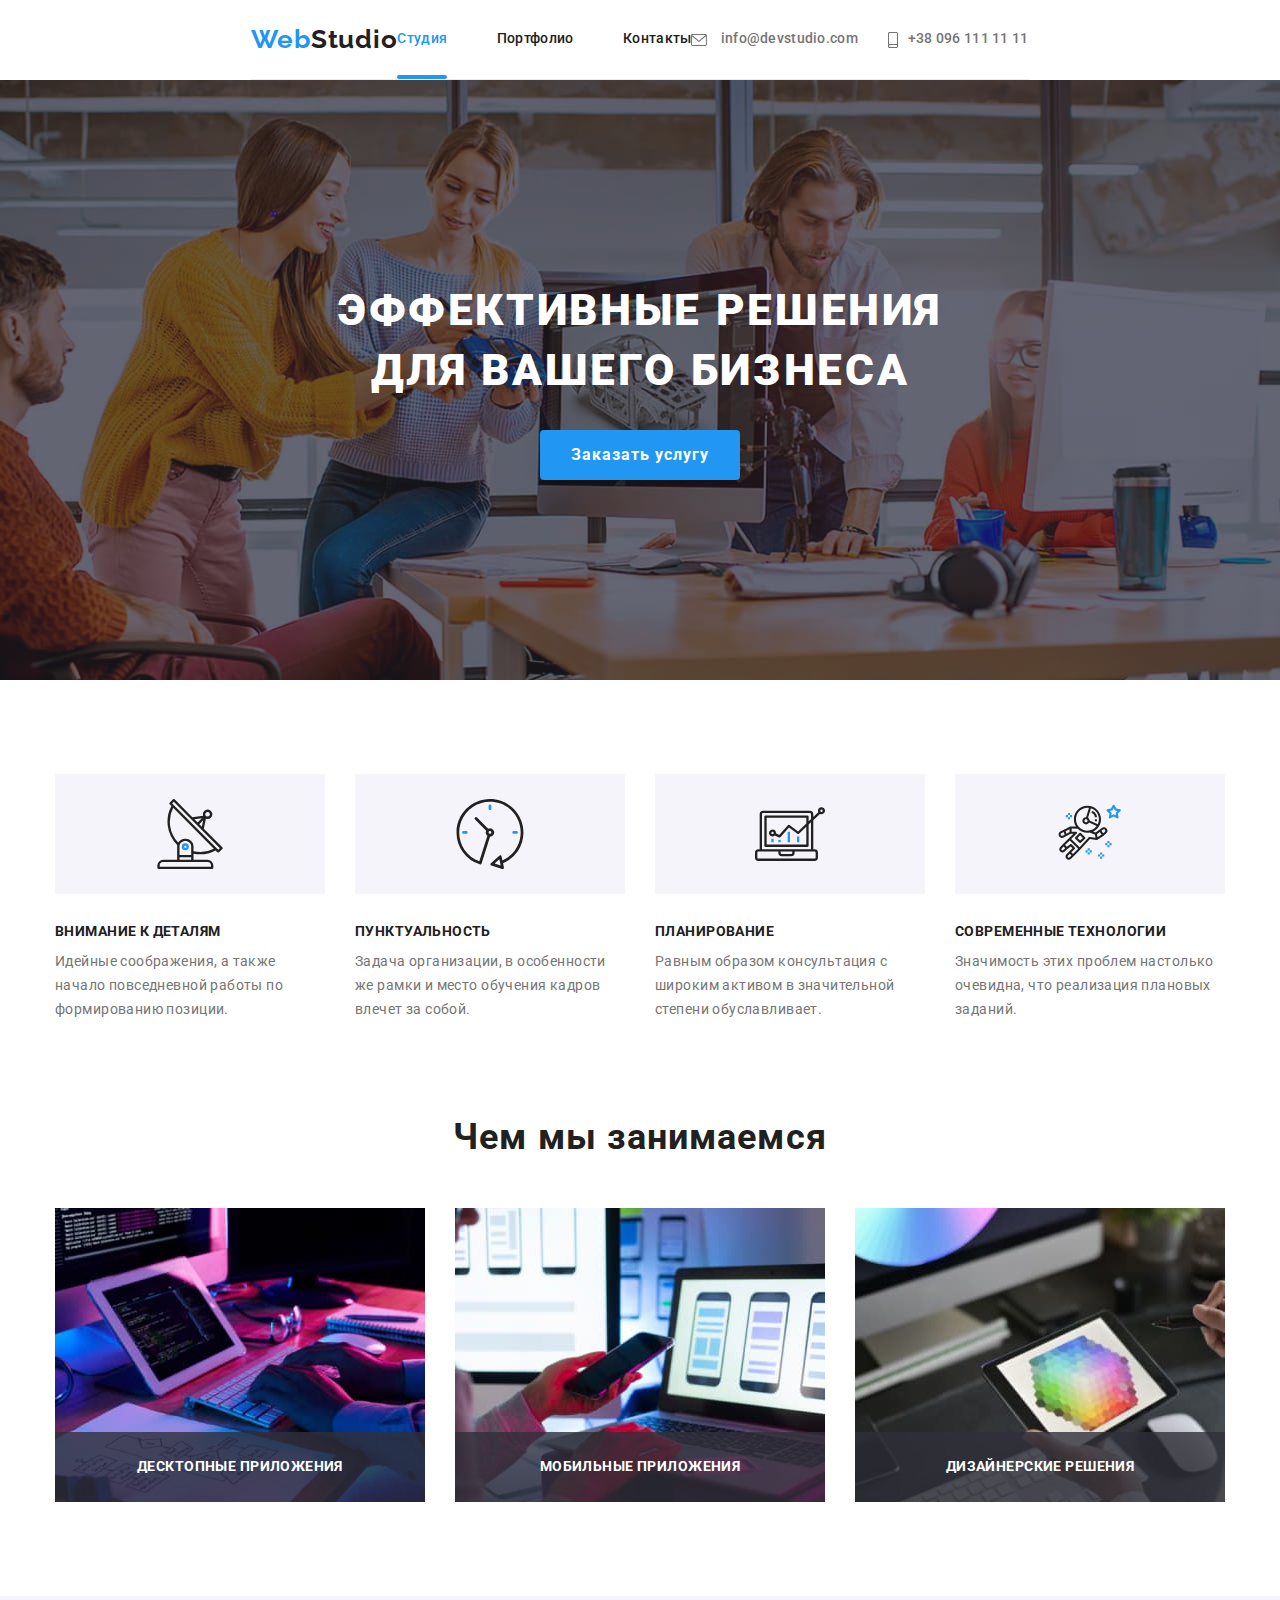
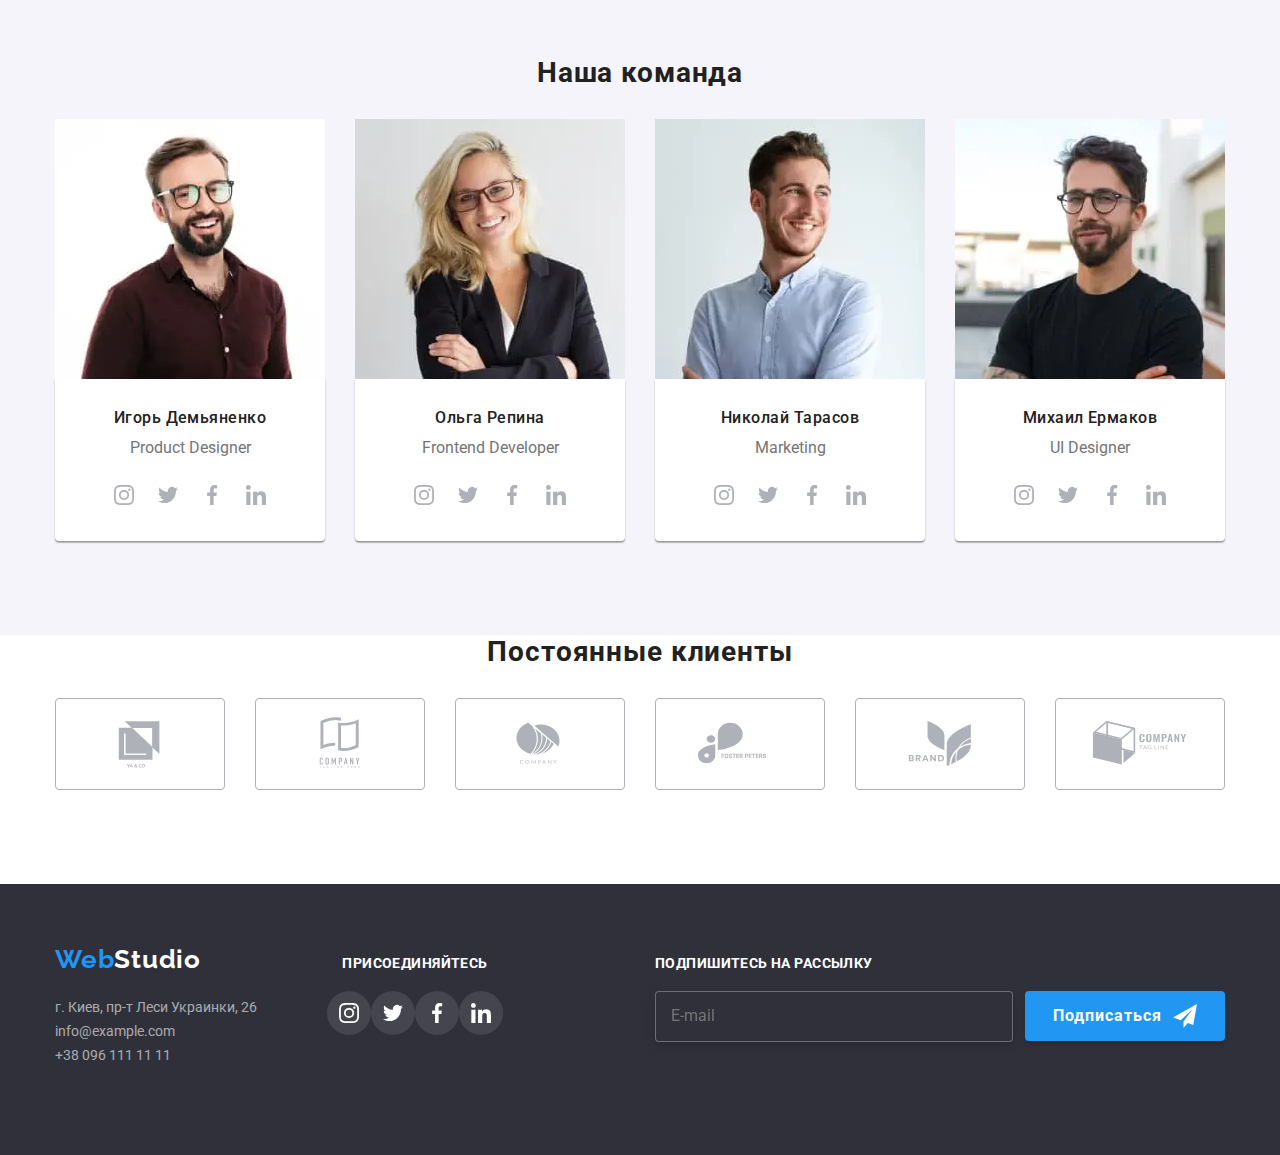
==== index.html @ b73ec2ac "99.9" ====
<!DOCTYPE html>
<html lang = "en">
    <head>
        <meta charset="UTF-8">
        <!-- <link rel="stylesheet" href="./css/reset.css"> -->
        
        <meta name="viewport" content="width=device-width" initial-scale="1.0">
        
        
        <link rel="stylesheet" href="https://cdn.jsdelivr.net/npm/modern-normalize@1.1.0/modern-normalize.min.css">
        <link rel="stylesheet" href="./css/main.min.css">
        <!-- <link rel="stylesheet" href="./css/styles.css"> -->


        <link rel="preconnect" href="https://fonts.googleapis.com">
        <link rel="preconnect" href="https://fonts.gstatic.com" crossorigin>
        <link href="https://fonts.googleapis.com/css2?family=Raleway:wght@700&family=Roboto:wght@400;500;700;900&display=swap"
            rel="stylesheet">

        <title>home-work-8</title>
    </head>
    <body>
        
        <header class="container"> 
            <div class=" header__box">
                <div class="logo logo__main">
                    <a href="#" class="logo__web">Web<span 
                        class="logo__web logo__studio">Studio</span> 
                    </a>
                </div>
                <nav class="navigation__main">
                    <ul class="navigation">
                        <li class="navigation__list">
                                <a class="navigation__link navigation__list_current" href="./index.html">Студия</a>
                        </li>
                        <li class="navigation__list">
                            <a class="navigation__link" href="./portfolio.html">Портфолио</a>
                        </li>
                        <li class="navigation__list">
                            <a class="navigation__link" href="">Кoнтакты</a>
                        </li>
                    </ul>
                </nav>

                <!--menu-icon-mobile -->
                <button class="mobile-menu-btn" type="button" data-menu-open>
                    <svg class="mobile-menu-btn__icon" width="40" height="40">
                        <use href="./images/sprite.svg#burger-icon"></use>
                    </svg>
                </button>
                
                    <!-- mail       is-open-->

                <div class="header-contacts">
                    <a class="email" href="mailto:info@devstudio.com">
                        <svg class="envelope">
                            <use href="./images/sprite.svg#envelope"></use>
                        </svg>
                        info@devstudio.com</a>
                    
                    <!-- phone number-->
                    
                    <a class="tel" href="tel:+380961111111">
                        <svg class="smartphone">
                            <use href="./images/sprite.svg#smartphone"></use>
                        </svg>+38 096 111 11 11
                    </a>
                </div>

            </div>

            <div class="mobile-menu " data-menu>
                <div class="container mobile-menu__container">
                    <button type="button" class="mobile-menu__close-btn" data-menu-close>
                        <svg class="mobile-menu__close-icon" width="40" height="40">
                            <use href="./images/sprite.svg#close"></use>
                        </svg>
                    </button>
                   
                    <nav class="mobile-menu__nav-main">
                        <ul class="mobile-menu__nav">
                            <li class="mobile-menu__nav-title">
                                <a class="mobile-menu__nav-list mobile-menu__nav-list-current" href="./index.html" data-menu-close>Студия</a>
                            </li>
                            <li class="mobile-menu__nav-title">
                                <a href="./portfolio.html" class="mobile-menu__nav-list">Портфолио</a>
                            </li>
                            <li class="mobile-menu__nav-title">
                                <a class="mobile-menu__nav-list">Контакты</a>
                            </li>
                        </ul>
                    </nav>
                        
                    <div class="mobile-menu__phone-mail">
                        <a class="mobile-menu__phone" href="tel:+380961111111">
                            +38 096 111 11 11</a>
                    
                        <a class="mobile-menu__email" href="mailto:info@devstudio.com">
                            info@devstudio.com</a>
                    </div>
                    
                    <ul class="mobile-menu__social-networks">
                        <li class="mobile-menu__social-network">
                            <a href="" class="mobile-menu__network">Instagram</a> </li>
                        <li class="mobile-menu__social-network">
                            <a href="" class="mobile-menu__network">Twitter</a></li>
                        <li class="mobile-menu__social-network">
                            <a href="" class="mobile-menu__network">Facebook</a> </li>
                        <li class="mobile-menu__social-network">
                            <a href="" class="mobile-menu__network">LinkedIn</a> </li>
                    </ul>
                    
                </div>
                
            </div>
        </header>
     
        <main>
             <!-- container  -->
            <section class="with-img">
                <div class="hero">
                    <h1 class="hero__title">Эффективные решения <br> для вашего бизнеса</h1>
                    <button data-modal-open class="button" type="button" >Заказать услугу</button>
                </div>
            </section>

            <section class="destination ">
                <ul class="container destination__item " >
                    <li class="destination__box icon-antenna">
                        <div class="destination__befor">
                            <svg class="destination__img">
                                <use href="./images/sprite.svg#antenna"></use>
                            </svg>
                        </div>
                        <h3 class="destination__title-item" >Внимание к деталям</h3>
                        <p class="destination__link">
                            Идейные соображения, а также  
                            начало повседневной работы по  
                            формированию позиции.
                        </p>
                    </li>
                    <li class="destination__box icon-clock">
                        <div class="destination__befor">
                            <svg class="destination__img">
                                <use href="./images/sprite.svg#clock"  class="destination__url"></use>
                            </svg>
                        </div>
                        <h3 class="destination__title-item">Пунктуальность</h3>
                        <p class="destination__link">
                            Задача организации, в особенности 
                            же рамки и место обучения кадров 
                            влечет за собой.
                        </p>
                    </li>
                    <li class="destination__box icon-diagram">
                        <div class="destination__befor">
                            <svg class="destination__img">
                                <use href="./images/sprite.svg#diagram" class="destination__icon"></use>
                            </svg>
                        </div>
                        <h3 class="destination__title-item">Планирование</h3>
                        <p class="destination__link">
                            Равным образом консультация с 
                            широким активом в значительной 
                            степени обуславливает.
                        </p>
                    </li>
                    <li class="destination__box icon-astronaut">
                        <div class="destination__befor">
                            <svg class="destination__img">
                                <use href="./images/sprite.svg#astronaut"></use>
                            </svg>
                        </div>
                        <h3 class="destination__title-item">Современные технологии</h3>
                        <p class="destination__link">
                            Значимость этих проблем настолько 
                            очевидна, что реализация плановых 
                            заданий.
                        </p>
                    </li>
                </ul>
            </section>
                    <!--  -->
            <section  class="business">
                <div class="container ">
                    <h2 class="section-title">Чем мы занимаемся</h2>
                    <ul class="business__photo-item">
                        <li class="business__photo-img">
                            
                                <img 
                                    srcset="./images/desktop/business/1img-370@2x.jpg 2x"
                                    src="./images/desktop/business/1img-370.jpg" 
                                    alt="фото">
                            
                            <div class="business__title">
                                <p class="business__info">Десктопные приложения</p>
                            </div>
                        </li>
                        <li class="business__photo-img">
                            <img 
                                srcset="./images/desktop/business/2img-370@2x.jpg 2x" 
                                src="./images/desktop/business/2img-370.jpg" 
                                alt="фото">
                            <div class="business__title">
                                <p class="business__info">Мобильные приложения</p>
                            </div>
                        </li>
                        <li class="business__photo-img">
                            <img  
                                srcset="./images/desktop/business/3img-370@2x.jpg 2x"
                                src="./images/desktop/business/3img-370.jpg" 
                                alt="фото" alt="фото" >
                            <div class="business__title">
                                <p class="business__info">Дизайнерские решения</p>
                            </div>
                        </li>
                    </ul>
                </div>
            </section>

            <section class="team">
                <div class="container" >
                    <h2 class="team__title">Наша команда</h2>
                        <ul class="team__list-cards">
                            <li class="team__own-data">
                                <picture class="container ">
                                    <source 
                                        srcset="./images/desktop/team/igor-270/igor-270.webp 1x,
                                                ./images/desktop/team/igor-270/igor-270@2x.webp 2x"
                                        media="(min-width: 1200px)"
                                        type="image/webp">

                                    <source 
                                        srcset="./images/desktop/team/igor-270/igor-270.jpg 1x,
                                                ./images/desktop/team/igor-270/igor-270@2x.jpg 2x" 
                                        media="(min-width: 1200px)">
                                    
                                    <source
                                        srcset="./images/tablet/team/igor-354/igor-354.webp 1x,
                                                ./images/tablet/team/igor-354/igor-354@2x.webp 2x"
                                        media="(min-width: 767px)"
                                        type="image/webp">

                                    <source 
                                        srcset="./images/tablet/team/igor-354/igor-354.jpg 1x,
                                                ./images/tablet/team/igor-354/igor-354@2x.jpg 2x"
                                        media="(min-width: 767px)">

                                    <source 
                                        srcset="./images/mobile/team/igor-450/igor-450.webp 1x, 
                                                ./images/mobile/team/igor-450/igor-450@2x.webp 2x"
                                        media="(max-width: 767px)"
                                        type="image/webp" />

                                    <source 
                                        srcset="./images/mobile/team/igor-450/igor-450.jpg 1x, 
                                                ./images/mobile/team/igor-450/igor-450@2x.jpg 2x"
                                        media="(max-width: 767px)" />
                                    

                                    <img src="./images/mobile/team/igor-450/igor-450.jpg"
                                        class="team__photo" alt="фото">

                                </picture>
                                <div class=" team__name-job">
                                    <h3 class="team__name" >Игорь Демьяненко</h3>
                                    <p class="job-name">Product Designer</p> 
                                    <ul class="team__icons">
                                        <li class="team__icon-list">

                                            <a href="#" alt="social network" class="team__a-icons">
                                                <svg class="team__list">
                                                    <use href="./images/sprite.svg#instagram" class="team-icon">
                                                    </use>
                                                </svg>
                                            </a>
                                            
                                        </li>
                                        <li class="team__icon-list">
                                            <a href="#" alt="social network" class="team__a-icons">
                                                <svg class="team__list">
                                                    <use href="./images/sprite.svg#twitter" class="team-icon">
                                                    </use>
                                                </svg>
                                            </a>
                                        </li>
                                        <li class="team__icon-list">
                                            <a href="#" alt="social network" class="team__a-icons">
                                                <svg class="team__list">
                                                    <use href="./images/sprite.svg#facebook" class="team-icon">
                                                    </use>
                                                </svg>
                                            </a>
                                        </li>
                                        <li class="team__icon-list">
                                            <a href="#" alt="social network" class="team__a-icons">
                                                <svg class="team__list">
                                                    <use href="./images/sprite.svg#linkedin" class="team-icon">
                                                    </use>
                                                </svg>
                                            </a>
                                        </li>
                                    </ul>
                                </div>
                            </li>
                            <li class="team__own-data">
                                <picture>
                                    <source srcset="./images/desktop/team/olga-270/olga-270.webp 1x,
                                                    ./images/desktop/team/olga-270/olga-270@2x.webp 2x"
                                        media="(min-width: 1200px)" type="image/webp">
                                
                                    <source srcset="./images/desktop/team/olga-270/olga-270.jpg 1x,
                                                    ./images/desktop/team/olga-270/olga-270@2x.jpg 2x"
                                        media="(min-width: 1200px)">
                                
                                    <source srcset="./images/tablet/team/olga-354/olga-354.webp 1x,
                                                    ./images/tablet/team/olga-354/olga-354@2x.webp 2x"
                                        media="(min-width: 767px)" type="image/webp">
                                
                                    <source srcset="./images/tablet/team/olga-354/olga-354.jpg 1x,
                                                    ./images/tablet/team/olga-354/olga-354@2x.jpg 2x"
                                        media="(min-width: 767px)">
                                
                                    <source srcset="./images/mobile/team/olga-450/olga-450.webp 1x, 
                                                    ./images/mobile/team/olga-450/olga-450@2x.webp 2x"
                                        media="(max-width: 767px)" type="image/webp" />
                                
                                    <source srcset="./images/mobile/team/olga-450/olga-450.jpg 1x, 
                                                    ./images/mobile/team/olga-450/olga-450@2x.jpg 2x"
                                        media="(max-width: 767px)" />
                                
                                
                                    <img src="./images/mobile/team/olga-450/olga-450.jpg" class="team__photo" alt="фото">
                                
                                </picture>
                                <div class="team__name-job">
                                    <h3 class="team__name">Ольга Репина</h3>
                                    <p class="job-name">Frontend Developer</p>
                                    <ul class="team__icons">
                                        <li class="team__icon-list">
                                            <a href="#" alt="social network" class="team__a-icons">
                                                <svg class="team__list">
                                                    <use href="./images/sprite.svg#instagram" class="team-icon">
                                                    </use>
                                                </svg>
                                            </a>
                                        </li>
                                        <li class="team__icon-list">
                                            <a href="#" alt="social network" class="team__a-icons">
                                                <svg class="team__list">
                                                    <use href="./images/sprite.svg#twitter" class="team-icon">
                                                    </use>
                                                </svg>
                                            </a>
                                        </li>
                                        <li class="team__icon-list">
                                            <a href="#" alt="social network" class="team__a-icons">
                                                <svg class="team__list">
                                                    <use href="./images/sprite.svg#facebook" class="team-icon">
                                                    </use>
                                                </svg>
                                            </a>
                                        </li>
                                        <li class="team__icon-list">
                                            <a href="#" alt="social network" class="team__a-icons">
                                                <svg class="team__list">
                                                    <use href="./images/sprite.svg#linkedin" class="team-icon">
                                                    </use>
                                                </svg>
                                            </a>
                                        </li>
                                    </ul>
                                </div>
                            </li>
                            <li class="team__own-data">
                                <picture>
                                    <source srcset="./images/desktop/team/nikolay-270/nikolay-270.webp 1x,
                                                                                ./images/desktop/team/nikolay-270/nikolay-270@2x.webp 2x"
                                        media="(min-width: 1200px)" type="image/webp">
                                
                                    <source srcset="./images/desktop/team/nikolay-270/nikolay-270.jpg 1x,
                                            ./images/desktop/team/nikolay-270/nikolay-270@2x.jpg 2x"
                                        media="(min-width: 1200px)">
                                
                                    <source srcset="./images/tablet/team/nikolay-354/nikolay-354.webp 1x,
                                            ./images/tablet/team/nikolay-354/nikolay-354@2x.webp 2x"
                                        media="(min-width: 767px)" type="image/webp">
                                
                                    <source srcset="./images/tablet/team/nikolay-354/nikolay-354.jpg 1x,
                                            ./images/tablet/team/nikolay-354/nikolay-354@2x.jpg 2x"
                                        media="(min-width: 767px)">
                                
                                    <source srcset="./images/mobile/team/nikolay-450/nikolay-450.webp 1x, 
                                            ./images/mobile/team/nikolay-450/nikolay-450@2x.webp 2x"
                                        media="(max-width: 767px)" type="image/webp" />
                                
                                    <source srcset="./images/mobile/team/nikolay-450/nikolay-450.jpg 1x, 
                                            ./images/mobile/team/nikolay-450/nikolay-450@2x.jpg 2x"
                                        media="(max-width: 767px)" />
                                
                                
                                    <img src="./images/mobile/team/nikolay-450/nikolay-450.jpg" class="team__photo" alt="фото">
                                
                                </picture>

                                <div class="team__name-job">
                                    <h3 class="team__name">Николай Тарасов</h3>
                                    <p class="job-name">Marketing</p>
                                    <ul class="team__icons">
                                        <li class="team__icon-list">
                                            <a href="#" alt="social network" class="team__a-icons">
                                                <svg class="team__list">
                                                    <use href="./images/sprite.svg#instagram" class="team-icon">
                                                    </use>
                                                </svg>
                                            </a>
                                        </li>
                                        <li class="team__icon-list">
                                            <a href="#" alt="social network" class="team__a-icons">
                                                <svg class="team__list">
                                                    <use href="./images/sprite.svg#twitter" class="team-icon">
                                                    </use>
                                                </svg>
                                            </a>
                                        </li>
                                        <li class="team__icon-list">
                                            <a href="#" alt="social network" class="team__a-icons">
                                                <svg class="team__list">
                                                    <use href="./images/sprite.svg#facebook" class="team-icon">
                                                    </use>
                                                </svg>
                                            </a>
                                        </li>
                                        <li class="team__icon-list">
                                            <a href="#" alt="social network" class="team__a-icons">
                                                <svg class="team__list">
                                                    <use href="./images/sprite.svg#linkedin" class="team-icon">
                                                    </use>
                                                </svg>
                                            </a>
                                        </li>
                                    </ul>
                                </div>
                            </li>
                            <li class="team__own-data">
                                <picture>
                                    <source srcset="./images/desktop/team/mykhail-270/mykhail-270.webp 1x,
                                            ./images/desktop/team/mykhail-270/mykhail-270@2x.webp 2x"
                                        media="(min-width: 1200px)" type="image/webp">
                                
                                    <source srcset="./images/desktop/team/mykhail-270/mykhail-270.jpg 1x,
                                            ./images/desktop/team/mykhail-270/mykhail-270@2x.jpg 2x"
                                        media="(min-width: 1200px)">
                                
                                    <source srcset="./images/tablet/team/mykhail-354/mykhail-354.webp 1x,
                                            ./images/tablet/team/mykhail-354/mykhail-354@2x.webp 2x"
                                        media="(min-width: 767px)" type="image/webp">
                                
                                    <source srcset="./images/tablet/team/mykhail-354/mykhail-354.jpg 1x,
                                            ./images/tablet/team/mykhail-354/mykhail-354@2x.jpg 2x"
                                        media="(min-width: 767px)">
                                
                                    <source srcset="./images/mobile/team/mykhail-450/mykhail-450.webp 1x, 
                                            ./images/mobile/team/mykhail-450/mykhail-450@2x.webp 2x"
                                        media="(max-width: 767px)" type="image/webp" />
                                
                                    <source srcset="./images/mobile/team/mykhail-450/mykhail-450.jpg 1x, 
                                            ./images/mobile/team/mykhail-450/mykhail-450@2x.jpg 2x"
                                        media="(max-width: 767px)" />
                                
                                
                                    <img src="./images/mobile/team/mykhail-450/mykhail-450.jpg" class="team__photo" alt="фото">
                                
                                </picture>
                                <div class="team__name-job">
                                    <h3 class="team__name">Михаил Ермаков</h3>
                                    <p class="job-name">UI Designer</p>
                                    <ul class="team__icons">
                                        <li class="team__icon-list">
                                            <a href="#" alt="social network" class="team__a-icons">
                                                <svg class="team__list">
                                                    <use href="./images/sprite.svg#instagram" class="team-icon">
                                                    </use>
                                                </svg>
                                            </a>
                                        </li>
                                        <li class="team__icon-list">
                                            <a href="#" alt="social network" class="team__a-icons">
                                                <svg class="team__list">
                                                    <use href="./images/sprite.svg#twitter" class="team-icon">
                                                    </use>
                                                </svg>
                                            </a>
                                        </li>
                                        <li class="team__icon-list">
                                            <a href="#" alt="social network" class="team__a-icons">
                                                <svg class="team__list">
                                                    <use href="./images/sprite.svg#facebook" class="team-icon">
                                                    </use>
                                                </svg>
                                            </a>
                                        </li>
                                        <li class="team__icon-list">
                                            <a href="#" alt="social network" class="team__a-icons">
                                                <svg class="team__list">
                                                    <use href="./images/sprite.svg#linkedin" class="team-icon">
                                                    </use>
                                                </svg>
                                            </a>
                                        </li>
                                    </ul>
                                </div>
                            </li>
                        </ul>
                </div>
            </section>

            <section class="clients">
                <div class="container">
                    <h2 class="clients__title">Постоянные клиенты</h2>
                    <ul class="clients__icons">
                        <li class="clients__icon-list ">
                                <a href="#" alt="link" class="clients__link">
                                    <svg  class="clients__list">
                                        <use href="./images/sprite.svg#client-1" class="clients__icon">
                                        </use>
                                    </svg>
                                </a>
                        </li>
                        <li class="clients__icon-list">
                            <a href="#" alt="link" class="clients__link">
                                <svg class="clients__list">
                                    <use href="./images/sprite.svg#client-2" class="clients__icon">
                                    </use>
                                </svg>
                            </a>
                        </li>
                        <li class="clients__icon-list">
                            <a href="#" alt="link" class="clients__link">
                                <svg class="clients__list">
                                    <use href="./images/sprite.svg#client-3" class="clients__icon">
                                    </use>
                                </svg>
                            </a>
                        </li>
                        <li class="clients__icon-list">
                            <a href="#" alt="link" class="clients__link">
                                <svg class="clients__list">
                                    <use href="./images/sprite.svg#client-4" class="clients__icon">
                                    </use>
                                </svg>
                            </a>
                        </li>
                        <li class="clients__icon-list">
                            <a href="#" alt="link" class="clients__link">
                                <svg class="clients__list">
                                    <use href="./images/sprite.svg#client-5" class="clients__icon">
                                    </use>
                                </svg>
                            </a>
                        </li>
                        <li class="clients__icon-list">
                            <a href="#" alt="link" class="clients__link">
                                <svg class="clients__list">
                                    <use href="./images/sprite.svg#client-6" class="clients__icon">
                                    </use>
                                </svg>
                            </a>
                        </li>
                    </ul>
                </div>

            </section>

       
        </main>
       
        <footer class="footer">
            <div class="container footer__blocks" >
                <div class="footer__logo-social">
                    <div class="footer__logo-adress">
                        <div class="logo footer__logo">
                            <a href="" class="logo__web">Web<span class="logo__web footer__logo-studio">Studio</span>
                            </a>
                        </div>
                        <address class="footer__address">
                            <p class="address-link footer__address-city">г. Киев, пр-т Леси Украинки, 26</p>
                    
                            <a href="mailto:info@example.com" class="address-link email-footer">info@example.com</a>
                    
                            <a href="tel:+380961111111" class="address-link footer__tel">+38 096 111 11 11</a>
                        </address>
                    </div>
                    <div class="footer__social">
                        <p class="footer__title">Присоединяйтесь</p>
                        <ul class="footer-icons">
                            <li class="team__icon-list">
                                <a href="https://www.instagram.com" alt="instagram" class="team__a-icons  footer-a-icons">
                                    <svg class="team__list">
                                        <use href="./images/sprite.svg#instagram" class="footer-icon">
                                        </use>
                                    </svg>
                                </a>
                            </li>
                            <li class="team__icon-list">
                                <a href="#" alt="social network" class="team__a-icons  footer-a-icons">
                                    <svg class="team__list">
                                        <use href="./images/sprite.svg#twitter" class="footer-icon">
                                        </use>
                                    </svg>
                                </a>
                            </li>
                            <li class="team__icon-list">
                                <a href="#" alt="social network" class="team__a-icons  footer-a-icons">
                                    <svg class="team__list">
                                        <use href="./images/sprite.svg#facebook" class="footer-icon">
                                        </use>
                                    </svg>
                                </a>
                            </li>
                            <li class="team__icon-list">
                                <a href="#" alt="social network" class="team__a-icons  footer-a-icons">
                                    <svg class="team__list">
                                        <use href="./images/sprite.svg#linkedin" class="footer-icon">
                                        </use>
                                    </svg>
                                </a>
                            </li>
                        </ul>
                    </div>
                </div>
                <form class="footer__form">
                    <h3 class="footer__form-title">Подпишитесь на рассылку</h3>
                    <div class="footer__form-mail-btn">
                        <input type="email" placeholder="E-mail" class="footer__input">
                        <button type="submit" class="button footer__form-btn">Подписаться
                            <svg class="footer-send-svg">
                                <use href="./images/sprite.svg#send" class="f-s"></use>
                            </svg>
                        </button>
                    </div>
                </form>
            </div>
       </footer>

        <div data-modal class=" backdrop is-hidden">
            <div class="container modal">
                <form class="modal__form">
                    <h3 class="modal__form-title">
                        Оставьте свои данные, мы вам перезвоним
                    </h3>
                    <div class="modal__form-input">

                        <label class="modal__form-list-name">Имя
                            <div class="modal__f-svg">
                                <input type="text" 
                                    name="user-name" 
                                    autofocus  
                                    class="modal__form-input-field" 
                                    placeholder="Микола Франкиш"/>
                                <svg class="modal__form-svg">
                                    <use href="./images/sprite.svg#person" ></use>
                                </svg>
                            </div>
                        </label>
                        <label class="modal__form-list-name">Телефон
                            <div class="modal__f-svg">
                                <input type="tel" 
                                    name="user-tel" 
                                    class="modal__form-input-field" 
                                    placeholder="+380 96-111-1111"/>
                                <svg class="modal__form-svg">
                                    <use href="./images/sprite.svg#phone" ></use>
                                </svg>
                            </div>
                        </label>    
                        <label class="modal__form-list-name">Почта
                            <div class="modal__f-svg">
                                <input type="email" 
                                name="user-email" 
                                class="modal__form-input-field form-input-field-mail"/>
                                <svg class="modal__form-svg">
                                    <use href="./images/sprite.svg#email" ></use>
                                </svg>
                                
                            </div>
                        </label>

                        <label class="modal__form-list-name">Комментарий
                            <div class="modal__f-svg">
                                <textarea name="user-comment" 
                                        rows="6" 
                                        class="modal__form-comment modal__form-input-field" 
                                        placeholder="Введите текст"></textarea>
                                </textarea>                                
                            </div>
                        </label>
                    </div>

                    <label class="modal__label-checkbox">                            
                        <input type="checkbox" 
                            name="modal__form-checkbox"
                            class="modal__form-checkbox visuality-hidden">

                        <svg class="checkbox-check">
                            <use href="./images/sprite.svg#not-check"></use>
                        </svg>
                        <svg class="checkbox-check checkbox-not-check">
                            <use href="./images/sprite.svg#check"></use>
                        </svg>

                        Соглашаюсь с рассылкой и принимаю 
                        <a href="#" class="contract">Условия договора
                        </a> 
                    </label>

                    <button type="submit" class="button form-button">Отправить
                    </button>
                    
                </form>
                <button class="mdl-button" type="button" data-modal-close>
                    <a href="./index.html" class="cls-btn">
                        <svg class="cls-mdl-button-svg">
                            <use  href="./images/sprite.svg#close"></use>
                        </svg>
                    </a>
                </button>
            </div>
        </div>

    <script src="./js/modal.js"> </script> 
    <script src="./js/modal-menu.js"> </script>
    </body>
</html>
---- css/main.min.css ----
:root{--accent-color: #2196F3;--main-color-light-theme: #212121;--second-color-light-theme: #757575;--main-color-dark-theme: #FFFFFF;--form-btn-color: #188CE8;--color-light-theme: #FFFFFF;--header-border-bttm: #ECECEC;--svg-fill-main-color: #757575;--placeholder-color: #757575;--linear-gradient-color-from: rgba(47, 48, 58, 0.4);--linear-gradient-color-to: rgba(47, 48, 58, 0.4);--hero-btn-hover-color: #2196F3;--dest-background-color: #F5F4FA;--dest-hover-border-color: #000000;--busness-background-color: rgba(47, 48, 58, 0.8);--personal-background-color: #F5F4FA;--button-box-shadow: 0px 4px 4px rgba(0, 0, 0, 0.15);--team-shadow-card: 0px 1px 3px rgba(0, 0, 0, 0.12), 0px 1px 1px rgba(0, 0, 0, 0.14), 0px 2px 1px rgba(0, 0, 0, 0.2);--clients-card-main-color: #AFB1B8;--modal-background-color-backdrop: rgba(0, 0, 0, 0.1);--modal-background-color: #FFFFFF;--footer-background-color: #2F303A;--footer-address-color: rgba(255, 255, 255, 0.6);--footer-icons-background-color: rgba(255, 255, 255, 0.1);--footer-send-icon: #FFFFFF;--transition-dur-fun: 250ms cubic-bezier(0.4, 0, 0.2, 1);--portfolio-button-background-color: #F5F4FA;--portfolio-project-background: #FFFFFF;--portfolio-drop-shadow: drop-shadow(0px 4px 4px rgba(0, 0, 0, 0.25));--portfolio-link-color: #757575;--portfolio-title-link: #EEEEEE}.visuality-hidden{position:absolute;width:1px;height:1px;padding:0;margin:-1px;border:0;clip:rect(0 0 0 0);overflow:hidden}h1,h2,h3,h4,p{margin:0;padding:0}img{display:block;padding-left:0}body{margin-left:auto;margin-right:auto}html,body,header,footer,.port-main{font-family:"Roboto";font-style:normal;box-sizing:border-box;text-decoration:none}link,a{text-decoration:none}button{cursor:pointer;padding:0}ul,nl{list-style-type:none;font-size:0;padding:0}@media screen{section{padding-bottom:60px}}@media(min-width: 1200px){section{padding-bottom:94px}}.container{width:100%;padding-left:15px;padding-right:15px}@media screen and (min-width: 480px){.container{width:480px;margin-left:auto;margin-right:auto}}@media screen and (min-width: 768px){.container{width:768px}}@media screen and (min-width: 1200px){.container{width:1200px}}.mobile-menu{position:fixed;top:0;left:0;width:100%;height:100%;background-color:#fff;z-index:100;opacity:0;visibility:hidden;pointer-events:none}.mobile-menu.is-open{opacity:1;visibility:visible;pointer-events:auto;cursor:pointer}.mobile-menu__container{position:relative;padding-left:40px;display:flex;flex-direction:column}.mobile-menu__close-btn{position:absolute;top:10px;right:15px;background-color:rgba(0,0,0,0);border:none;padding:0;line-height:0}.mobile-menu__close-btn:focus{fill:var(--accent-color)}.mobile-menu__nav{margin-top:48px;margin-bottom:calc(100vmax - 205px - 234px - 48px)}.mobile-menu__nav-title:not(:last-child){margin-bottom:32px}.mobile-menu__nav-list{font-weight:500;font-size:40px;line-height:1.175;letter-spacing:.02em;text-decoration:none;color:var(--main-color-light-theme)}.mobile-menu__nav-list-current{color:var(--accent-color);text-decoration:none}.mobile-menu__phone-mail{display:flex;flex-direction:column}.mobile-menu__phone{font-weight:500;font-size:34px;line-height:1.18;letter-spacing:.02em;margin-bottom:32px;color:var(--accent-color)}.mobile-menu__email{font-weight:500;font-size:24px;line-height:28px;letter-spacing:.02em;margin-bottom:64px;color:#757575}.mobile-menu__social-networks{display:flex;justify-content:space-between}.mobile-menu__social-network{position:relative;font-weight:500;font-size:18px;line-height:1.222;letter-spacing:.02em;color:var(--accent-color)}.mobile-menu__social-network:not(:last-child){margin-right:20px}.mobile-menu__social-network:not(:last-child)::after{position:absolute;content:"";top:0;right:0px;width:1px;height:22px;background-color:#212121}.mobile-menu__social-network .mobile-menu__network{color:var(--accent-color);margin-right:20px}.button{display:block;width:200px;height:50px;margin-right:auto;margin-left:auto;align-items:center;text-align:center;background:var(--accent-color);border:0px;box-shadow:var(--button-box-shadow);border-radius:4px;font-weight:700;font-size:16px;line-height:1.75;letter-spacing:.06em;color:var(--main-color-dark-theme);transition:var(--transition-dur-fun)}.button:hover,.button:focus{background-color:var(--hero-btn-hover-color);border-color:var(--main-color-dark-theme)}.section-title{text-align:center;font-style:normal;font-weight:700;font-size:36px;line-height:1.17;letter-spacing:.03em;margin-bottom:50px;color:var(--main-color-light-theme)}.backdrop{position:fixed;top:0;left:0;width:100%;height:100%;background-color:var(--modal-background-color-backdrop);opacity:1;transition:opacity}.backdrop.is-hidden{opacity:0;pointer-events:none;transform:translate(-50%, -50%) scale(1.1)}@media screen{.modal{position:absolute;top:50%;left:50%;max-width:450px;min-height:581px;padding:40px;transform:translate(-50%, -50%) scale(1);opacity:1;background:var(--modal-background-color);box-shadow:0px 1px 3px rgba(0,0,0,.12),0px 1px 1px rgba(0,0,0,.14),0px 2px 1px rgba(0,0,0,.2);border-radius:4px;transition:transform var(--transition-dur-fun),opacity var(--transition-dur-fun)}.backdrop.is-hidden .modal{opacity:0}.mdl-button{position:absolute;top:8px;right:8px;width:30px;height:30px;border:0;margin:0;background-color:var(--main-color-dark-theme)}.cls-mdl-button-svg{height:30px;width:30px;fill:var(--dest-hover-border-color);border-radius:50%;border:1px solid rgba(0,0,0,.1);transition:fill var(--transition-dur-fun)}.cls-mdl-button-svg:hover,.cls-mdl-button-svg:focus{fill:var(--accent-color)}}@media(min-width: 1200px){.modal{max-width:528px;width:528px}}@media screen{.modal__form-title{font-weight:700;font-size:20px;line-height:1.15;text-align:center;letter-spacing:.03em;margin-bottom:12px;color:var(--main-color-light-theme)}.modal__form-input{display:flex;flex-direction:column;margin-bottom:10px}.modal__form-list-name{display:flex;flex-direction:column;margin-bottom:4px;font-weight:400;font-size:12px;line-height:1.12;letter-spacing:.01em;color:var(--second-color-light-theme)}.modal__f-svg{position:relative;margin-bottom:10px}.modal__form-input-field{width:100%;padding:11px 12px;padding-left:42px;border:none;border-radius:4px;font-size:14px;outline:none;cursor:pointer;border:1px solid rgba(33,33,33,.2);transition:border var(--transition-dur-fun)}.modal__form-input-field:hover,.modal__form-input-field:focus{border:1px solid var(--accent-color)}.modal__form-input-field input::placeholder{color:var(--placeholder-color)}.modal__form-svg{position:absolute;content:"";display:inline-block;top:50%;left:12px;transform:translateY(-50%);background-repeat:no-repeat;background-size:contain;width:18px;height:18px;fill:var(--main-color-light-theme);transition:fill var(--transition-dur-fun)}.modal__form-input-field:hover+.modal__form-svg,.modal__form-input-field:focus+.modal__form-svg{fill:var(--accent-color)}.modal__form-button{padding:10px 55px;background:var(--form-btn-color);border-color:var(--form-btn-color);transition:border-color var(--transition-dur-fun),box-shadow var(--transition-dur-fun)}.modal__form-button:hover,.modal__form-button:focus{box-shadow:0px 4px 4px rgba(0,0,0,.15)}.modal__form-comment{resize:none;font-weight:400;font-size:14px;line-height:1.12;letter-spacing:.01em;padding:12px 16px}.modal__label-checkbox{position:relative;display:inline-block;display:block;align-items:center;padding-left:22px;margin-bottom:30px;width:100%;font-weight:400;font-size:12px;line-height:1.1666666667;letter-spacing:.03em;color:var(--svg-fill-main-color)}.modal__label-checkbox .contract{color:var(--accent-color)}.checkbox-check{position:absolute;left:0px;top:50%;transform:translateY(-50%);width:16px;height:15px}.modal__form-checkbox:checked+.checkbox-check{visibility:hidden}.checkbox-not-check{visibility:hidden}.modal__form-checkbox:checked~.checkbox-not-check{visibility:visible}}@media(min-width: 1200px){.modal__label-checkbox{padding-left:35px;font-size:14px;line-height:1.7142857143;letter-spacing:.03em}.checkbox-check{left:12px}}@media screen{.navigation__main{display:none}.header-contacts{display:none}.header__box{padding-top:10px;padding-bottom:10px;display:flex;align-items:center;justify-content:space-between;border-bottom:1px solid var(--header-border-bttm)}.mobile-menu-btn{background-color:rgba(0,0,0,0);border:none;text-decoration:none;margin:0;line-height:0}.mobile-menu-btn:hover,.mobile-menu-btn:focus{fill:var(--accent-color)}.mobile-menu-btn__icon:hover,.mobile-menu-btn__icon:focus{fill:var(--accent-color)}.logo{font-family:"Raleway",sans-serif;font-weight:700;font-size:24px;line-height:1.08;letter-spacing:.03em;text-decoration:none}.logo__web{text-decoration:var(--color-light-theme);color:var(--accent-color);transition:text-decoration var(--transition-dur-fun)}.logo__web:hover,.logo__web:focus{text-decoration:2px solid var(--accent-color) underline}.logo__studio{color:var(--main-color-light-theme)}}@media screen and (min-width: 768px){.mobile-menu-btn{display:none}.mobile-menu{display:none}.is-close{display:none}.header__box{padding-top:21px;padding-bottom:21px;justify-self:flex-start}.logo{font-size:26px;line-height:1.19}.navigation__main{display:inline}.navigation{display:flex;width:294px;padding-right:auto;padding-left:auto;justify-content:space-between}.navigation__link{font-weight:500;font-size:14px;line-height:1.14;letter-spacing:.02em;text-decoration:none;color:var(--main-color-light-theme);transition:color var(--transition-dur-fun)}.navigation__link:hover,.navigation__link:focus{color:var(--accent-color)}.navigation__list{position:relative}.navigation__list_current{color:var(--accent-color)}.navigation__list_current::after{content:"";position:absolute;left:0;top:calc(50% + 40px - 4px);width:100%;height:4px;background-color:var(--accent-color);border-radius:2px}.header-contacts{display:flex;flex-direction:column}.email,.tel{font-weight:500;font-size:14px;line-height:1.14;letter-spacing:.02em;text-decoration:none;color:var(--second-color-light-theme);transition:color var(--transition-dur-fun)}.email{margin-bottom:10px}.email:hover,.email:focus{color:var(--accent-color)}.tel:hover,.tel:focus{color:var(--accent-color)}.envelope{width:16px;height:12px;margin-top:auto;margin-bottom:auto}.smartphone{width:10px;height:16px;margin-top:auto;margin-bottom:auto}.envelope,.smartphone{vertical-align:middle;margin-right:10px;padding:0;background-size:contain;fill:var(--svg-fill-main-color);transition:fill var(--transition-dur-fun)}.email:hover .envelope,.email:focus .envelope,.tel:hover .envelope,.tel:focus .envelope,.email:hover .smartphone,.email:focus .smartphone,.tel:hover .smartphone,.tel:focus .smartphone{fill:var(--accent-color)}}@media screen and (min-width: 1200px){.main-header{border-bottom:1px solid var(--header-border-bttm)}.header__box{padding-top:24px;padding-bottom:24px;margin-left:auto;margin-right:auto}.header-contacts{flex-direction:row;align-items:center}.email{margin-right:30px;margin-left:auto;margin-bottom:0}.email:hover,.email:focus{color:var(--accent-color)}}@media screen{.hero{margin:0 auto;padding-top:118px;padding-bottom:118px;align-items:center;max-width:480px;background-position:center;background-size:cover;background-repeat:no-repeat;background-image:linear-gradient(to top, var(--linear-gradient-color-from), var(--linear-gradient-color-to)),url(../images/mobile/hero-480/hero-480.jpg),linear-gradient(to top, var(--linear-gradient-color-from), var(--linear-gradient-color-to))}}@media screen and (min-device-pixel-ratio: 2),screen and (min-resolution: 192dpi),screen and (min-resolution: 2dppx){.hero{background-image:linear-gradient(to top, var(--linear-gradient-color-from), var(--linear-gradient-color-to)),url(../images/mobile/hero-480/hero-480@2x.jpg),linear-gradient(to top, var(--linear-gradient-color-from), var(--linear-gradient-color-to))}}@media screen{.hero__title{padding-bottom:30px;font-weight:900;font-size:26px;line-height:1.615;text-align:center;letter-spacing:.06em;text-transform:uppercase;color:#fff}}@media screen and (min-width: 768px){.hero{max-width:768px;background-image:linear-gradient(to top, var(--linear-gradient-color-from), var(--linear-gradient-color-to)),url(../images/tablet/hero-768/hero-768.jpg),linear-gradient(to top, var(--linear-gradient-color-from), var(--linear-gradient-color-to))}}@media screen and (min-width: 768px)and (min-device-pixel-ratio: 2),screen and (min-width: 768px)and (min-resolution: 192dpi),screen and (min-width: 768px)and (min-resolution: 2dppx){.hero{background-image:linear-gradient(to top, var(--linear-gradient-color-from), var(--linear-gradient-color-to)),url(../images/tablet/hero-768/hero-768@2x.jpg),linear-gradient(to top, var(--linear-gradient-color-from), var(--linear-gradient-color-to))}}@media screen and (min-width: 1200px){.hero{padding-top:200px;padding-bottom:200px;max-width:1600px;background-image:linear-gradient(to top, var(--linear-gradient-color-from), var(--linear-gradient-color-to)),url(../images/desktop/hero/hero-1600.jpg),linear-gradient(to top, var(--linear-gradient-color-from), var(--linear-gradient-color-to))}}@media screen and (min-width: 1200px)and (min-device-pixel-ratio: 2),screen and (min-width: 1200px)and (min-resolution: 192dpi),screen and (min-width: 1200px)and (min-resolution: 2dppx){.hero{background-image:linear-gradient(to top, var(--linear-gradient-color-from), var(--linear-gradient-color-to)),url(../images/desktop/hero/hero-1600@2x.jpg),linear-gradient(to top, var(--linear-gradient-color-from), var(--linear-gradient-color-to))}}@media screen and (min-width: 1200px){.hero__title{font-size:44px;line-height:1.364}}@media screen{.destination__box:not(:last-child){margin-bottom:30px}.destination__befor{padding:25px 0;display:flex;justify-content:center;align-items:center;background-color:var(--dest-background-color);border:none;transition-property:filter,border;transition:filter var(--transition-dur-fun),border var(--transition-dur-fun)}.destination__befor:hover{filter:drop-shadow(0px 4px 4px rgba(0, 0, 0, 0.25));border:1px solid var(--dest-hover-border-color)}.destination__img{width:70px;height:70px}.destination__title-item{padding-top:30px;margin-bottom:10px;font-weight:700;font-size:14px;line-height:1.14;text-align:center;letter-spacing:.03em;text-transform:uppercase;color:var(--main-color-light-theme)}.destination__link{font-weight:400;font-size:14px;line-height:1.71;letter-spacing:.03em;color:var(--second-color-light-theme)}}@media(min-width: 768px){.destination__item{display:flex;flex-wrap:wrap;gap:30px}.destination__box{width:calc((100% - 30px)/2);margin-bottom:0}.destination__title-item{text-align:left}}@media(min-width: 1200px){.destination__box{width:calc((100% - 90px)/4);font-size:1rem}.destination__box:not(:last-child){margin-bottom:0px}}@media(max-width: 1199px){.business{display:none}}@media(min-width: 1200px){.business{display:inline}.business__photo-item{display:flex;justify-content:space-between;margin-bottom:94px}.business__photo-img{position:relative;width:calc((100% - 60px)/3)}.business__title{position:absolute;bottom:0px;display:flex;justify-content:center;width:100%;height:70px;align-items:center;background-color:var(--busness-background-color)}.business__info{font-weight:700;font-size:14px;line-height:1.12;letter-spacing:.03em;text-transform:uppercase;color:var(--main-color-dark-theme)}}@media screen{.team{background-color:var(--personal-background-color);padding-top:60px}.team__title{margin-bottom:30px;font-weight:700;font-size:28px;line-height:1.179;text-align:center;letter-spacing:.03em;color:#212121}.team__own-data{background:var(--main-color-dark-theme)}.team__own-data:not(:last-child){margin-bottom:30px}.team__photo{width:calc(100vw - 30px)}.team__name-job{display:block;justify-content:center;padding:0 0 24px 0;box-shadow:var(--team-shadow-card);text-align:center;border-radius:0px 0px 4px 4px}.team__name{padding-top:30px;margin-bottom:10px;font-weight:500;font-size:16px;line-height:1.17;letter-spacing:.03em;color:var(--main-color-light-theme)}.job-name{margin-bottom:16px;font-weight:400;font-size:16px;line-height:1.19;color:var(--second-color-light-theme)}.team__icons{display:flex;justify-content:center;fill:var(--second-color-light-theme)}.team__icon-list{width:44px;height:44px}.team__a-icons{width:100%;height:44px;margin-right:10px;border-radius:50%;display:flex;justify-content:center;align-items:center;background-color:var(--main-color-dark-theme);border-color:var(--main-color-dark-theme);fill:var(--clients-card-main-color);transition-property:fill;transition:fill var(--transition-dur-fun),background-color var(--transition-dur-fun)}.team__a-icons:hover,.team__a-icons:focus{border-radius:50%;fill:var(--main-color-dark-theme);background-color:var(--accent-color);border:var(--accent-color);outline:none}.team__a-icons:not(:last-child){margin-right:10px}.team__list{content:"";width:20px;height:20px;background-size:contain;background-repeat:no-repeat}}@media(min-width: 480px){.team__photo{width:100%}}@media(min-width: 768px){.team__list-cards{display:flex;flex-wrap:wrap;gap:30px}.team__own-data{width:calc((100% - 30px)/2)}.team__own-data:not(:last-child){margin-bottom:0px}}@media(min-width: 1200px){.team__own-data{width:calc((100% - 90px)/4)}}@media screen{.clients__title{margin-bottom:30px;font-weight:700;font-size:28px;line-height:1.179;text-align:center;letter-spacing:.03em;color:#212121}.clients__icons{display:flex;flex-wrap:wrap;gap:30px}.clients__icon-list{width:calc((100% - 30px)/2);height:92px}.clients__link{width:100%;height:100%;display:flex;justify-content:center;align-items:center;background-color:var(--main-color-dark-theme);border:1px solid var(--clients-card-main-color);border-radius:4px;fill:var(--clients-card-main-color);transition-property:fill;transition:fill var(--transition-dur-fun),border var(--transition-dur-fun)}.clients__link:focus,.clients__link:hover{outline:none;border:1px solid var(--accent-color);fill:var(--accent-color)}.clients__list{width:106px;height:60px;border:none}}@media(min-width: 768px){.clients__icon-list{width:calc((100% - 60px)/3)}}@media(min-width: 1200px){.clients__icon-list{width:calc((100% - 150px)/6)}}@media screen{.port-portfolio{color:var(--accent-color)}.port-filters{padding-top:60px;margin-bottom:40px;display:flex;flex-wrap:wrap;row-gap:16px;column-gap:8px;justify-content:left}.port-filters .port-button{padding:6px 22px;background-color:var(--portfolio-button-background-color);font-weight:500;font-size:16px;line-height:1.625;letter-spacing:.03em;border-radius:4px;border:var(--portfolio-button-background-color);color:var(--main-color-light-theme);transition-property:filter;transition:filter var(--transition-dur-fun),background-color var(--transition-dur-fun),color var(--transition-dur-fun)}.port-filters .port-button:hover,.port-filters .port-button:focus{background-color:var(--accent-color);color:var(--main-color-dark-theme);filter:drop-shadow(0px 4px 4px rgba(0, 0, 0, 0.25));outline:none}.port-project{position:relative;overflow:hidden;background:#fff;transition:filter var(--transition-dur-fun)}.port-project:hover{filter:var(--portfolio-drop-shadow)}.port-project:not(:last-child){margin-bottom:30px}.port-title-link{padding:20px 24px}.port-title-link .port-title{margin-bottom:10px;font-weight:700;font-size:18px;line-height:2;letter-spacing:.06em;color:var(--main-color-light-theme)}.port-title-link .port-link{font-weight:400;font-size:16px;line-height:1.88;letter-spacing:.03em;color:var(--portfolio-link-color)}.port-overlay-overflow{display:inline-block;content:"";position:absolute;top:0;left:0;width:100%;height:294px;overflow:hidden}.port-overlay-overflow .port-overlay{display:inline-block;content:"";position:absolute;top:0;left:0;width:100%;height:100%;padding:63px 24px;padding:49px 24px;background-color:var(--accent-color);opacity:.9;outline:var(--accent-color);transform:translateY(101%);transition:transform var(--transition-dur-fun)}.port-project:hover .port-overlay-overflow .port-overlay{transform:translateY(0%)}.port-overlay-overflow .port-overlay .port-overlay-text{font-weight:400;font-size:18px;line-height:1.56;letter-spacing:.03em;color:var(--main-color-dark-theme)}}@media(min-width: 768px){.port-filters{justify-content:center}.port-projects{display:flex;flex-wrap:wrap;gap:30px}.port-project{width:calc((100% - 30px)/2);background:#fff;border:1px solid #eee}.port-overlay-overflow{height:230px}}@media(min-width: 1200px){.port-project{width:calc((100% - 60px)/3)}.port-overlay-overflow{height:240px}}@media screen{.footer{background-color:var(--footer-background-color);padding:60px 0px;text-align:center}.footer__logo{margin-bottom:20px}.footer__logo-studio{color:var(--main-color-dark-theme)}.footer__address{color:var(--footer-address-color);display:flex;flex-direction:column;font-style:normal}.address-link{font-weight:400;font-size:14px;line-height:1.74;color:var(--footer-address-color);text-decoration:none}.address-city{color:var(--main-color-dark-theme)}.footer__logo-adress{margin-bottom:60px}.footer__title{margin-bottom:20px;font-weight:700;font-size:14px;line-height:1.12;letter-spacing:.03em;text-transform:uppercase;margin-bottom:20px;color:var(--main-color-dark-theme)}.footer-icons{display:flex;justify-content:center;margin-bottom:60px}.footer-a-icons{border:0;border-radius:50%;background:var(--footer-icons-background-color);fill:var(--main-color-dark-theme);outline:none;transition-property:background-color;transition:background-color var(--transition-dur-fun)}.footer__form-title{margin-bottom:20px;font-weight:700;font-size:14px;line-height:1.12;letter-spacing:.03em;text-transform:uppercase;color:var(--main-color-dark-theme)}.footer__input{width:100%;margin-bottom:20px;padding:15px;font-size:16px;color:var(--main-color-dark-theme);background-color:var(--footer-background-color);border:1px solid rgba(255,255,255,.3);filter:drop-shadow(0px 4px 4px rgba(0, 0, 0, 0.15));border-radius:4px}.footer__form-btn{position:relative;text-align:start;padding:0 28px;border-color:var(--accent-color);outline:none;cursor:pointer}.footer-send-svg{position:absolute;top:50%;right:28px;transform:translateY(-50%);content:"";width:24px;height:24px;padding:0;background-repeat:no-repeat;background-size:contain;fill:var(--footer-send-icon)}}@media(min-width: 768px){.footer__logo-social{display:flex;padding:0}.footer__logo-adress{padding-left:76px}.footer__social{padding-top:5px;padding-right:89px;margin-left:auto}.footer__form{padding-left:166px;padding-right:152px}}@media(min-width: 1200px){.footer__logo-adress{text-align:left;padding:0;margin-right:70px;margin-bottom:0}.footer__social{padding-top:12px;padding-right:0;margin-left:0}.footer__blocks{display:flex}.footer__form{width:570px;margin-left:auto;padding:12px 0 0 0;text-align:left}.footer__form-mail-btn{display:flex;justify-content:space-between}.footer__input{width:358px;margin-right:12px}.footer-form-mail-btn{display:flex}}/*# sourceMappingURL=main.min.css.map */
---- css/styles.css ----
/* :root {
    --accent-color: #2196F3;
    --main-color-light-theme: #212121;
    --second-color-light-theme: #757575;
    --main-color-dark-theme: #FFFFFF;
    --form-btn-color: #188CE8;
    --color-light-theme: #FFFFFF;
    --header-border-bttm: #ECECEC;
    --svg-fill-main-color: #757575;
    --placeholder-color: #757575;
    --linear-gradient-color-from: rgba(47, 48, 58, 0.4);
    --linear-gradient-color-to: rgba(47, 48, 58, 0.4);
    --hero-btn-hover-color: #2196F3;
    --dest-background-color: #F5F4FA;
    --dest-hover-border-color: #000000;
    --busness-background-color: rgba(47, 48, 58, 0.8);
    --personal-background-color: #F5F4FA;
    --button-box-shadow: 0px 4px 4px rgba(0, 0, 0, 0.15);
    --team-shadow-card: 0px 1px 3px rgba(0, 0, 0, 0.12),
        0px 1px 1px rgba(0, 0, 0, 0.14),
        0px 2px 1px rgba(0, 0, 0, 0.2);
    --clients-card-main-color: #AFB1B8;

    --modal-background-color-backdrop: rgba(0, 0, 0, 0.1);
    --modal-background-color: #FFFFFF;

    --footer-background-color: #2F303A;
    --footer-address-color: rgba(255, 255, 255, 0.6);
    --footer-icons-background-color: rgba(255, 255, 255, 0.1);
    --footer-send-icon: #FFFFFF;

    --transition-dur-fun: 250ms cubic-bezier(0.4, 0, 0.2, 1);


    --portfolio-button-background-color: #F5F4FA;
    --portfolio-project-background: #FFFFFF;
    --portfolio-drop-shadow: drop-shadow(0px 4px 4px rgba(0, 0, 0, 0.25));
    --portfolio-link-color: #757575;
    --portfolio-title-link: #EEEEEE;
} */

/* h1,
h2,
h3,
h4,
p {
    margin: 0;
    padding: 0;
}

img {
    display: block;
    padding-left: 0;
}

body {
    margin-left: auto;
    margin-right: auto;
}

html,
body, 
header,
footer,
.port-main {
    font-family: 'Roboto';
    font-style: normal;
    box-sizing: border-box;
    text-decoration: none;
}

link {
    text-decoration: none;
}

button {
    cursor: pointer;
    padding: 0;
}

ul, 
nl {
    list-style-type: NONE;
    font-size: 0;
    padding: 0;
} */

/* section {
    margin-bottom: 94px;
} */

/* .container {
    width: 1200px;
    margin-left: auto;
    margin-right: auto;
    padding-left: 15px;
    padding-right: 15px;
    box-sizing: border-box;
} */

/* .visuality-hidden {
    position: absolute;
    width: 1px;
    height: 1px;
    padding: 0;
    margin: -1px;
    border: 0;
    clip: rect(0 0 0 0);
    overflow: hidden;
} */

/* ========== COMPONENTS ========== */

/* .button {
    display: block;
    width: 200px;
    height: 50px;
    margin-right: auto;
    margin-left: auto;
    align-items: center;
    text-align: center;
    background: var(--accent-color);
    border: 0px;
    box-shadow: var(--button-box-shadow);
    border-radius: 4px;

    font-weight: 700;
    font-size: 16px;
    line-height: 1.75;
    letter-spacing: 0.06em;
    color: var(--main-color-dark-theme);

    transition: var(--transition-dur-fun);
}

.button:hover,
.button:focus {
    background-color: var(--hero-btn-hover-color);
    border-color: var(--main-color-dark-theme);
} */

/* .section-title {
    text-align: center;
    font-style: normal;
    font-weight: 700;
    font-size: 36px;
    line-height: 1.17;
    letter-spacing: 0.03em;
    margin-bottom: 50px;

    color: var(--main-color-light-theme);
} */













/*==================== HEADER ====================*/
/* .main-header {
    border-bottom: 1px solid var(--header-border-bttm);
}

.box { 
    padding-top: 24px;
    padding-bottom: 25px;   
    display: flex;
    align-items: center;
}

.main-logo {
    margin-right: 93px;
}

.logo {
    font-family: 'Raleway', sans-serif;
    font-weight: 700;
    font-size: 26px;
    line-height: 1.19;
    letter-spacing: 0.03em;
    text-decoration: none;
}

.logo-web {
    text-decoration: var(--color-light-theme) ;
    color: var(--accent-color);
    transition: text-decoration var(--transition-dur-fun);
}

.logo-studio {
    color: var(--main-color-light-theme);
}

.logo-web:hover,
.logo-web:focus {
    text-decoration: 2px solid var(--accent-color) underline;
}

.navigation {
    top: 32px;
    width: 294px;
    display: flex;
    justify-content: space-between;
}

.nav-link {
    font-weight: 500;
    font-size: 14px;
    line-height: 1.14;
    letter-spacing: 0.02em;
    text-decoration: none;
    color: var(--main-color-light-theme);
    transition-property: color;
    transition: color var();
}

.nav-list {
    position: relative;
}
.nav-link-list::after,
.port-nav-link-list::after {
    content: "";
    position: absolute;
    left: 0;
    top:calc(50% + 40px - 4px);
    width: 100%;
    height: 4px;
    background-color: var(--accent-color);
    border-radius: 2px;
}

.nav-link:hover,
.nav-link:focus {
    color: var(--accent-color);
}

     ==== email, tel =======

.header-contacts {
    display: flex;
    align-items: center;
    font-weight: 500;
    font-size: 14px;
    line-height: 1.14;
    letter-spacing: 0.02em;
    text-decoration: none;

    color: var(--second-color-light-theme);
    transition: color var(--transition-dur-fun);
}

.email {
    margin-right: 30px;
    margin-left: auto;
}

.envelope,
.smartphone {
    margin-right: 10px;
    padding: 0;
    background-size: contain;
    fill: var(--svg-fill-main-color);

    transition: fill var(--transition-dur-fun);
}

.envelope {
    width: 16px;
    height: 12px;
}

.smartphone {
    width: 10px;
    height: 16px;
}

.email:hover,
.email:focus,
.tel:hover,
.tel:focus  {
    color: var(--accent-color);
}

.email:hover .envelope,
.email:focus .envelope,
.tel:hover .smartphone,
.tel:focus .smartphone {
    fill: var(--accent-color);
} */

/*==================== /HEADER ====================*/








/*==================== MAIN ====================*/


/* =================== MODAL ====================*/

/* .backdrop {
    position: fixed;
    top: 0;
    left: 0;
    width: 100%;
    height: 100%;
    background-color: var(--modal-background-color-backdrop);
    opacity: 1;
    transition: opacity ;
}

.backdrop.is-hidden {
    opacity: 0;
    pointer-events: none;
    transform: translate(-50%, -50%) scale(1.1);
}

.backdrop.is-hidden .modal {
    opacity: 0;
} */

/* .modal {
    position: absolute;
    top: 50%;
    left: 50%;
    width: 528px;
    min-height: 581px;
    padding: 40px;
    transform: translate(-50%, -50%) scale(1);
    opacity: 1;

    background: var(--modal-background-color);
    box-shadow: 0px 1px 3px rgba(0, 0, 0, 0.12), 
                0px 1px 1px rgba(0, 0, 0, 0.14), 
                0px 2px 1px rgba(0, 0, 0, 0.2);
    border-radius: 4px;
    
    transition: transform var(--transition-dur-fun),
                  opacity var(--transition-dur-fun);
}

.mdl-button {
    position: absolute;
    top: 8px;
    right: 8px;
    width: 30px;
    height: 30px;
    border: 0;
    margin: 0;
    background-color: var(--main-color-dark-theme);
}

.cls-mdl-button-svg {
    height: 30px;
    width: 30px;
    fill: var(--dest-hover-border-color);
    border-radius: 50%;
    border: 1px solid rgba(0, 0, 0, 0.1);
    transition: fill var(--transition-dur-fun);
}

.cls-mdl-button-svg:hover,
.cls-mdl-button-svg:focus {
    fill: var(--accent-color);
} */

/* .form-title {
    font-weight: 700;
    font-size: 20px;
    line-height: 1.15;
    text-align: center;
    letter-spacing: 0.03em;
    margin-bottom: 12px;

    color: var(--main-color-light-theme);
}

.form-input {
    display: flex;
    flex-direction: column;
    margin-bottom: 10px;
}

.form-list-name {
    display: flex;
    flex-direction: column;
    margin-bottom: 4px;
    font-weight: 400;
    font-size: 12px;
    line-height: 1.12;
    letter-spacing: 0.01em;

    color: var(--second-color-light-theme);
}

.form-input-field {
    width: 100%;
    padding: 11px 12px;
    padding-left: 42px;
    border: none;
    border-radius: 4px;
    font-size: 14px;
    outline: none;
    cursor: pointer;
    border: 1px solid rgba(33, 33, 33, 0.2);

    transition: border var(--transition-dur-fun);
}

.f-svg {
    position: relative;
    margin-bottom: 10px;
}

.form-svg {
    position: absolute;
    content: "";
    display: inline-block;
    top: 50%;
    left: 12px;
    transform: translateY(-50%);
    background-repeat: no-repeat;
    background-size: contain;
    width: 18px;
    height: 18px;
    fill: var(--main-color-light-theme);
    transition: fill var(--transition-dur-fun);
} 

.form-input-field:hover,
.form-input-field:focus {
    border: 1px solid var(--accent-color);
}

.form-input-field:hover + .form-svg,
.form-input-field:focus + .form-svg {
    fill: var(--accent-color);
}

.form-solusion {
    font-weight: 400;
    font-size: 14px;
    line-height: 1.71;
    letter-spacing: 0.03em;
    margin-bottom: 30px;

    color: var(--second-color-light-theme);
}

.form-button {
    padding: 10px 55px;
    background: var(--form-btn-color);
    border-color: var(--form-btn-color);
    transition: border-color var(--transition-dur-fun),
                box-shadow var(--transition-dur-fun);
}

.form-button:hover,
.form-button:focus {
    box-shadow: 0px 4px 4px rgba(0, 0, 0, 0.15);
}

.form-input-field input::placeholder {
    color: var(--placeholder-color);
}

.label-checkbox {
    position: relative;
    display: inline-block;
    align-items: center;
    text-align: right;
    padding-right: 12px;
    margin-bottom: 30px;
    width: 100%;
    font-weight: 400;
    font-size: 14px;
    line-height: 1.71;
    letter-spacing: 0.03em;
    color: var(--svg-fill-main-color);
}

.checkbox-check {
    position: absolute;
    left: 12px;
    top: 50%;
    transform: translateY(-50%);
    width: 16px;
    height: 15px;
}

.checkbox-not-check {
    visibility: hidden;
}

.form-checkbox:checked + .checkbox-check{
    visibility: hidden;
}

.form-checkbox:checked ~ .checkbox-not-check {
    visibility: visible;
}

.contract {
    font-weight: 400;
    font-size: 14px;
    line-height: 1.71;
    letter-spacing: 0.03em;
    color: var(--accent-color);
}

.form-comment {
    resize: none;
    font-weight: 400;
    font-size: 14px;
    line-height: 1.12;
    letter-spacing: 0.01em;
    padding: 12px 16px;
} */

/* =================== /MODAL ====================*/




/* =================== HERO ======================*/
/* .hero {    
    width: 1600px;
    margin-left: auto;
    margin-right: auto;
    padding-top: 200px;
    padding-bottom: 200px;
    align-items: center;
}

.with-img {
    background-image:
        linear-gradient(to top,
        var(--linear-gradient-color-from),
        var(--linear-gradient-color-to)),
        url("../images/main/bckgrnd-img.jpg"),
        linear-gradient(to top,
                var(--linear-gradient-color-from),
                var(--linear-gradient-color-to));
        content: "";
        background-repeat: no-repeat;
}

.hero-title {
    font-weight: 900;
    font-size: 44px;
    line-height: 1.36;
    text-align: center;
    letter-spacing: 0.06em;
    text-transform: uppercase;
    color: var(--main-color-dark-theme);
    margin-bottom: 30px;
} */

/* =================== /HERO ====================*/








/* =================== destination ====================*/

/* .destination-item {
    display: flex;
    justify-content: space-between;
}

.destination-box {
    width:calc((100% - 30px*3)/4) ;
    font-size: 1rem;
}

.dest-befor {
    height: 120px;
    display: flex;
    justify-content: center;
    align-items: center;
    background-color: var(--dest-background-color);
    border: none;
    transition-property: filter, border;
    transition: filter var(--transition-dur-fun),
                border var(--transition-dur-fun);
}

.dest-befor:hover {
    filter: drop-shadow(0px 4px 4px rgba(0, 0, 0, 0.25));
    border: 1px solid var(--dest-hover-border-color);
}

.dest-img {
    width: 70px;
    height: 70px;
}

.destination-title-item {
    font-weight: 700;
    font-size: 14px;
    line-height: 1.14;
    letter-spacing: 0.03em;
    text-transform: uppercase;
    padding-top: 30px;
    margin-bottom: 10px;
    color: var(--main-color-light-theme);
}

.destination-link {
    font-weight: 400;
    font-size: 14px;
    line-height: 1.71;
    letter-spacing: 0.03em;
    color: var(--second-color-light-theme);
}

/* =================== /destination ====================*/





/* =================== business-photo ====================*/
/* 
.business-photo{
    padding-top: 0;
}

.business-photo-title {
    
}

.business-photo-item {
    display: flex;
    flex-direction: row;
    justify-content: space-between;
}

.business-photo-img {
    position: relative;
    width: calc((100% - 30px*2)/3);
}

.business-block {
    position: absolute;
    width: 100%;
    height: 70px;
    align-items: center;
    bottom: 0;
    display: flex;
    justify-content:  center;

    background-color: var(--busness-background-color);
}

.bsn-info {
    font-weight: 700;
    font-size: 14px;
    line-height: 1.12;
    letter-spacing: 0.03em;
    text-transform: uppercase;

    color: var(--main-color-dark-theme);
}  */
/* =================== /business-photo ====================*/









/* =================== personal ====================*/

/* .personal {
    background-color: var(--personal-background-color);
}

.team {
    display: flex;
    justify-content: space-between;
}

.own-data {
    background: var(--main-color-dark-theme); 
    text-align: center;
}

.name-job {
    box-shadow: 
        var(--team-shadow-card);
    border-radius: 0px 0px 4px 4px; 
}

.name {
    padding-top: 30px;
    padding-bottom: 10px;
    font-weight: 500;
    font-size: 16px;
    line-height: 1.17;
    letter-spacing: 0.03em;

    color: var(--main-color-light-theme);
}

.job-name {
    font-weight: 400;
    font-size: 16px;
    line-height: 1.19;

    color: var(--second-color-light-theme);
}

.team-icons {
    display: flex;
    padding: 16px 32px 30px 32px;
    justify-content: space-between;
    fill: var(--second-color-light-theme);
}

.team-icon-list {
    width:calc((100% - 3 * 10px)/4);
}

.team-a-icons {
    width: 100%;
    height: 44px;
    border-radius: 50%;
    display: flex;
    justify-content: center;
    align-items: center;
    background-color: var(--main-color-dark-theme);
    border-color: var(--main-color-dark-theme);
    fill: var(--clients-card-main-color);
    transition-property: fill;
    transition: fill var(--transition-dur-fun),
                background-color var(--transition-dur-fun)
}

.team-a-icons:hover,
.team-a-icons:focus {
    border-radius: 50%;
    fill: var(--main-color-dark-theme);
    background-color: var(--accent-color);
    border: var(--accent-color);
    outline: none;
}

.team-list {
    content: "";
    background-repeat: no-repeat;
    width: 20px;
    height: 20px;
    background-size: contain;
} */
/* =================== /personal ====================*/





/* =================== clients ====================*/


/* .clients-icons {
    display: flex;
    justify-content: space-between;
}

.clients-icon-list {
    width:calc((100% - 5*30px)/6);
    height: 92px;
}

.clients-link {
    width: 100%;
    height: 100%;
    display: flex;
    justify-content: center;
    align-items: center;
    background-color: var(--main-color-dark-theme);
    border: 1px solid var(--clients-card-main-color);
    border-radius: 4px;
    fill: var(--clients-card-main-color);
    transition-property: fill;
    transition: fill var(--transition-dur-fun),
                border var(--transition-dur-fun);
}

.clients-link:focus,
.clients-link:hover {
    outline: none;
    border: 1px solid var(--accent-color);
    fill: var(--accent-color);
}

.clients-list {
    width: 106px;
    height: 60px;
    border: none;
} */
/* =================== /clients ====================*/

/*==================== /MAIN ====================*/




/*==================== FOOTER ====================*/
/* .footer {
    background-color: var(--footer-background-color);
    padding: 60px 0px;
    display: flex;
    flex-direction: column;
}

.footer-blocks {
    display: flex;
}

.logo-footer {
    margin-bottom: 20px;
}

.logo-studio-footer {
    color: var(--main-color-dark-theme);
}

.address {
    color: var(--footer-address-color);
    display: flex;
    flex-direction: column;
    font-style: normal;
}

.address-link {
    font-weight: 400;
    font-size: 14px;
    line-height: 1.74;
    color: var(--footer-address-color);
    text-decoration: none;
}

.email-footer {
    margin: 10px 0 8px 0;
}

.address-city {
    color: var(--main-color-dark-theme);
}

.footer-social {
    padding-left: 70px;
    padding-top: 12px;
}

.footer-list {
    font-weight: 700;
    font-size: 14px;
    line-height: 1.12;
    letter-spacing: 0.03em;
    text-transform: uppercase;
    margin-bottom: 20px;

    color: var(--main-color-dark-theme);
}

.footer-icons {
    display: flex;
    justify-content: space-between;
    width: 204px;
}

.footer-a-icons {
    border: 0;
    border-radius: 50%;
    background: var(--footer-icons-background-color);
    fill: var(--main-color-dark-theme);
    outline: none;
    transition-property: background-color;
    transition: background-color var(--transition-dur-fun);
}

.footer-a-icons:hover,
.footer-a-icon:focus {
    background-color: var(--accent-color);
    outline: none;
}

.footer-form {
    padding-top: 12px;
    margin: 0;
    margin-left: auto;
}

.footer-form-title {
    margin-bottom: 20px;
    font-weight: 700;
    font-size: 14px;
    line-height: 1.12;
    letter-spacing: 0.03em;
    text-transform: uppercase;

    color: var(--main-color-dark-theme);
}

.footer-form-mail-btn {
    display: flex;
}

.footer-input {
    width: 358px;
    padding: 14px 16px;
    margin-right: 12px;
    margin-left: auto;
    font-size: 16px;
    color: var(--main-color-dark-theme);
    background-color: var(--footer-background-color);
    border: 1px solid rgba(255, 255, 255, 0.3);
    filter: drop-shadow(0px 4px 4px rgba(0, 0, 0, 0.15));
    border-radius: 4px;
}

.footer-form-btn {
    position: relative;
    margin-right: 0;
    text-align: start;
    padding: 0 28px;   
    border-color: var(--accent-color);
    outline: none;
    cursor: pointer;
}

.footer-send-svg {
    position: absolute;
    top: 50%;
    right: 28px;
    transform: translateY(-50%);
    content: "";
    width: 24px;
    height: 24px;
    padding: 0;
    background-repeat: no-repeat;
    background-size: contain;
    
    fill: var(--footer-send-icon);
} */

/*==================== /FOOTER ====================*/









/*==================== PORTFOLIO-MAIN ====================*/

/* .port-portfolio {
    color: var(--accent-color);
}
.port-main {
    padding-top: 94px;
}

.port-box {
    display: flex;
    flex-direction: row;
    align-items: center;
}

.port-filters {
    margin-bottom: 50px;
    justify-content: center;
    display: flex;
    flex-direction: row;
    text-align: center;
}
 
.port-button {
    padding: 6px 22px;
    background-color: var(--portfolio-button-background-color);
    font-weight: 500;
    font-size: 16px;
    line-height: 1.625;
    letter-spacing: 0.03em;
    margin-right: 8px;
    border-radius: 4px;
    border: var(--portfolio-button-background-color);
    
    color: var(--main-color-light-theme);
    transition-property: filter;
    transition: filter var(--transition-dur-fun),
        background-color var(--transition-dur-fun),
        color var(--transition-dur-fun);
}

.port-button:hover,
.port-button:focus {
    background-color: var(--accent-color);
    color: var(--main-color-dark-theme);
    filter: drop-shadow(0px 4px 4px rgba(0, 0, 0, 0.25));
    outline: none;
}

.port-projects {
    display: flex;
    flex-wrap: wrap;
    gap: 30px;
}

.port-project {
    position: relative;
    width:calc((100% - 2*30px)/3);
    background: var(--portfolio-project-background);
    overflow: hidden;
    transition-property: filter;
    transition: filter var(--transition-dur-fun);
}

.port-overlay-overflow {
    display: inline-block;
    content: "";
    position: absolute;
    top: 0;
    left: 0;
    width: 100%;
    height: 294px;
    overflow: hidden;
}

.port-overlay {
    display: inline-block;
    content: "";
    position: absolute;
    top: 0;
    left: 0;
    width: 100%;
    height: 100%;
    padding: 63px 24px;
    background-color: var(--accent-color);
    opacity: 0.9;
    outline: var(--accent-color);
    transform: translateY(100%);
    transition-property: transform;
    transition: transform var(--transition-dur-fun);
}

.port-overlay-text {
    font-weight: 400;
    font-size: 18px;
    line-height: 1.56;
    letter-spacing: 0.03em;

    color: var(--main-color-dark-theme);
}

.port-project:hover .port-overlay {
    transform: translateY(0%);
}

.port-project:hover {
    filter: var(--portfolio-drop-shadow);   
}

.port-title-link {
    padding: 20px 24px 20px 24px;
    border: 1px solid var(--portfolio-project-background);
}

.port-title {
    margin-bottom: 10px;
    font-weight: 700;
    font-size: 18px;
    line-height: 2;
    letter-spacing: 0.06em;

    color: var(--main-color-light-theme);
}

.port-link {
    font-weight: 400;
    font-size: 16px;
    line-height: 1.88;
    letter-spacing: 0.03em;

    color: var(--portfolio-link-color);
} */

/*==================== /PORT-MAIN ====================*/
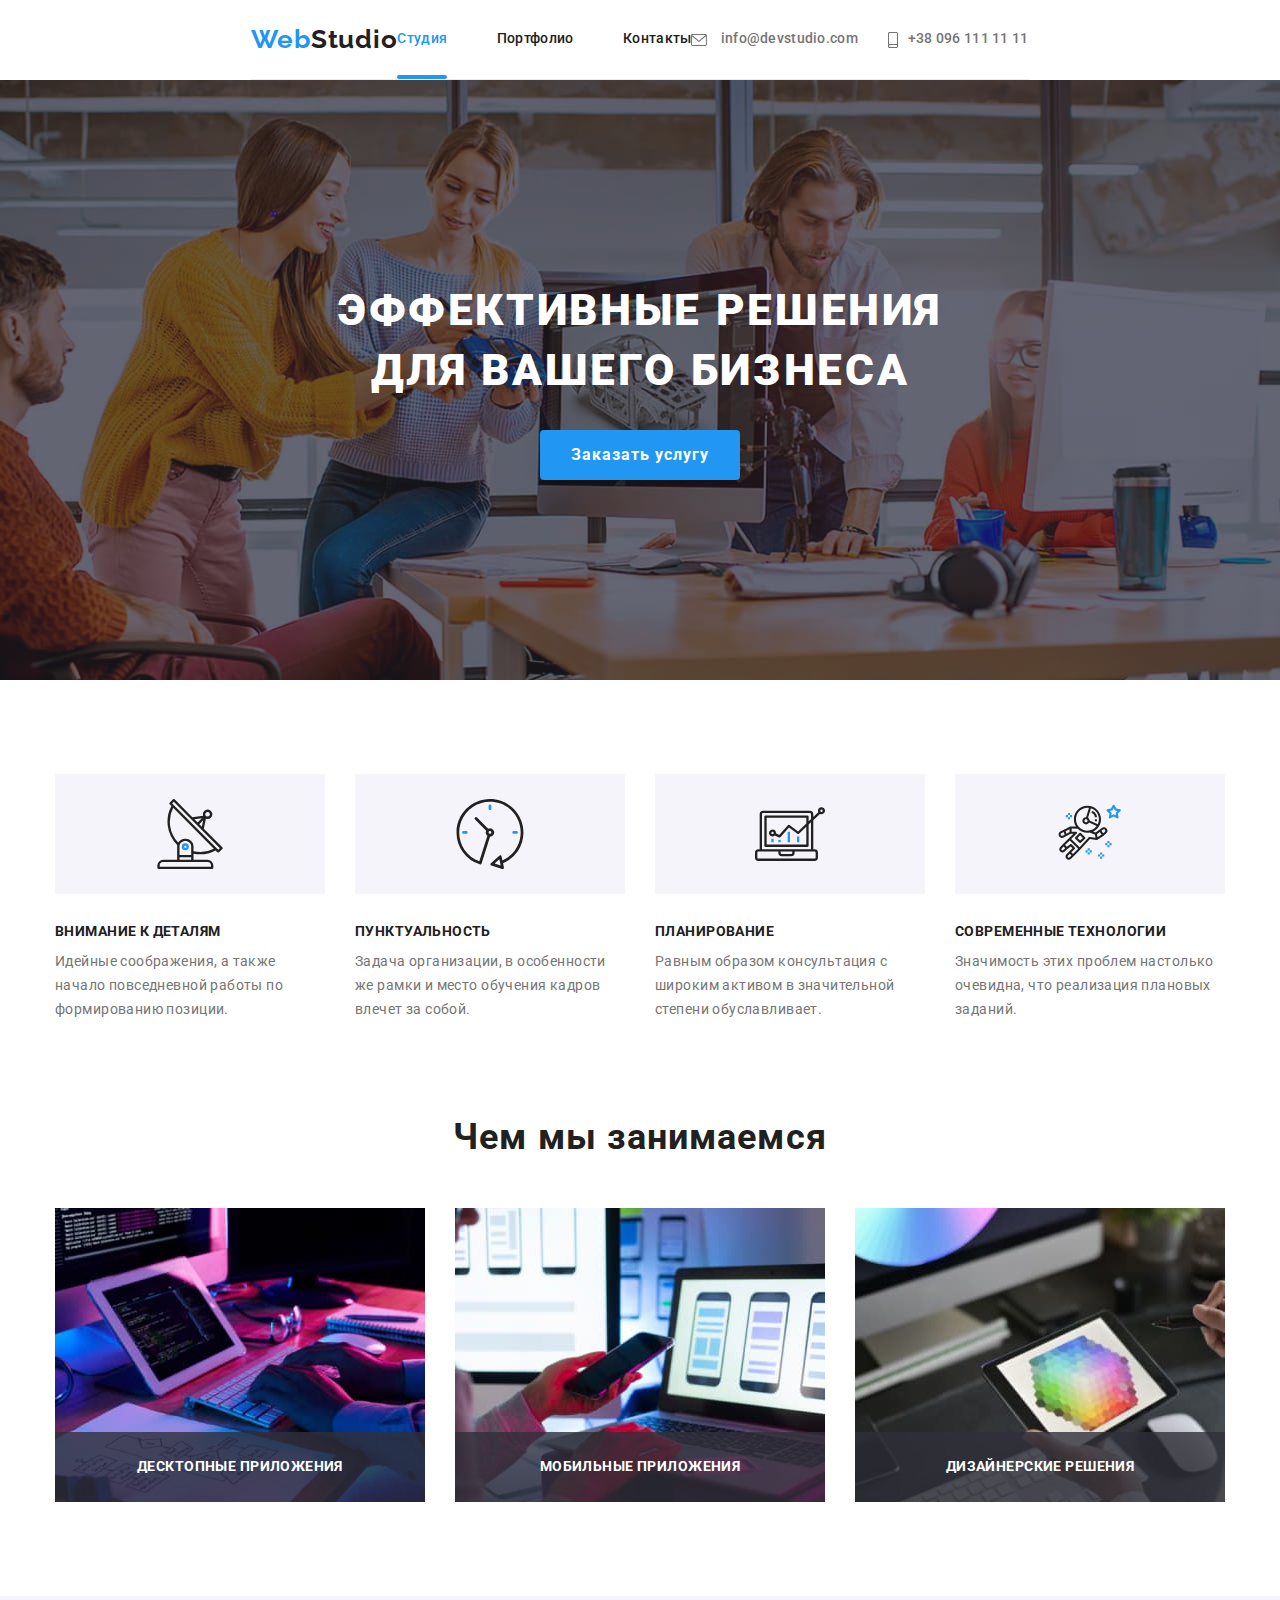
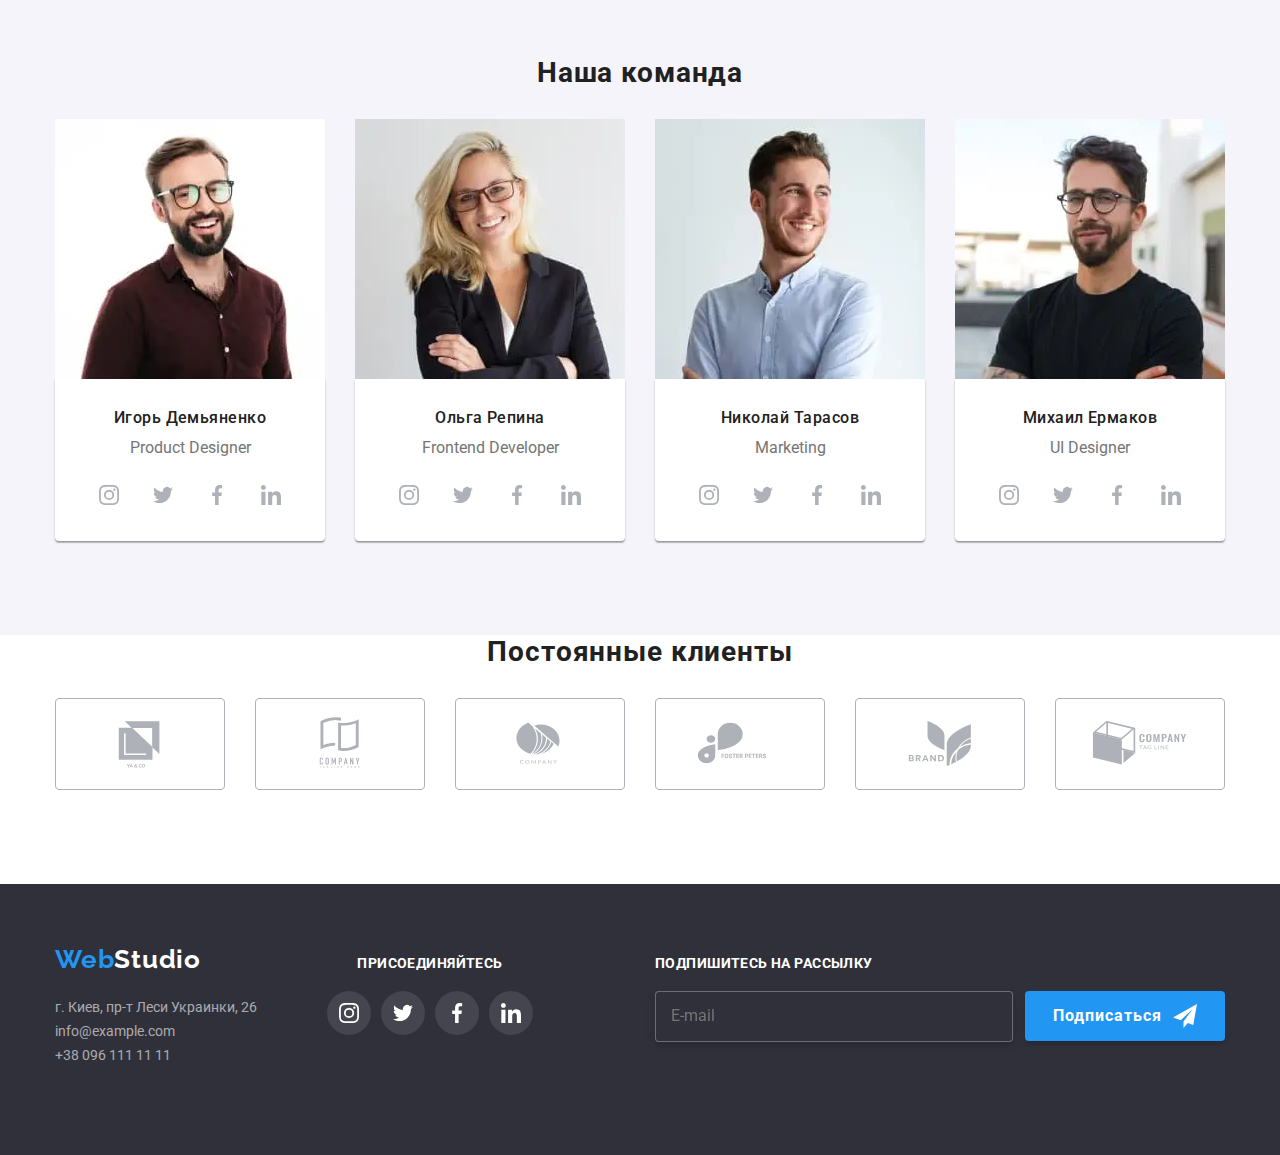
==== commit 95163c6b: "100" ====
--- a/index.html
+++ b/index.html
@@ -116,7 +116,7 @@
         </header>
      
         <main>
-             <!-- container  -->
+         
             <section class="with-img">
                 <div class="hero">
                     <h1 class="hero__title">Эффективные решения <br> для вашего бизнеса</h1>
@@ -180,7 +180,7 @@
                     </li>
                 </ul>
             </section>
-                    <!--  -->
+                
             <section  class="business">
                 <div class="container ">
                     <h2 class="section-title">Чем мы занимаемся</h2>
--- a/css/main.min.css
+++ b/css/main.min.css
@@ -1 +1 @@
-:root{--accent-color: #2196F3;--main-color-light-theme: #212121;--second-color-light-theme: #757575;--main-color-dark-theme: #FFFFFF;--form-btn-color: #188CE8;--color-light-theme: #FFFFFF;--header-border-bttm: #ECECEC;--svg-fill-main-color: #757575;--placeholder-color: #757575;--linear-gradient-color-from: rgba(47, 48, 58, 0.4);--linear-gradient-color-to: rgba(47, 48, 58, 0.4);--hero-btn-hover-color: #2196F3;--dest-background-color: #F5F4FA;--dest-hover-border-color: #000000;--busness-background-color: rgba(47, 48, 58, 0.8);--personal-background-color: #F5F4FA;--button-box-shadow: 0px 4px 4px rgba(0, 0, 0, 0.15);--team-shadow-card: 0px 1px 3px rgba(0, 0, 0, 0.12), 0px 1px 1px rgba(0, 0, 0, 0.14), 0px 2px 1px rgba(0, 0, 0, 0.2);--clients-card-main-color: #AFB1B8;--modal-background-color-backdrop: rgba(0, 0, 0, 0.1);--modal-background-color: #FFFFFF;--footer-background-color: #2F303A;--footer-address-color: rgba(255, 255, 255, 0.6);--footer-icons-background-color: rgba(255, 255, 255, 0.1);--footer-send-icon: #FFFFFF;--transition-dur-fun: 250ms cubic-bezier(0.4, 0, 0.2, 1);--portfolio-button-background-color: #F5F4FA;--portfolio-project-background: #FFFFFF;--portfolio-drop-shadow: drop-shadow(0px 4px 4px rgba(0, 0, 0, 0.25));--portfolio-link-color: #757575;--portfolio-title-link: #EEEEEE}.visuality-hidden{position:absolute;width:1px;height:1px;padding:0;margin:-1px;border:0;clip:rect(0 0 0 0);overflow:hidden}h1,h2,h3,h4,p{margin:0;padding:0}img{display:block;padding-left:0}body{margin-left:auto;margin-right:auto}html,body,header,footer,.port-main{font-family:"Roboto";font-style:normal;box-sizing:border-box;text-decoration:none}link,a{text-decoration:none}button{cursor:pointer;padding:0}ul,nl{list-style-type:none;font-size:0;padding:0}@media screen{section{padding-bottom:60px}}@media(min-width: 1200px){section{padding-bottom:94px}}.container{width:100%;padding-left:15px;padding-right:15px}@media screen and (min-width: 480px){.container{width:480px;margin-left:auto;margin-right:auto}}@media screen and (min-width: 768px){.container{width:768px}}@media screen and (min-width: 1200px){.container{width:1200px}}.mobile-menu{position:fixed;top:0;left:0;width:100%;height:100%;background-color:#fff;z-index:100;opacity:0;visibility:hidden;pointer-events:none}.mobile-menu.is-open{opacity:1;visibility:visible;pointer-events:auto;cursor:pointer}.mobile-menu__container{position:relative;padding-left:40px;display:flex;flex-direction:column}.mobile-menu__close-btn{position:absolute;top:10px;right:15px;background-color:rgba(0,0,0,0);border:none;padding:0;line-height:0}.mobile-menu__close-btn:focus{fill:var(--accent-color)}.mobile-menu__nav{margin-top:48px;margin-bottom:calc(100vmax - 205px - 234px - 48px)}.mobile-menu__nav-title:not(:last-child){margin-bottom:32px}.mobile-menu__nav-list{font-weight:500;font-size:40px;line-height:1.175;letter-spacing:.02em;text-decoration:none;color:var(--main-color-light-theme)}.mobile-menu__nav-list-current{color:var(--accent-color);text-decoration:none}.mobile-menu__phone-mail{display:flex;flex-direction:column}.mobile-menu__phone{font-weight:500;font-size:34px;line-height:1.18;letter-spacing:.02em;margin-bottom:32px;color:var(--accent-color)}.mobile-menu__email{font-weight:500;font-size:24px;line-height:28px;letter-spacing:.02em;margin-bottom:64px;color:#757575}.mobile-menu__social-networks{display:flex;justify-content:space-between}.mobile-menu__social-network{position:relative;font-weight:500;font-size:18px;line-height:1.222;letter-spacing:.02em;color:var(--accent-color)}.mobile-menu__social-network:not(:last-child){margin-right:20px}.mobile-menu__social-network:not(:last-child)::after{position:absolute;content:"";top:0;right:0px;width:1px;height:22px;background-color:#212121}.mobile-menu__social-network .mobile-menu__network{color:var(--accent-color);margin-right:20px}.button{display:block;width:200px;height:50px;margin-right:auto;margin-left:auto;align-items:center;text-align:center;background:var(--accent-color);border:0px;box-shadow:var(--button-box-shadow);border-radius:4px;font-weight:700;font-size:16px;line-height:1.75;letter-spacing:.06em;color:var(--main-color-dark-theme);transition:var(--transition-dur-fun)}.button:hover,.button:focus{background-color:var(--hero-btn-hover-color);border-color:var(--main-color-dark-theme)}.section-title{text-align:center;font-style:normal;font-weight:700;font-size:36px;line-height:1.17;letter-spacing:.03em;margin-bottom:50px;color:var(--main-color-light-theme)}.backdrop{position:fixed;top:0;left:0;width:100%;height:100%;background-color:var(--modal-background-color-backdrop);opacity:1;transition:opacity}.backdrop.is-hidden{opacity:0;pointer-events:none;transform:translate(-50%, -50%) scale(1.1)}@media screen{.modal{position:absolute;top:50%;left:50%;max-width:450px;min-height:581px;padding:40px;transform:translate(-50%, -50%) scale(1);opacity:1;background:var(--modal-background-color);box-shadow:0px 1px 3px rgba(0,0,0,.12),0px 1px 1px rgba(0,0,0,.14),0px 2px 1px rgba(0,0,0,.2);border-radius:4px;transition:transform var(--transition-dur-fun),opacity var(--transition-dur-fun)}.backdrop.is-hidden .modal{opacity:0}.mdl-button{position:absolute;top:8px;right:8px;width:30px;height:30px;border:0;margin:0;background-color:var(--main-color-dark-theme)}.cls-mdl-button-svg{height:30px;width:30px;fill:var(--dest-hover-border-color);border-radius:50%;border:1px solid rgba(0,0,0,.1);transition:fill var(--transition-dur-fun)}.cls-mdl-button-svg:hover,.cls-mdl-button-svg:focus{fill:var(--accent-color)}}@media(min-width: 1200px){.modal{max-width:528px;width:528px}}@media screen{.modal__form-title{font-weight:700;font-size:20px;line-height:1.15;text-align:center;letter-spacing:.03em;margin-bottom:12px;color:var(--main-color-light-theme)}.modal__form-input{display:flex;flex-direction:column;margin-bottom:10px}.modal__form-list-name{display:flex;flex-direction:column;margin-bottom:4px;font-weight:400;font-size:12px;line-height:1.12;letter-spacing:.01em;color:var(--second-color-light-theme)}.modal__f-svg{position:relative;margin-bottom:10px}.modal__form-input-field{width:100%;padding:11px 12px;padding-left:42px;border:none;border-radius:4px;font-size:14px;outline:none;cursor:pointer;border:1px solid rgba(33,33,33,.2);transition:border var(--transition-dur-fun)}.modal__form-input-field:hover,.modal__form-input-field:focus{border:1px solid var(--accent-color)}.modal__form-input-field input::placeholder{color:var(--placeholder-color)}.modal__form-svg{position:absolute;content:"";display:inline-block;top:50%;left:12px;transform:translateY(-50%);background-repeat:no-repeat;background-size:contain;width:18px;height:18px;fill:var(--main-color-light-theme);transition:fill var(--transition-dur-fun)}.modal__form-input-field:hover+.modal__form-svg,.modal__form-input-field:focus+.modal__form-svg{fill:var(--accent-color)}.modal__form-button{padding:10px 55px;background:var(--form-btn-color);border-color:var(--form-btn-color);transition:border-color var(--transition-dur-fun),box-shadow var(--transition-dur-fun)}.modal__form-button:hover,.modal__form-button:focus{box-shadow:0px 4px 4px rgba(0,0,0,.15)}.modal__form-comment{resize:none;font-weight:400;font-size:14px;line-height:1.12;letter-spacing:.01em;padding:12px 16px}.modal__label-checkbox{position:relative;display:inline-block;display:block;align-items:center;padding-left:22px;margin-bottom:30px;width:100%;font-weight:400;font-size:12px;line-height:1.1666666667;letter-spacing:.03em;color:var(--svg-fill-main-color)}.modal__label-checkbox .contract{color:var(--accent-color)}.checkbox-check{position:absolute;left:0px;top:50%;transform:translateY(-50%);width:16px;height:15px}.modal__form-checkbox:checked+.checkbox-check{visibility:hidden}.checkbox-not-check{visibility:hidden}.modal__form-checkbox:checked~.checkbox-not-check{visibility:visible}}@media(min-width: 1200px){.modal__label-checkbox{padding-left:35px;font-size:14px;line-height:1.7142857143;letter-spacing:.03em}.checkbox-check{left:12px}}@media screen{.navigation__main{display:none}.header-contacts{display:none}.header__box{padding-top:10px;padding-bottom:10px;display:flex;align-items:center;justify-content:space-between;border-bottom:1px solid var(--header-border-bttm)}.mobile-menu-btn{background-color:rgba(0,0,0,0);border:none;text-decoration:none;margin:0;line-height:0}.mobile-menu-btn:hover,.mobile-menu-btn:focus{fill:var(--accent-color)}.mobile-menu-btn__icon:hover,.mobile-menu-btn__icon:focus{fill:var(--accent-color)}.logo{font-family:"Raleway",sans-serif;font-weight:700;font-size:24px;line-height:1.08;letter-spacing:.03em;text-decoration:none}.logo__web{text-decoration:var(--color-light-theme);color:var(--accent-color);transition:text-decoration var(--transition-dur-fun)}.logo__web:hover,.logo__web:focus{text-decoration:2px solid var(--accent-color) underline}.logo__studio{color:var(--main-color-light-theme)}}@media screen and (min-width: 768px){.mobile-menu-btn{display:none}.mobile-menu{display:none}.is-close{display:none}.header__box{padding-top:21px;padding-bottom:21px;justify-self:flex-start}.logo{font-size:26px;line-height:1.19}.navigation__main{display:inline}.navigation{display:flex;width:294px;padding-right:auto;padding-left:auto;justify-content:space-between}.navigation__link{font-weight:500;font-size:14px;line-height:1.14;letter-spacing:.02em;text-decoration:none;color:var(--main-color-light-theme);transition:color var(--transition-dur-fun)}.navigation__link:hover,.navigation__link:focus{color:var(--accent-color)}.navigation__list{position:relative}.navigation__list_current{color:var(--accent-color)}.navigation__list_current::after{content:"";position:absolute;left:0;top:calc(50% + 40px - 4px);width:100%;height:4px;background-color:var(--accent-color);border-radius:2px}.header-contacts{display:flex;flex-direction:column}.email,.tel{font-weight:500;font-size:14px;line-height:1.14;letter-spacing:.02em;text-decoration:none;color:var(--second-color-light-theme);transition:color var(--transition-dur-fun)}.email{margin-bottom:10px}.email:hover,.email:focus{color:var(--accent-color)}.tel:hover,.tel:focus{color:var(--accent-color)}.envelope{width:16px;height:12px;margin-top:auto;margin-bottom:auto}.smartphone{width:10px;height:16px;margin-top:auto;margin-bottom:auto}.envelope,.smartphone{vertical-align:middle;margin-right:10px;padding:0;background-size:contain;fill:var(--svg-fill-main-color);transition:fill var(--transition-dur-fun)}.email:hover .envelope,.email:focus .envelope,.tel:hover .envelope,.tel:focus .envelope,.email:hover .smartphone,.email:focus .smartphone,.tel:hover .smartphone,.tel:focus .smartphone{fill:var(--accent-color)}}@media screen and (min-width: 1200px){.main-header{border-bottom:1px solid var(--header-border-bttm)}.header__box{padding-top:24px;padding-bottom:24px;margin-left:auto;margin-right:auto}.header-contacts{flex-direction:row;align-items:center}.email{margin-right:30px;margin-left:auto;margin-bottom:0}.email:hover,.email:focus{color:var(--accent-color)}}@media screen{.hero{margin:0 auto;padding-top:118px;padding-bottom:118px;align-items:center;max-width:480px;background-position:center;background-size:cover;background-repeat:no-repeat;background-image:linear-gradient(to top, var(--linear-gradient-color-from), var(--linear-gradient-color-to)),url(../images/mobile/hero-480/hero-480.jpg),linear-gradient(to top, var(--linear-gradient-color-from), var(--linear-gradient-color-to))}}@media screen and (min-device-pixel-ratio: 2),screen and (min-resolution: 192dpi),screen and (min-resolution: 2dppx){.hero{background-image:linear-gradient(to top, var(--linear-gradient-color-from), var(--linear-gradient-color-to)),url(../images/mobile/hero-480/hero-480@2x.jpg),linear-gradient(to top, var(--linear-gradient-color-from), var(--linear-gradient-color-to))}}@media screen{.hero__title{padding-bottom:30px;font-weight:900;font-size:26px;line-height:1.615;text-align:center;letter-spacing:.06em;text-transform:uppercase;color:#fff}}@media screen and (min-width: 768px){.hero{max-width:768px;background-image:linear-gradient(to top, var(--linear-gradient-color-from), var(--linear-gradient-color-to)),url(../images/tablet/hero-768/hero-768.jpg),linear-gradient(to top, var(--linear-gradient-color-from), var(--linear-gradient-color-to))}}@media screen and (min-width: 768px)and (min-device-pixel-ratio: 2),screen and (min-width: 768px)and (min-resolution: 192dpi),screen and (min-width: 768px)and (min-resolution: 2dppx){.hero{background-image:linear-gradient(to top, var(--linear-gradient-color-from), var(--linear-gradient-color-to)),url(../images/tablet/hero-768/hero-768@2x.jpg),linear-gradient(to top, var(--linear-gradient-color-from), var(--linear-gradient-color-to))}}@media screen and (min-width: 1200px){.hero{padding-top:200px;padding-bottom:200px;max-width:1600px;background-image:linear-gradient(to top, var(--linear-gradient-color-from), var(--linear-gradient-color-to)),url(../images/desktop/hero/hero-1600.jpg),linear-gradient(to top, var(--linear-gradient-color-from), var(--linear-gradient-color-to))}}@media screen and (min-width: 1200px)and (min-device-pixel-ratio: 2),screen and (min-width: 1200px)and (min-resolution: 192dpi),screen and (min-width: 1200px)and (min-resolution: 2dppx){.hero{background-image:linear-gradient(to top, var(--linear-gradient-color-from), var(--linear-gradient-color-to)),url(../images/desktop/hero/hero-1600@2x.jpg),linear-gradient(to top, var(--linear-gradient-color-from), var(--linear-gradient-color-to))}}@media screen and (min-width: 1200px){.hero__title{font-size:44px;line-height:1.364}}@media screen{.destination__box:not(:last-child){margin-bottom:30px}.destination__befor{padding:25px 0;display:flex;justify-content:center;align-items:center;background-color:var(--dest-background-color);border:none;transition-property:filter,border;transition:filter var(--transition-dur-fun),border var(--transition-dur-fun)}.destination__befor:hover{filter:drop-shadow(0px 4px 4px rgba(0, 0, 0, 0.25));border:1px solid var(--dest-hover-border-color)}.destination__img{width:70px;height:70px}.destination__title-item{padding-top:30px;margin-bottom:10px;font-weight:700;font-size:14px;line-height:1.14;text-align:center;letter-spacing:.03em;text-transform:uppercase;color:var(--main-color-light-theme)}.destination__link{font-weight:400;font-size:14px;line-height:1.71;letter-spacing:.03em;color:var(--second-color-light-theme)}}@media(min-width: 768px){.destination__item{display:flex;flex-wrap:wrap;gap:30px}.destination__box{width:calc((100% - 30px)/2);margin-bottom:0}.destination__title-item{text-align:left}}@media(min-width: 1200px){.destination__box{width:calc((100% - 90px)/4);font-size:1rem}.destination__box:not(:last-child){margin-bottom:0px}}@media(max-width: 1199px){.business{display:none}}@media(min-width: 1200px){.business{display:inline}.business__photo-item{display:flex;justify-content:space-between;margin-bottom:94px}.business__photo-img{position:relative;width:calc((100% - 60px)/3)}.business__title{position:absolute;bottom:0px;display:flex;justify-content:center;width:100%;height:70px;align-items:center;background-color:var(--busness-background-color)}.business__info{font-weight:700;font-size:14px;line-height:1.12;letter-spacing:.03em;text-transform:uppercase;color:var(--main-color-dark-theme)}}@media screen{.team{background-color:var(--personal-background-color);padding-top:60px}.team__title{margin-bottom:30px;font-weight:700;font-size:28px;line-height:1.179;text-align:center;letter-spacing:.03em;color:#212121}.team__own-data{background:var(--main-color-dark-theme)}.team__own-data:not(:last-child){margin-bottom:30px}.team__photo{width:calc(100vw - 30px)}.team__name-job{display:block;justify-content:center;padding:0 0 24px 0;box-shadow:var(--team-shadow-card);text-align:center;border-radius:0px 0px 4px 4px}.team__name{padding-top:30px;margin-bottom:10px;font-weight:500;font-size:16px;line-height:1.17;letter-spacing:.03em;color:var(--main-color-light-theme)}.job-name{margin-bottom:16px;font-weight:400;font-size:16px;line-height:1.19;color:var(--second-color-light-theme)}.team__icons{display:flex;justify-content:center;fill:var(--second-color-light-theme)}.team__icon-list{width:44px;height:44px}.team__a-icons{width:100%;height:44px;margin-right:10px;border-radius:50%;display:flex;justify-content:center;align-items:center;background-color:var(--main-color-dark-theme);border-color:var(--main-color-dark-theme);fill:var(--clients-card-main-color);transition-property:fill;transition:fill var(--transition-dur-fun),background-color var(--transition-dur-fun)}.team__a-icons:hover,.team__a-icons:focus{border-radius:50%;fill:var(--main-color-dark-theme);background-color:var(--accent-color);border:var(--accent-color);outline:none}.team__a-icons:not(:last-child){margin-right:10px}.team__list{content:"";width:20px;height:20px;background-size:contain;background-repeat:no-repeat}}@media(min-width: 480px){.team__photo{width:100%}}@media(min-width: 768px){.team__list-cards{display:flex;flex-wrap:wrap;gap:30px}.team__own-data{width:calc((100% - 30px)/2)}.team__own-data:not(:last-child){margin-bottom:0px}}@media(min-width: 1200px){.team__own-data{width:calc((100% - 90px)/4)}}@media screen{.clients__title{margin-bottom:30px;font-weight:700;font-size:28px;line-height:1.179;text-align:center;letter-spacing:.03em;color:#212121}.clients__icons{display:flex;flex-wrap:wrap;gap:30px}.clients__icon-list{width:calc((100% - 30px)/2);height:92px}.clients__link{width:100%;height:100%;display:flex;justify-content:center;align-items:center;background-color:var(--main-color-dark-theme);border:1px solid var(--clients-card-main-color);border-radius:4px;fill:var(--clients-card-main-color);transition-property:fill;transition:fill var(--transition-dur-fun),border var(--transition-dur-fun)}.clients__link:focus,.clients__link:hover{outline:none;border:1px solid var(--accent-color);fill:var(--accent-color)}.clients__list{width:106px;height:60px;border:none}}@media(min-width: 768px){.clients__icon-list{width:calc((100% - 60px)/3)}}@media(min-width: 1200px){.clients__icon-list{width:calc((100% - 150px)/6)}}@media screen{.port-portfolio{color:var(--accent-color)}.port-filters{padding-top:60px;margin-bottom:40px;display:flex;flex-wrap:wrap;row-gap:16px;column-gap:8px;justify-content:left}.port-filters .port-button{padding:6px 22px;background-color:var(--portfolio-button-background-color);font-weight:500;font-size:16px;line-height:1.625;letter-spacing:.03em;border-radius:4px;border:var(--portfolio-button-background-color);color:var(--main-color-light-theme);transition-property:filter;transition:filter var(--transition-dur-fun),background-color var(--transition-dur-fun),color var(--transition-dur-fun)}.port-filters .port-button:hover,.port-filters .port-button:focus{background-color:var(--accent-color);color:var(--main-color-dark-theme);filter:drop-shadow(0px 4px 4px rgba(0, 0, 0, 0.25));outline:none}.port-project{position:relative;overflow:hidden;background:#fff;transition:filter var(--transition-dur-fun)}.port-project:hover{filter:var(--portfolio-drop-shadow)}.port-project:not(:last-child){margin-bottom:30px}.port-title-link{padding:20px 24px}.port-title-link .port-title{margin-bottom:10px;font-weight:700;font-size:18px;line-height:2;letter-spacing:.06em;color:var(--main-color-light-theme)}.port-title-link .port-link{font-weight:400;font-size:16px;line-height:1.88;letter-spacing:.03em;color:var(--portfolio-link-color)}.port-overlay-overflow{display:inline-block;content:"";position:absolute;top:0;left:0;width:100%;height:294px;overflow:hidden}.port-overlay-overflow .port-overlay{display:inline-block;content:"";position:absolute;top:0;left:0;width:100%;height:100%;padding:63px 24px;padding:49px 24px;background-color:var(--accent-color);opacity:.9;outline:var(--accent-color);transform:translateY(101%);transition:transform var(--transition-dur-fun)}.port-project:hover .port-overlay-overflow .port-overlay{transform:translateY(0%)}.port-overlay-overflow .port-overlay .port-overlay-text{font-weight:400;font-size:18px;line-height:1.56;letter-spacing:.03em;color:var(--main-color-dark-theme)}}@media(min-width: 768px){.port-filters{justify-content:center}.port-projects{display:flex;flex-wrap:wrap;gap:30px}.port-project{width:calc((100% - 30px)/2);background:#fff;border:1px solid #eee}.port-overlay-overflow{height:230px}}@media(min-width: 1200px){.port-project{width:calc((100% - 60px)/3)}.port-overlay-overflow{height:240px}}@media screen{.footer{background-color:var(--footer-background-color);padding:60px 0px;text-align:center}.footer__logo{margin-bottom:20px}.footer__logo-studio{color:var(--main-color-dark-theme)}.footer__address{color:var(--footer-address-color);display:flex;flex-direction:column;font-style:normal}.address-link{font-weight:400;font-size:14px;line-height:1.74;color:var(--footer-address-color);text-decoration:none}.address-city{color:var(--main-color-dark-theme)}.footer__logo-adress{margin-bottom:60px}.footer__title{margin-bottom:20px;font-weight:700;font-size:14px;line-height:1.12;letter-spacing:.03em;text-transform:uppercase;margin-bottom:20px;color:var(--main-color-dark-theme)}.footer-icons{display:flex;justify-content:center;margin-bottom:60px}.footer-a-icons{border:0;border-radius:50%;background:var(--footer-icons-background-color);fill:var(--main-color-dark-theme);outline:none;transition-property:background-color;transition:background-color var(--transition-dur-fun)}.footer__form-title{margin-bottom:20px;font-weight:700;font-size:14px;line-height:1.12;letter-spacing:.03em;text-transform:uppercase;color:var(--main-color-dark-theme)}.footer__input{width:100%;margin-bottom:20px;padding:15px;font-size:16px;color:var(--main-color-dark-theme);background-color:var(--footer-background-color);border:1px solid rgba(255,255,255,.3);filter:drop-shadow(0px 4px 4px rgba(0, 0, 0, 0.15));border-radius:4px}.footer__form-btn{position:relative;text-align:start;padding:0 28px;border-color:var(--accent-color);outline:none;cursor:pointer}.footer-send-svg{position:absolute;top:50%;right:28px;transform:translateY(-50%);content:"";width:24px;height:24px;padding:0;background-repeat:no-repeat;background-size:contain;fill:var(--footer-send-icon)}}@media(min-width: 768px){.footer__logo-social{display:flex;padding:0}.footer__logo-adress{padding-left:76px}.footer__social{padding-top:5px;padding-right:89px;margin-left:auto}.footer__form{padding-left:166px;padding-right:152px}}@media(min-width: 1200px){.footer__logo-adress{text-align:left;padding:0;margin-right:70px;margin-bottom:0}.footer__social{padding-top:12px;padding-right:0;margin-left:0}.footer__blocks{display:flex}.footer__form{width:570px;margin-left:auto;padding:12px 0 0 0;text-align:left}.footer__form-mail-btn{display:flex;justify-content:space-between}.footer__input{width:358px;margin-right:12px}.footer-form-mail-btn{display:flex}}/*# sourceMappingURL=main.min.css.map */+:root{--accent-color: #2196F3;--main-color-light-theme: #212121;--second-color-light-theme: #757575;--main-color-dark-theme: #FFFFFF;--form-btn-color: #188CE8;--color-light-theme: #FFFFFF;--header-border-bttm: #ECECEC;--svg-fill-main-color: #757575;--placeholder-color: #757575;--linear-gradient-color-from: rgba(47, 48, 58, 0.4);--linear-gradient-color-to: rgba(47, 48, 58, 0.4);--hero-btn-hover-color: #2196F3;--dest-background-color: #F5F4FA;--dest-hover-border-color: #000000;--busness-background-color: rgba(47, 48, 58, 0.8);--personal-background-color: #F5F4FA;--button-box-shadow: 0px 4px 4px rgba(0, 0, 0, 0.15);--team-shadow-card: 0px 1px 3px rgba(0, 0, 0, 0.12), 0px 1px 1px rgba(0, 0, 0, 0.14), 0px 2px 1px rgba(0, 0, 0, 0.2);--clients-card-main-color: #AFB1B8;--modal-background-color-backdrop: rgba(0, 0, 0, 0.1);--modal-background-color: #FFFFFF;--footer-background-color: #2F303A;--footer-address-color: rgba(255, 255, 255, 0.6);--footer-icons-background-color: rgba(255, 255, 255, 0.1);--footer-send-icon: #FFFFFF;--transition-dur-fun: 250ms cubic-bezier(0.4, 0, 0.2, 1);--portfolio-button-background-color: #F5F4FA;--portfolio-project-background: #FFFFFF;--portfolio-drop-shadow: drop-shadow(0px 4px 4px rgba(0, 0, 0, 0.25));--portfolio-link-color: #757575;--portfolio-title-link: #EEEEEE}.visuality-hidden{position:absolute;width:1px;height:1px;padding:0;margin:-1px;border:0;clip:rect(0 0 0 0);overflow:hidden}h1,h2,h3,h4,p{margin:0;padding:0}img{display:block;padding-left:0}body{margin-left:auto;margin-right:auto}html,body,header,footer,.port-main{font-family:"Roboto";font-style:normal;box-sizing:border-box;text-decoration:none}link,a{text-decoration:none}button{cursor:pointer;padding:0}ul,nl{list-style-type:none;font-size:0;padding:0}@media screen{section{padding-bottom:60px}}@media(min-width: 1200px){section{padding-bottom:94px}}.container{width:100%;padding-left:15px;padding-right:15px}@media screen and (min-width: 480px){.container{width:480px;margin-left:auto;margin-right:auto}}@media screen and (min-width: 768px){.container{width:768px}}@media screen and (min-width: 1200px){.container{width:1200px}}.mobile-menu{position:fixed;top:0;left:0;width:100%;height:100%;background-color:#fff;z-index:100;opacity:0;visibility:hidden;pointer-events:none}.mobile-menu.is-open{opacity:1;visibility:visible;pointer-events:auto;cursor:pointer}.mobile-menu__container{position:relative;padding-left:40px;display:flex;flex-direction:column}.mobile-menu__close-btn{position:absolute;top:10px;right:15px;background-color:rgba(0,0,0,0);border:none;padding:0;line-height:0}.mobile-menu__close-btn:focus{fill:var(--accent-color)}.mobile-menu__nav{margin-top:48px;margin-bottom:calc(100vmax - 205px - 234px - 48px)}.mobile-menu__nav-title:not(:last-child){margin-bottom:32px}.mobile-menu__nav-list{font-weight:500;font-size:40px;line-height:1.175;letter-spacing:.02em;text-decoration:none;color:var(--main-color-light-theme)}.mobile-menu__nav-list-current{color:var(--accent-color);text-decoration:none}.mobile-menu__phone-mail{display:flex;flex-direction:column}.mobile-menu__phone{font-weight:500;font-size:34px;line-height:1.18;letter-spacing:.02em;margin-bottom:32px;color:var(--accent-color)}.mobile-menu__email{font-weight:500;font-size:24px;line-height:28px;letter-spacing:.02em;margin-bottom:64px;color:#757575}.mobile-menu__social-networks{display:flex;justify-content:space-between}.mobile-menu__social-network{position:relative;font-weight:500;font-size:18px;line-height:1.222;letter-spacing:.02em;color:var(--accent-color)}.mobile-menu__social-network:not(:last-child){margin-right:20px}.mobile-menu__social-network:not(:last-child)::after{position:absolute;content:"";top:0;right:0px;width:1px;height:22px;background-color:#212121}.mobile-menu__social-network .mobile-menu__network{color:var(--accent-color);margin-right:20px}.button{display:block;width:200px;height:50px;margin-right:auto;margin-left:auto;align-items:center;text-align:center;background:var(--accent-color);border:0px;box-shadow:var(--button-box-shadow);border-radius:4px;font-weight:700;font-size:16px;line-height:1.75;letter-spacing:.06em;color:var(--main-color-dark-theme);transition:var(--transition-dur-fun)}.button:hover,.button:focus{background-color:var(--hero-btn-hover-color);border-color:var(--main-color-dark-theme)}.section-title{text-align:center;font-style:normal;font-weight:700;font-size:36px;line-height:1.17;letter-spacing:.03em;margin-bottom:50px;color:var(--main-color-light-theme)}.backdrop{position:fixed;top:0;left:0;width:100%;height:100%;background-color:var(--modal-background-color-backdrop);opacity:1;transition:opacity}.backdrop.is-hidden{opacity:0;pointer-events:none;transform:translate(-50%, -50%) scale(1.1)}@media screen{.modal{position:absolute;top:50%;left:50%;max-width:450px;min-height:581px;padding:40px;transform:translate(-50%, -50%) scale(1);opacity:1;background:var(--modal-background-color);box-shadow:0px 1px 3px rgba(0,0,0,.12),0px 1px 1px rgba(0,0,0,.14),0px 2px 1px rgba(0,0,0,.2);border-radius:4px;transition:transform var(--transition-dur-fun),opacity var(--transition-dur-fun)}.backdrop.is-hidden .modal{opacity:0}.mdl-button{position:absolute;top:8px;right:8px;width:30px;height:30px;border:0;margin:0;background-color:var(--main-color-dark-theme)}.cls-mdl-button-svg{height:30px;width:30px;fill:var(--dest-hover-border-color);border-radius:50%;border:1px solid rgba(0,0,0,.1);transition:fill var(--transition-dur-fun)}.cls-mdl-button-svg:hover,.cls-mdl-button-svg:focus{fill:var(--accent-color)}}@media(min-width: 1200px){.modal{max-width:528px;width:528px}}@media screen{.modal__form-title{font-weight:700;font-size:20px;line-height:1.15;text-align:center;letter-spacing:.03em;margin-bottom:12px;color:var(--main-color-light-theme)}.modal__form-input{display:flex;flex-direction:column;margin-bottom:10px}.modal__form-list-name{display:flex;flex-direction:column;margin-bottom:4px;font-weight:400;font-size:12px;line-height:1.12;letter-spacing:.01em;color:var(--second-color-light-theme)}.modal__f-svg{position:relative;margin-bottom:10px}.modal__form-input-field{width:100%;padding:11px 12px;padding-left:42px;border:none;border-radius:4px;font-size:14px;outline:none;cursor:pointer;border:1px solid rgba(33,33,33,.2);transition:border var(--transition-dur-fun)}.modal__form-input-field:hover,.modal__form-input-field:focus{border:1px solid var(--accent-color)}.modal__form-input-field input::placeholder{color:var(--placeholder-color)}.modal__form-svg{position:absolute;content:"";display:inline-block;top:50%;left:12px;transform:translateY(-50%);background-repeat:no-repeat;background-size:contain;width:18px;height:18px;fill:var(--main-color-light-theme);transition:fill var(--transition-dur-fun)}.modal__form-input-field:hover+.modal__form-svg,.modal__form-input-field:focus+.modal__form-svg{fill:var(--accent-color)}.modal__form-button{padding:10px 55px;background:var(--form-btn-color);border-color:var(--form-btn-color);transition:border-color var(--transition-dur-fun),box-shadow var(--transition-dur-fun)}.modal__form-button:hover,.modal__form-button:focus{box-shadow:0px 4px 4px rgba(0,0,0,.15)}.modal__form-comment{resize:none;font-weight:400;font-size:14px;line-height:1.12;letter-spacing:.01em;padding:12px 16px}.modal__label-checkbox{position:relative;display:inline-block;display:block;align-items:center;padding-left:22px;margin-bottom:30px;width:100%;font-weight:400;font-size:12px;line-height:1.1666666667;letter-spacing:.03em;color:var(--svg-fill-main-color)}.modal__label-checkbox .contract{color:var(--accent-color)}.checkbox-check{position:absolute;left:0px;top:50%;transform:translateY(-50%);width:16px;height:15px}.modal__form-checkbox:checked+.checkbox-check{visibility:hidden}.checkbox-not-check{visibility:hidden}.modal__form-checkbox:checked~.checkbox-not-check{visibility:visible}}@media(min-width: 1200px){.modal__label-checkbox{padding-left:35px;font-size:14px;line-height:1.7142857143;letter-spacing:.03em}.checkbox-check{left:12px}}@media screen{.navigation__main{display:none}.header-contacts{display:none}.header__box{padding-top:10px;padding-bottom:10px;display:flex;align-items:center;justify-content:space-between;border-bottom:1px solid var(--header-border-bttm)}.mobile-menu-btn{background-color:rgba(0,0,0,0);border:none;text-decoration:none;margin:0;line-height:0}.mobile-menu-btn:hover,.mobile-menu-btn:focus{fill:var(--accent-color)}.mobile-menu-btn__icon:hover,.mobile-menu-btn__icon:focus{fill:var(--accent-color)}.logo{font-family:"Raleway",sans-serif;font-weight:700;font-size:24px;line-height:1.08;letter-spacing:.03em;text-decoration:none}.logo__web{text-decoration:var(--color-light-theme);color:var(--accent-color);transition:text-decoration var(--transition-dur-fun)}.logo__web:hover,.logo__web:focus{text-decoration:2px solid var(--accent-color) underline}.logo__studio{color:var(--main-color-light-theme)}}@media screen and (min-width: 768px){.mobile-menu-btn{display:none}.mobile-menu{display:none}.is-close{display:none}.header__box{padding-top:21px;padding-bottom:21px;justify-self:flex-start}.logo{font-size:26px;line-height:1.19}.navigation__main{display:inline}.navigation{display:flex;width:294px;padding-right:auto;padding-left:auto;justify-content:space-between}.navigation__link{font-weight:500;font-size:14px;line-height:1.14;letter-spacing:.02em;text-decoration:none;color:var(--main-color-light-theme);transition:color var(--transition-dur-fun)}.navigation__link:hover,.navigation__link:focus{color:var(--accent-color)}.navigation__list{position:relative}.navigation__list_current{color:var(--accent-color)}.navigation__list_current::after{content:"";position:absolute;left:0;top:calc(50% + 40px - 4px);width:100%;height:4px;background-color:var(--accent-color);border-radius:2px}.header-contacts{display:flex;flex-direction:column}.email,.tel{font-weight:500;font-size:14px;line-height:1.14;letter-spacing:.02em;text-decoration:none;color:var(--second-color-light-theme);transition:color var(--transition-dur-fun)}.email{margin-bottom:10px}.email:hover,.email:focus{color:var(--accent-color)}.tel:hover,.tel:focus{color:var(--accent-color)}.envelope{width:16px;height:12px;margin-top:auto;margin-bottom:auto}.smartphone{width:10px;height:16px;margin-top:auto;margin-bottom:auto}.envelope,.smartphone{vertical-align:middle;margin-right:10px;padding:0;background-size:contain;fill:var(--svg-fill-main-color);transition:fill var(--transition-dur-fun)}.email:hover .envelope,.email:focus .envelope,.tel:hover .envelope,.tel:focus .envelope,.email:hover .smartphone,.email:focus .smartphone,.tel:hover .smartphone,.tel:focus .smartphone{fill:var(--accent-color)}}@media screen and (min-width: 1200px){.main-header{border-bottom:1px solid var(--header-border-bttm)}.header__box{padding-top:24px;padding-bottom:24px;margin-left:auto;margin-right:auto}.header-contacts{flex-direction:row;align-items:center}.email{margin-right:30px;margin-left:auto;margin-bottom:0}.email:hover,.email:focus{color:var(--accent-color)}}@media screen{.hero{margin:0 auto;padding-top:118px;padding-bottom:118px;align-items:center;max-width:480px;background-position:center;background-size:cover;background-repeat:no-repeat;background-image:linear-gradient(to top, var(--linear-gradient-color-from), var(--linear-gradient-color-to)),url(../images/mobile/hero-480/hero-480.jpg),linear-gradient(to top, var(--linear-gradient-color-from), var(--linear-gradient-color-to))}}@media screen and (min-device-pixel-ratio: 2),screen and (min-resolution: 192dpi),screen and (min-resolution: 2dppx){.hero{background-image:linear-gradient(to top, var(--linear-gradient-color-from), var(--linear-gradient-color-to)),url(../images/mobile/hero-480/hero-480@2x.jpg),linear-gradient(to top, var(--linear-gradient-color-from), var(--linear-gradient-color-to))}}@media screen{.hero__title{padding-bottom:30px;font-weight:900;font-size:26px;line-height:1.615;text-align:center;letter-spacing:.06em;text-transform:uppercase;color:#fff}}@media screen and (min-width: 768px){.hero{max-width:768px;background-image:linear-gradient(to top, var(--linear-gradient-color-from), var(--linear-gradient-color-to)),url(../images/tablet/hero-768/hero-768.jpg),linear-gradient(to top, var(--linear-gradient-color-from), var(--linear-gradient-color-to))}}@media screen and (min-width: 768px)and (min-device-pixel-ratio: 2),screen and (min-width: 768px)and (min-resolution: 192dpi),screen and (min-width: 768px)and (min-resolution: 2dppx){.hero{background-image:linear-gradient(to top, var(--linear-gradient-color-from), var(--linear-gradient-color-to)),url(../images/tablet/hero-768/hero-768@2x.jpg),linear-gradient(to top, var(--linear-gradient-color-from), var(--linear-gradient-color-to))}}@media screen and (min-width: 1200px){.hero{padding-top:200px;padding-bottom:200px;max-width:1600px;background-image:linear-gradient(to top, var(--linear-gradient-color-from), var(--linear-gradient-color-to)),url(../images/desktop/hero/hero-1600.jpg),linear-gradient(to top, var(--linear-gradient-color-from), var(--linear-gradient-color-to))}}@media screen and (min-width: 1200px)and (min-device-pixel-ratio: 2),screen and (min-width: 1200px)and (min-resolution: 192dpi),screen and (min-width: 1200px)and (min-resolution: 2dppx){.hero{background-image:linear-gradient(to top, var(--linear-gradient-color-from), var(--linear-gradient-color-to)),url(../images/desktop/hero/hero-1600@2x.jpg),linear-gradient(to top, var(--linear-gradient-color-from), var(--linear-gradient-color-to))}}@media screen and (min-width: 1200px){.hero__title{font-size:44px;line-height:1.364}}@media screen{.destination__box:not(:last-child){margin-bottom:30px}.destination__befor{padding:25px 0;display:flex;justify-content:center;align-items:center;background-color:var(--dest-background-color);border:none;transition-property:filter,border;transition:filter var(--transition-dur-fun),border var(--transition-dur-fun)}.destination__befor:hover{filter:drop-shadow(0px 4px 4px rgba(0, 0, 0, 0.25));border:1px solid var(--dest-hover-border-color)}.destination__img{width:70px;height:70px}.destination__title-item{padding-top:30px;margin-bottom:10px;font-weight:700;font-size:14px;line-height:1.14;text-align:center;letter-spacing:.03em;text-transform:uppercase;color:var(--main-color-light-theme)}.destination__link{font-weight:400;font-size:14px;line-height:1.71;letter-spacing:.03em;color:var(--second-color-light-theme)}}@media(min-width: 768px){.destination__item{display:flex;flex-wrap:wrap;gap:30px}.destination__box{width:calc((100% - 30px)/2);margin-bottom:0}.destination__title-item{text-align:left}}@media(min-width: 1200px){.destination__box{width:calc((100% - 90px)/4);font-size:1rem}.destination__box:not(:last-child){margin-bottom:0px}}@media(max-width: 1199px){.business{display:none}}@media(min-width: 1200px){.business{display:inline}.business__photo-item{display:flex;justify-content:space-between;margin-bottom:94px}.business__photo-img{position:relative;width:calc((100% - 60px)/3)}.business__title{position:absolute;bottom:0px;display:flex;justify-content:center;width:100%;height:70px;align-items:center;background-color:var(--busness-background-color)}.business__info{font-weight:700;font-size:14px;line-height:1.12;letter-spacing:.03em;text-transform:uppercase;color:var(--main-color-dark-theme)}}@media screen{.team{background-color:var(--personal-background-color);padding-top:60px}.team__title{margin-bottom:30px;font-weight:700;font-size:28px;line-height:1.179;text-align:center;letter-spacing:.03em;color:#212121}.team__own-data{background:var(--main-color-dark-theme)}.team__own-data:not(:last-child){margin-bottom:30px}.team__photo{width:calc(100vw - 30px)}.team__name-job{display:block;justify-content:center;padding:0 0 24px 0;box-shadow:var(--team-shadow-card);text-align:center;border-radius:0px 0px 4px 4px}.team__name{padding-top:30px;margin-bottom:10px;font-weight:500;font-size:16px;line-height:1.17;letter-spacing:.03em;color:var(--main-color-light-theme)}.job-name{margin-bottom:16px;font-weight:400;font-size:16px;line-height:1.19;color:var(--second-color-light-theme)}.team__icons{display:flex;justify-content:center;fill:var(--second-color-light-theme)}.team__icon-list{width:44px;height:44px}.team__a-icons{width:100%;height:44px;margin-right:10px;border-radius:50%;display:flex;justify-content:center;align-items:center;background-color:var(--main-color-dark-theme);border-color:var(--main-color-dark-theme);fill:var(--clients-card-main-color);transition-property:fill;transition:fill var(--transition-dur-fun),background-color var(--transition-dur-fun)}.team__a-icons:hover,.team__a-icons:focus{border-radius:50%;fill:var(--main-color-dark-theme);background-color:var(--accent-color);border:var(--accent-color);outline:none}.team__icon-list:not(:last-child){margin-right:10px}.team__list{content:"";width:20px;height:20px;background-size:contain;background-repeat:no-repeat}}@media(min-width: 480px){.team__photo{width:100%}}@media(min-width: 768px){.team__list-cards{display:flex;flex-wrap:wrap;gap:30px}.team__own-data{width:calc((100% - 30px)/2)}.team__own-data:not(:last-child){margin-bottom:0px}}@media(min-width: 1200px){.team__own-data{width:calc((100% - 90px)/4)}}@media screen{.clients__title{margin-bottom:30px;font-weight:700;font-size:28px;line-height:1.179;text-align:center;letter-spacing:.03em;color:#212121}.clients__icons{display:flex;flex-wrap:wrap;gap:30px}.clients__icon-list{width:calc((100% - 30px)/2);height:92px}.clients__link{width:100%;height:100%;display:flex;justify-content:center;align-items:center;background-color:var(--main-color-dark-theme);border:1px solid var(--clients-card-main-color);border-radius:4px;fill:var(--clients-card-main-color);transition-property:fill;transition:fill var(--transition-dur-fun),border var(--transition-dur-fun)}.clients__link:focus,.clients__link:hover{outline:none;border:1px solid var(--accent-color);fill:var(--accent-color)}.clients__list{width:106px;height:60px;border:none}}@media(min-width: 768px){.clients__icon-list{width:calc((100% - 60px)/3)}}@media(min-width: 1200px){.clients__icon-list{width:calc((100% - 150px)/6)}}@media screen{.port-portfolio{color:var(--accent-color)}.port-filters{padding-top:60px;margin-bottom:40px;display:flex;flex-wrap:wrap;row-gap:16px;column-gap:8px;justify-content:left}.port-filters .port-button{padding:6px 22px;background-color:var(--portfolio-button-background-color);font-weight:500;font-size:16px;line-height:1.625;letter-spacing:.03em;border-radius:4px;border:var(--portfolio-button-background-color);color:var(--main-color-light-theme);transition-property:filter;transition:filter var(--transition-dur-fun),background-color var(--transition-dur-fun),color var(--transition-dur-fun)}.port-filters .port-button:hover,.port-filters .port-button:focus{background-color:var(--accent-color);color:var(--main-color-dark-theme);filter:drop-shadow(0px 4px 4px rgba(0, 0, 0, 0.25));outline:none}.port-project{position:relative;overflow:hidden;background:#fff;transition:filter var(--transition-dur-fun)}.port-project:hover{filter:var(--portfolio-drop-shadow)}.port-project:not(:last-child){margin-bottom:30px}.port-title-link{padding:20px 24px}.port-title-link .port-title{margin-bottom:10px;font-weight:700;font-size:18px;line-height:2;letter-spacing:.06em;color:var(--main-color-light-theme)}.port-title-link .port-link{font-weight:400;font-size:16px;line-height:1.88;letter-spacing:.03em;color:var(--portfolio-link-color)}.port-overlay-overflow{display:inline-block;content:"";position:absolute;top:0;left:0;width:100%;height:294px;overflow:hidden}.port-overlay-overflow .port-overlay{display:inline-block;content:"";position:absolute;top:0;left:0;width:100%;height:100%;padding:63px 24px;padding:49px 24px;background-color:var(--accent-color);opacity:.9;outline:var(--accent-color);transform:translateY(101%);transition:transform var(--transition-dur-fun)}.port-project:hover .port-overlay-overflow .port-overlay{transform:translateY(0%)}.port-overlay-overflow .port-overlay .port-overlay-text{font-weight:400;font-size:18px;line-height:1.56;letter-spacing:.03em;color:var(--main-color-dark-theme)}}@media(min-width: 768px){.port-filters{justify-content:center}.port-projects{display:flex;flex-wrap:wrap;gap:30px}.port-project{width:calc((100% - 30px)/2);background:#fff;border:1px solid #eee}.port-overlay-overflow{height:230px}}@media(min-width: 1200px){.port-project{width:calc((100% - 60px)/3)}.port-overlay-overflow{height:240px}}@media screen{.footer{background-color:var(--footer-background-color);padding:60px 0px;text-align:center}.footer__logo{margin-bottom:20px}.footer__logo-studio{color:var(--main-color-dark-theme)}.footer__address{color:var(--footer-address-color);display:flex;flex-direction:column;font-style:normal}.address-link{font-weight:400;font-size:14px;line-height:1.74;color:var(--footer-address-color);text-decoration:none}.address-city{color:var(--main-color-dark-theme)}.footer__logo-adress{margin-bottom:60px}.footer__title{margin-bottom:20px;font-weight:700;font-size:14px;line-height:1.12;letter-spacing:.03em;text-transform:uppercase;margin-bottom:20px;color:var(--main-color-dark-theme)}.footer-icons{display:flex;justify-content:center;margin-bottom:60px}.footer-a-icons{border:0;border-radius:50%;background:var(--footer-icons-background-color);fill:var(--main-color-dark-theme);outline:none;transition-property:background-color;transition:background-color var(--transition-dur-fun)}.footer__form-title{margin-bottom:20px;font-weight:700;font-size:14px;line-height:1.12;letter-spacing:.03em;text-transform:uppercase;color:var(--main-color-dark-theme)}.footer__input{width:100%;margin-bottom:20px;padding:15px;font-size:16px;color:var(--main-color-dark-theme);background-color:var(--footer-background-color);border:1px solid rgba(255,255,255,.3);filter:drop-shadow(0px 4px 4px rgba(0, 0, 0, 0.15));border-radius:4px}.footer__form-btn{position:relative;text-align:start;padding:0 28px;border-color:var(--accent-color);outline:none;cursor:pointer}.footer-send-svg{position:absolute;top:50%;right:28px;transform:translateY(-50%);content:"";width:24px;height:24px;padding:0;background-repeat:no-repeat;background-size:contain;fill:var(--footer-send-icon)}}@media(min-width: 768px){.footer__logo-social{display:flex;padding:0}.footer__logo-adress{padding-left:76px}.footer__social{padding-top:5px;padding-right:89px;margin-left:auto}.footer__form{padding-left:166px;padding-right:152px}}@media(min-width: 1200px){.footer__logo-adress{text-align:left;padding:0;margin-right:70px;margin-bottom:0}.footer__social{padding-top:12px;padding-right:0;margin-left:0}.footer__blocks{display:flex}.footer__form{width:570px;margin-left:auto;padding:12px 0 0 0;text-align:left}.footer__form-mail-btn{display:flex;justify-content:space-between}.footer__input{width:358px;margin-right:12px}.footer-form-mail-btn{display:flex}}/*# sourceMappingURL=main.min.css.map */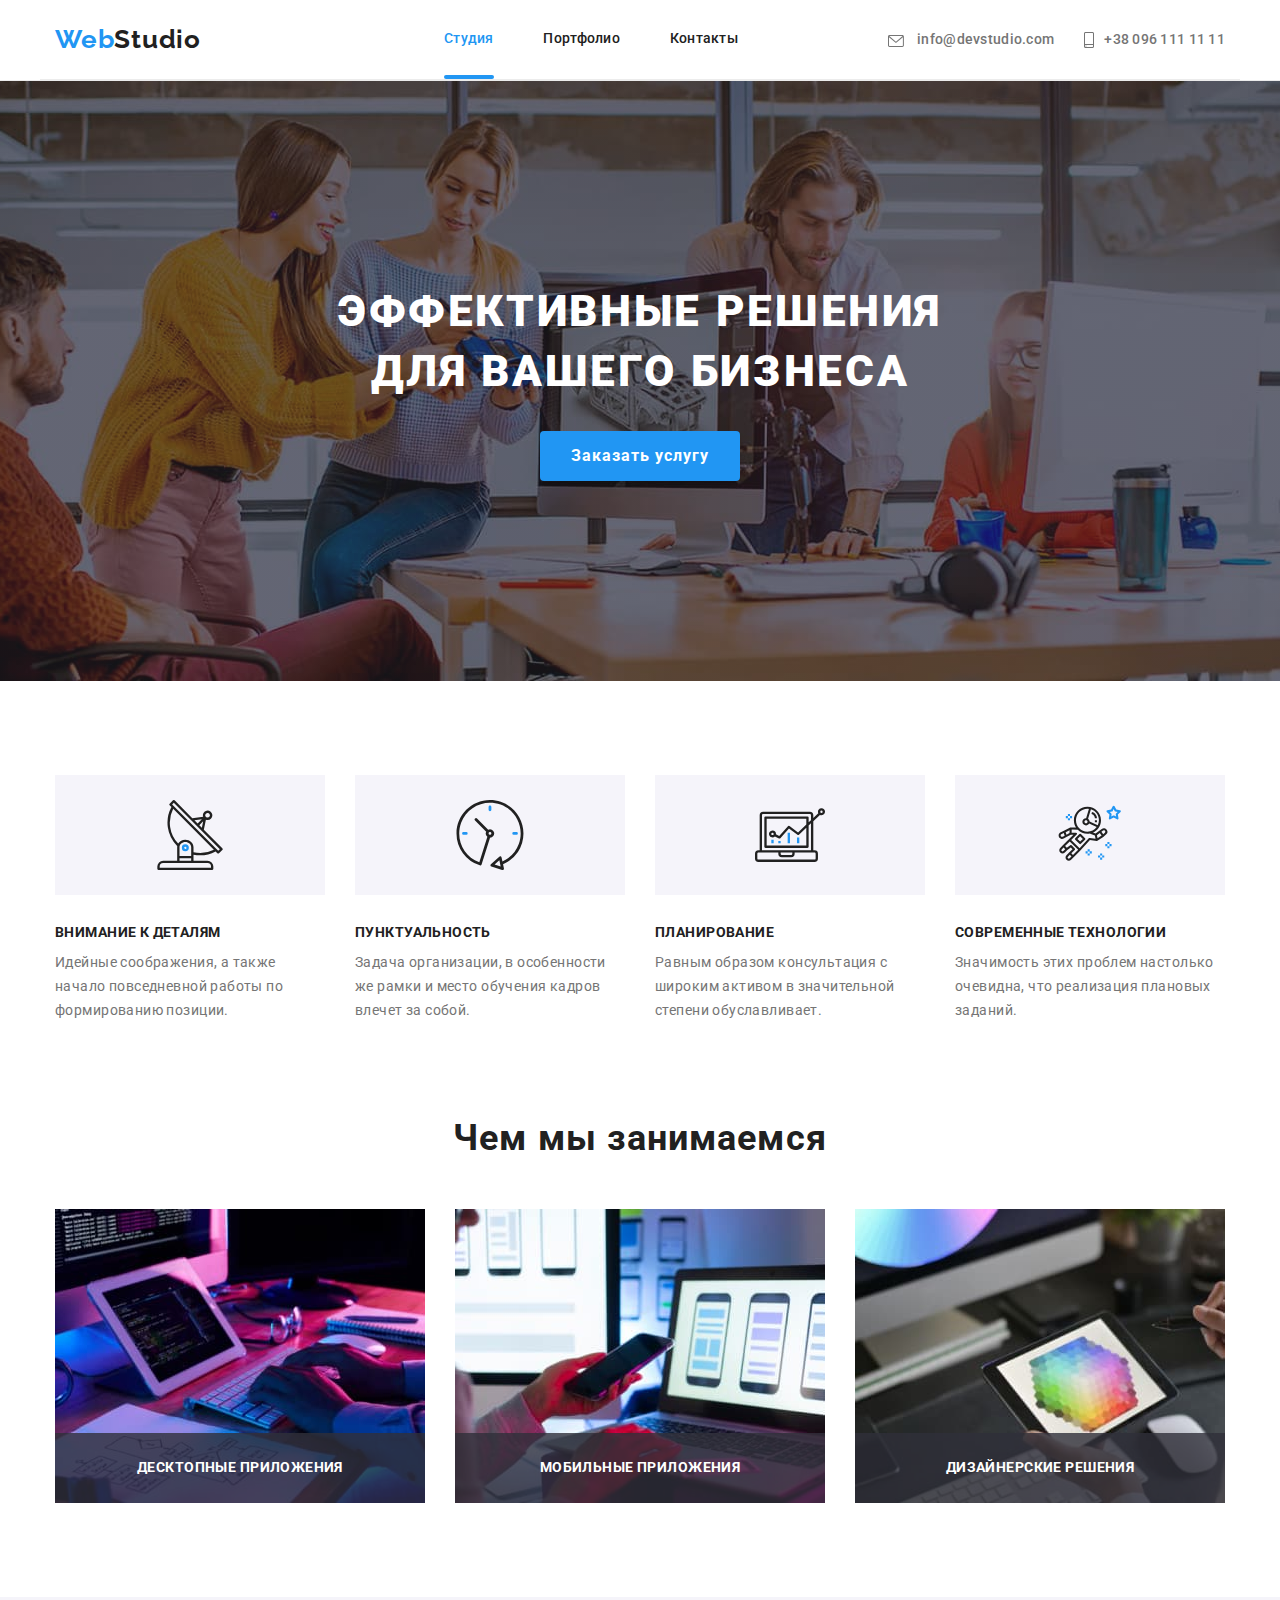
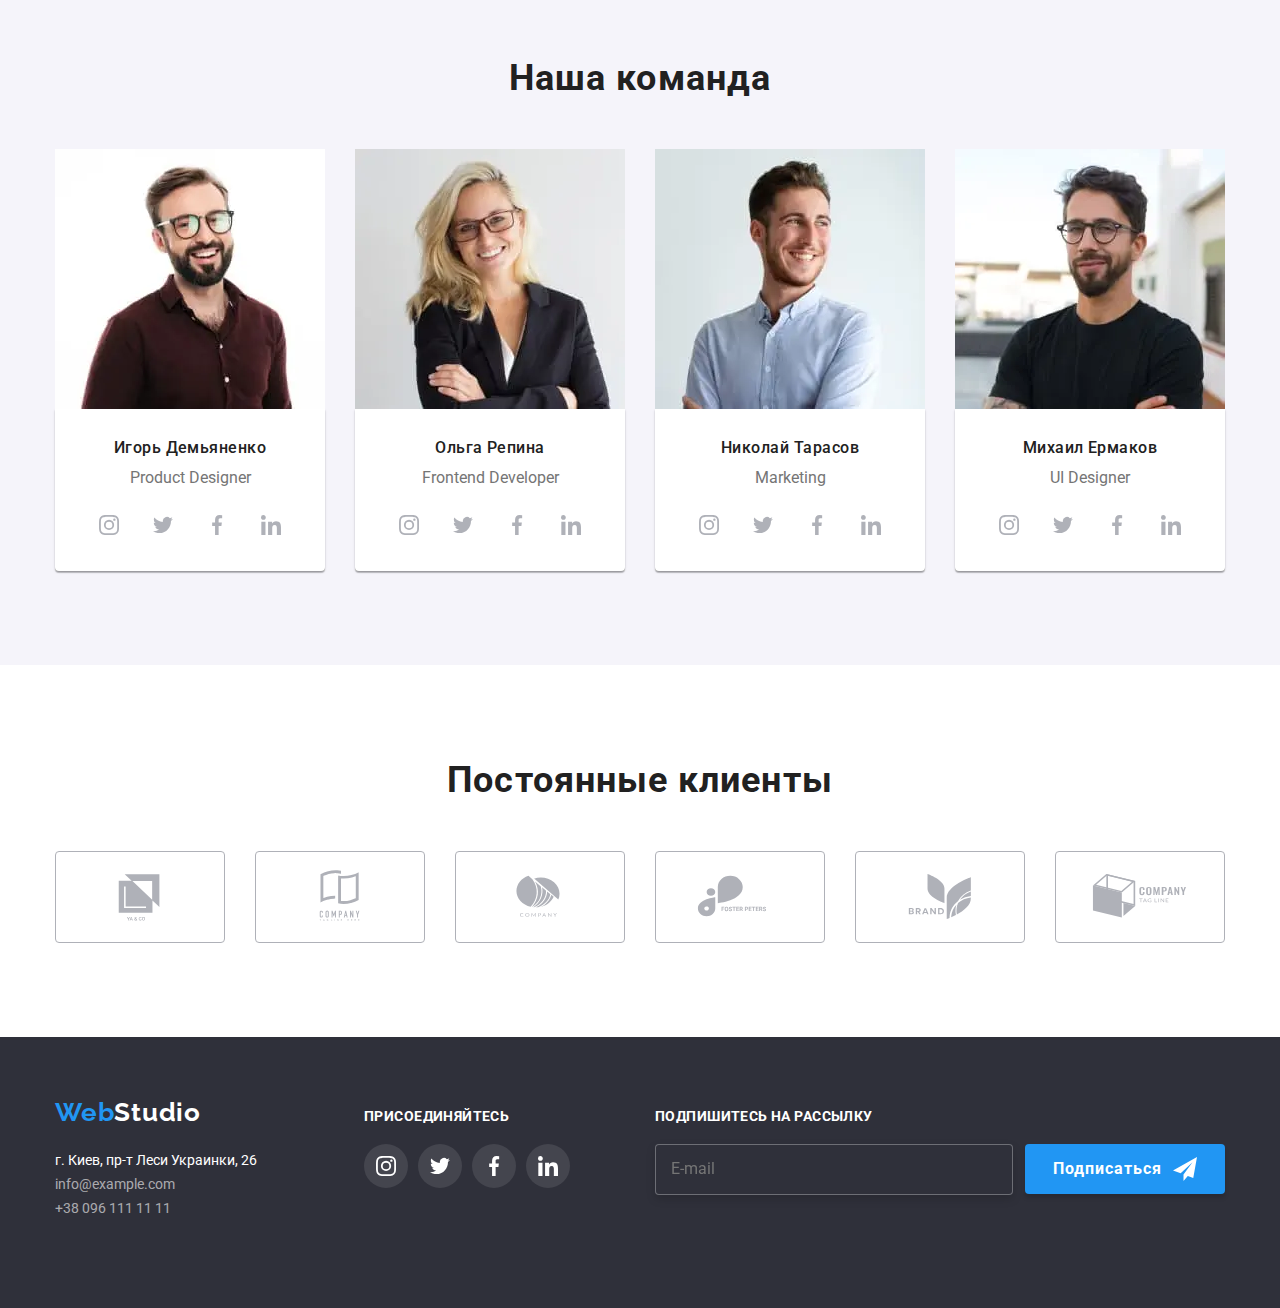
==== commit a2aa21e2: "77" ====
--- a/index.html
+++ b/index.html
@@ -21,8 +21,8 @@
     </head>
     <body>
         
-        <header class="container"> 
-            <div class=" header__box">
+        <header class="main-header "> 
+            <div class="container header__box">
                 <div class="logo logo__main">
                     <a href="#" class="logo__web">Web<span 
                         class="logo__web logo__studio">Studio</span> 
@@ -71,44 +71,54 @@
 
             <div class="mobile-menu " data-menu>
                 <div class="container mobile-menu__container">
-                    <button type="button" class="mobile-menu__close-btn" data-menu-close>
-                        <svg class="mobile-menu__close-icon" width="40" height="40">
-                            <use href="./images/sprite.svg#close"></use>
-                        </svg>
-                    </button>
-                   
-                    <nav class="mobile-menu__nav-main">
-                        <ul class="mobile-menu__nav">
-                            <li class="mobile-menu__nav-title">
-                                <a class="mobile-menu__nav-list mobile-menu__nav-list-current" href="./index.html" data-menu-close>Студия</a>
-                            </li>
-                            <li class="mobile-menu__nav-title">
-                                <a href="./portfolio.html" class="mobile-menu__nav-list">Портфолио</a>
-                            </li>
-                            <li class="mobile-menu__nav-title">
-                                <a class="mobile-menu__nav-list">Контакты</a>
-                            </li>
-                        </ul>
-                    </nav>
+                    
+                    <div class="mobile-menu__btn-nav">
+                        <button type="button" class="mobile-menu__close-btn" data-menu-close>
+                            <svg class="mobile-menu__close-icon" width="40" height="40">
+                                <use href="./images/sprite.svg#close"></use>
+                            </svg>
+                        </button>
                         
-                    <div class="mobile-menu__phone-mail">
-                        <a class="mobile-menu__phone" href="tel:+380961111111">
-                            +38 096 111 11 11</a>
-                    
-                        <a class="mobile-menu__email" href="mailto:info@devstudio.com">
-                            info@devstudio.com</a>
+                        <nav class="mobile-menu__nav-main">
+                            <ul class="mobile-menu__nav">
+                                <li class="mobile-menu__nav-title">
+                                    <a class="mobile-menu__nav-list mobile-menu__nav-list-current" href="./index.html"
+                                        data-menu-close>Студия</a>
+                                </li>
+                                <li class="mobile-menu__nav-title">
+                                    <a href="./portfolio.html" class="mobile-menu__nav-list">Портфолио</a>
+                                </li>
+                                <li class="mobile-menu__nav-title">
+                                    <a class="mobile-menu__nav-list">Контакты</a>
+                                </li>
+                            </ul>
+                        </nav>
                     </div>
                     
-                    <ul class="mobile-menu__social-networks">
-                        <li class="mobile-menu__social-network">
-                            <a href="" class="mobile-menu__network">Instagram</a> </li>
-                        <li class="mobile-menu__social-network">
-                            <a href="" class="mobile-menu__network">Twitter</a></li>
-                        <li class="mobile-menu__social-network">
-                            <a href="" class="mobile-menu__network">Facebook</a> </li>
-                        <li class="mobile-menu__social-network">
-                            <a href="" class="mobile-menu__network">LinkedIn</a> </li>
-                    </ul>
+                    <div class="mobile-menu__cont-nets">
+                        <div class="mobile-menu__phone-mail">
+                            <a class="mobile-menu__phone" href="tel:+380961111111">
+                                +38 096 111 11 11</a>
+                        
+                            <a class="mobile-menu__email" href="mailto:info@devstudio.com">
+                                info@devstudio.com</a>
+                        </div>
+                        
+                        <ul class="mobile-menu__social-networks">
+                            <li class="mobile-menu__social-network">
+                                <a href="" class="mobile-menu__network">Instagram</a>
+                            </li>
+                            <li class="mobile-menu__social-network">
+                                <a href="" class="mobile-menu__network">Twitter</a>
+                            </li>
+                            <li class="mobile-menu__social-network">
+                                <a href="" class="mobile-menu__network">Facebook</a>
+                            </li>
+                            <li class="mobile-menu__social-network">
+                                <a href="" class="mobile-menu__network">LinkedIn</a>
+                            </li>
+                        </ul>
+                    </div>
                     
                 </div>
                 
--- a/css/main.min.css
+++ b/css/main.min.css
@@ -1 +1 @@
-:root{--accent-color: #2196F3;--main-color-light-theme: #212121;--second-color-light-theme: #757575;--main-color-dark-theme: #FFFFFF;--form-btn-color: #188CE8;--color-light-theme: #FFFFFF;--header-border-bttm: #ECECEC;--svg-fill-main-color: #757575;--placeholder-color: #757575;--linear-gradient-color-from: rgba(47, 48, 58, 0.4);--linear-gradient-color-to: rgba(47, 48, 58, 0.4);--hero-btn-hover-color: #2196F3;--dest-background-color: #F5F4FA;--dest-hover-border-color: #000000;--busness-background-color: rgba(47, 48, 58, 0.8);--personal-background-color: #F5F4FA;--button-box-shadow: 0px 4px 4px rgba(0, 0, 0, 0.15);--team-shadow-card: 0px 1px 3px rgba(0, 0, 0, 0.12), 0px 1px 1px rgba(0, 0, 0, 0.14), 0px 2px 1px rgba(0, 0, 0, 0.2);--clients-card-main-color: #AFB1B8;--modal-background-color-backdrop: rgba(0, 0, 0, 0.1);--modal-background-color: #FFFFFF;--footer-background-color: #2F303A;--footer-address-color: rgba(255, 255, 255, 0.6);--footer-icons-background-color: rgba(255, 255, 255, 0.1);--footer-send-icon: #FFFFFF;--transition-dur-fun: 250ms cubic-bezier(0.4, 0, 0.2, 1);--portfolio-button-background-color: #F5F4FA;--portfolio-project-background: #FFFFFF;--portfolio-drop-shadow: drop-shadow(0px 4px 4px rgba(0, 0, 0, 0.25));--portfolio-link-color: #757575;--portfolio-title-link: #EEEEEE}.visuality-hidden{position:absolute;width:1px;height:1px;padding:0;margin:-1px;border:0;clip:rect(0 0 0 0);overflow:hidden}h1,h2,h3,h4,p{margin:0;padding:0}img{display:block;padding-left:0}body{margin-left:auto;margin-right:auto}html,body,header,footer,.port-main{font-family:"Roboto";font-style:normal;box-sizing:border-box;text-decoration:none}link,a{text-decoration:none}button{cursor:pointer;padding:0}ul,nl{list-style-type:none;font-size:0;padding:0}@media screen{section{padding-bottom:60px}}@media(min-width: 1200px){section{padding-bottom:94px}}.container{width:100%;padding-left:15px;padding-right:15px}@media screen and (min-width: 480px){.container{width:480px;margin-left:auto;margin-right:auto}}@media screen and (min-width: 768px){.container{width:768px}}@media screen and (min-width: 1200px){.container{width:1200px}}.mobile-menu{position:fixed;top:0;left:0;width:100%;height:100%;background-color:#fff;z-index:100;opacity:0;visibility:hidden;pointer-events:none}.mobile-menu.is-open{opacity:1;visibility:visible;pointer-events:auto;cursor:pointer}.mobile-menu__container{position:relative;padding-left:40px;display:flex;flex-direction:column}.mobile-menu__close-btn{position:absolute;top:10px;right:15px;background-color:rgba(0,0,0,0);border:none;padding:0;line-height:0}.mobile-menu__close-btn:focus{fill:var(--accent-color)}.mobile-menu__nav{margin-top:48px;margin-bottom:calc(100vmax - 205px - 234px - 48px)}.mobile-menu__nav-title:not(:last-child){margin-bottom:32px}.mobile-menu__nav-list{font-weight:500;font-size:40px;line-height:1.175;letter-spacing:.02em;text-decoration:none;color:var(--main-color-light-theme)}.mobile-menu__nav-list-current{color:var(--accent-color);text-decoration:none}.mobile-menu__phone-mail{display:flex;flex-direction:column}.mobile-menu__phone{font-weight:500;font-size:34px;line-height:1.18;letter-spacing:.02em;margin-bottom:32px;color:var(--accent-color)}.mobile-menu__email{font-weight:500;font-size:24px;line-height:28px;letter-spacing:.02em;margin-bottom:64px;color:#757575}.mobile-menu__social-networks{display:flex;justify-content:space-between}.mobile-menu__social-network{position:relative;font-weight:500;font-size:18px;line-height:1.222;letter-spacing:.02em;color:var(--accent-color)}.mobile-menu__social-network:not(:last-child){margin-right:20px}.mobile-menu__social-network:not(:last-child)::after{position:absolute;content:"";top:0;right:0px;width:1px;height:22px;background-color:#212121}.mobile-menu__social-network .mobile-menu__network{color:var(--accent-color);margin-right:20px}.button{display:block;width:200px;height:50px;margin-right:auto;margin-left:auto;align-items:center;text-align:center;background:var(--accent-color);border:0px;box-shadow:var(--button-box-shadow);border-radius:4px;font-weight:700;font-size:16px;line-height:1.75;letter-spacing:.06em;color:var(--main-color-dark-theme);transition:var(--transition-dur-fun)}.button:hover,.button:focus{background-color:var(--hero-btn-hover-color);border-color:var(--main-color-dark-theme)}.section-title{text-align:center;font-style:normal;font-weight:700;font-size:36px;line-height:1.17;letter-spacing:.03em;margin-bottom:50px;color:var(--main-color-light-theme)}.backdrop{position:fixed;top:0;left:0;width:100%;height:100%;background-color:var(--modal-background-color-backdrop);opacity:1;transition:opacity}.backdrop.is-hidden{opacity:0;pointer-events:none;transform:translate(-50%, -50%) scale(1.1)}@media screen{.modal{position:absolute;top:50%;left:50%;max-width:450px;min-height:581px;padding:40px;transform:translate(-50%, -50%) scale(1);opacity:1;background:var(--modal-background-color);box-shadow:0px 1px 3px rgba(0,0,0,.12),0px 1px 1px rgba(0,0,0,.14),0px 2px 1px rgba(0,0,0,.2);border-radius:4px;transition:transform var(--transition-dur-fun),opacity var(--transition-dur-fun)}.backdrop.is-hidden .modal{opacity:0}.mdl-button{position:absolute;top:8px;right:8px;width:30px;height:30px;border:0;margin:0;background-color:var(--main-color-dark-theme)}.cls-mdl-button-svg{height:30px;width:30px;fill:var(--dest-hover-border-color);border-radius:50%;border:1px solid rgba(0,0,0,.1);transition:fill var(--transition-dur-fun)}.cls-mdl-button-svg:hover,.cls-mdl-button-svg:focus{fill:var(--accent-color)}}@media(min-width: 1200px){.modal{max-width:528px;width:528px}}@media screen{.modal__form-title{font-weight:700;font-size:20px;line-height:1.15;text-align:center;letter-spacing:.03em;margin-bottom:12px;color:var(--main-color-light-theme)}.modal__form-input{display:flex;flex-direction:column;margin-bottom:10px}.modal__form-list-name{display:flex;flex-direction:column;margin-bottom:4px;font-weight:400;font-size:12px;line-height:1.12;letter-spacing:.01em;color:var(--second-color-light-theme)}.modal__f-svg{position:relative;margin-bottom:10px}.modal__form-input-field{width:100%;padding:11px 12px;padding-left:42px;border:none;border-radius:4px;font-size:14px;outline:none;cursor:pointer;border:1px solid rgba(33,33,33,.2);transition:border var(--transition-dur-fun)}.modal__form-input-field:hover,.modal__form-input-field:focus{border:1px solid var(--accent-color)}.modal__form-input-field input::placeholder{color:var(--placeholder-color)}.modal__form-svg{position:absolute;content:"";display:inline-block;top:50%;left:12px;transform:translateY(-50%);background-repeat:no-repeat;background-size:contain;width:18px;height:18px;fill:var(--main-color-light-theme);transition:fill var(--transition-dur-fun)}.modal__form-input-field:hover+.modal__form-svg,.modal__form-input-field:focus+.modal__form-svg{fill:var(--accent-color)}.modal__form-button{padding:10px 55px;background:var(--form-btn-color);border-color:var(--form-btn-color);transition:border-color var(--transition-dur-fun),box-shadow var(--transition-dur-fun)}.modal__form-button:hover,.modal__form-button:focus{box-shadow:0px 4px 4px rgba(0,0,0,.15)}.modal__form-comment{resize:none;font-weight:400;font-size:14px;line-height:1.12;letter-spacing:.01em;padding:12px 16px}.modal__label-checkbox{position:relative;display:inline-block;display:block;align-items:center;padding-left:22px;margin-bottom:30px;width:100%;font-weight:400;font-size:12px;line-height:1.1666666667;letter-spacing:.03em;color:var(--svg-fill-main-color)}.modal__label-checkbox .contract{color:var(--accent-color)}.checkbox-check{position:absolute;left:0px;top:50%;transform:translateY(-50%);width:16px;height:15px}.modal__form-checkbox:checked+.checkbox-check{visibility:hidden}.checkbox-not-check{visibility:hidden}.modal__form-checkbox:checked~.checkbox-not-check{visibility:visible}}@media(min-width: 1200px){.modal__label-checkbox{padding-left:35px;font-size:14px;line-height:1.7142857143;letter-spacing:.03em}.checkbox-check{left:12px}}@media screen{.navigation__main{display:none}.header-contacts{display:none}.header__box{padding-top:10px;padding-bottom:10px;display:flex;align-items:center;justify-content:space-between;border-bottom:1px solid var(--header-border-bttm)}.mobile-menu-btn{background-color:rgba(0,0,0,0);border:none;text-decoration:none;margin:0;line-height:0}.mobile-menu-btn:hover,.mobile-menu-btn:focus{fill:var(--accent-color)}.mobile-menu-btn__icon:hover,.mobile-menu-btn__icon:focus{fill:var(--accent-color)}.logo{font-family:"Raleway",sans-serif;font-weight:700;font-size:24px;line-height:1.08;letter-spacing:.03em;text-decoration:none}.logo__web{text-decoration:var(--color-light-theme);color:var(--accent-color);transition:text-decoration var(--transition-dur-fun)}.logo__web:hover,.logo__web:focus{text-decoration:2px solid var(--accent-color) underline}.logo__studio{color:var(--main-color-light-theme)}}@media screen and (min-width: 768px){.mobile-menu-btn{display:none}.mobile-menu{display:none}.is-close{display:none}.header__box{padding-top:21px;padding-bottom:21px;justify-self:flex-start}.logo{font-size:26px;line-height:1.19}.navigation__main{display:inline}.navigation{display:flex;width:294px;padding-right:auto;padding-left:auto;justify-content:space-between}.navigation__link{font-weight:500;font-size:14px;line-height:1.14;letter-spacing:.02em;text-decoration:none;color:var(--main-color-light-theme);transition:color var(--transition-dur-fun)}.navigation__link:hover,.navigation__link:focus{color:var(--accent-color)}.navigation__list{position:relative}.navigation__list_current{color:var(--accent-color)}.navigation__list_current::after{content:"";position:absolute;left:0;top:calc(50% + 40px - 4px);width:100%;height:4px;background-color:var(--accent-color);border-radius:2px}.header-contacts{display:flex;flex-direction:column}.email,.tel{font-weight:500;font-size:14px;line-height:1.14;letter-spacing:.02em;text-decoration:none;color:var(--second-color-light-theme);transition:color var(--transition-dur-fun)}.email{margin-bottom:10px}.email:hover,.email:focus{color:var(--accent-color)}.tel:hover,.tel:focus{color:var(--accent-color)}.envelope{width:16px;height:12px;margin-top:auto;margin-bottom:auto}.smartphone{width:10px;height:16px;margin-top:auto;margin-bottom:auto}.envelope,.smartphone{vertical-align:middle;margin-right:10px;padding:0;background-size:contain;fill:var(--svg-fill-main-color);transition:fill var(--transition-dur-fun)}.email:hover .envelope,.email:focus .envelope,.tel:hover .envelope,.tel:focus .envelope,.email:hover .smartphone,.email:focus .smartphone,.tel:hover .smartphone,.tel:focus .smartphone{fill:var(--accent-color)}}@media screen and (min-width: 1200px){.main-header{border-bottom:1px solid var(--header-border-bttm)}.header__box{padding-top:24px;padding-bottom:24px;margin-left:auto;margin-right:auto}.header-contacts{flex-direction:row;align-items:center}.email{margin-right:30px;margin-left:auto;margin-bottom:0}.email:hover,.email:focus{color:var(--accent-color)}}@media screen{.hero{margin:0 auto;padding-top:118px;padding-bottom:118px;align-items:center;max-width:480px;background-position:center;background-size:cover;background-repeat:no-repeat;background-image:linear-gradient(to top, var(--linear-gradient-color-from), var(--linear-gradient-color-to)),url(../images/mobile/hero-480/hero-480.jpg),linear-gradient(to top, var(--linear-gradient-color-from), var(--linear-gradient-color-to))}}@media screen and (min-device-pixel-ratio: 2),screen and (min-resolution: 192dpi),screen and (min-resolution: 2dppx){.hero{background-image:linear-gradient(to top, var(--linear-gradient-color-from), var(--linear-gradient-color-to)),url(../images/mobile/hero-480/hero-480@2x.jpg),linear-gradient(to top, var(--linear-gradient-color-from), var(--linear-gradient-color-to))}}@media screen{.hero__title{padding-bottom:30px;font-weight:900;font-size:26px;line-height:1.615;text-align:center;letter-spacing:.06em;text-transform:uppercase;color:#fff}}@media screen and (min-width: 768px){.hero{max-width:768px;background-image:linear-gradient(to top, var(--linear-gradient-color-from), var(--linear-gradient-color-to)),url(../images/tablet/hero-768/hero-768.jpg),linear-gradient(to top, var(--linear-gradient-color-from), var(--linear-gradient-color-to))}}@media screen and (min-width: 768px)and (min-device-pixel-ratio: 2),screen and (min-width: 768px)and (min-resolution: 192dpi),screen and (min-width: 768px)and (min-resolution: 2dppx){.hero{background-image:linear-gradient(to top, var(--linear-gradient-color-from), var(--linear-gradient-color-to)),url(../images/tablet/hero-768/hero-768@2x.jpg),linear-gradient(to top, var(--linear-gradient-color-from), var(--linear-gradient-color-to))}}@media screen and (min-width: 1200px){.hero{padding-top:200px;padding-bottom:200px;max-width:1600px;background-image:linear-gradient(to top, var(--linear-gradient-color-from), var(--linear-gradient-color-to)),url(../images/desktop/hero/hero-1600.jpg),linear-gradient(to top, var(--linear-gradient-color-from), var(--linear-gradient-color-to))}}@media screen and (min-width: 1200px)and (min-device-pixel-ratio: 2),screen and (min-width: 1200px)and (min-resolution: 192dpi),screen and (min-width: 1200px)and (min-resolution: 2dppx){.hero{background-image:linear-gradient(to top, var(--linear-gradient-color-from), var(--linear-gradient-color-to)),url(../images/desktop/hero/hero-1600@2x.jpg),linear-gradient(to top, var(--linear-gradient-color-from), var(--linear-gradient-color-to))}}@media screen and (min-width: 1200px){.hero__title{font-size:44px;line-height:1.364}}@media screen{.destination__box:not(:last-child){margin-bottom:30px}.destination__befor{padding:25px 0;display:flex;justify-content:center;align-items:center;background-color:var(--dest-background-color);border:none;transition-property:filter,border;transition:filter var(--transition-dur-fun),border var(--transition-dur-fun)}.destination__befor:hover{filter:drop-shadow(0px 4px 4px rgba(0, 0, 0, 0.25));border:1px solid var(--dest-hover-border-color)}.destination__img{width:70px;height:70px}.destination__title-item{padding-top:30px;margin-bottom:10px;font-weight:700;font-size:14px;line-height:1.14;text-align:center;letter-spacing:.03em;text-transform:uppercase;color:var(--main-color-light-theme)}.destination__link{font-weight:400;font-size:14px;line-height:1.71;letter-spacing:.03em;color:var(--second-color-light-theme)}}@media(min-width: 768px){.destination__item{display:flex;flex-wrap:wrap;gap:30px}.destination__box{width:calc((100% - 30px)/2);margin-bottom:0}.destination__title-item{text-align:left}}@media(min-width: 1200px){.destination__box{width:calc((100% - 90px)/4);font-size:1rem}.destination__box:not(:last-child){margin-bottom:0px}}@media(max-width: 1199px){.business{display:none}}@media(min-width: 1200px){.business{display:inline}.business__photo-item{display:flex;justify-content:space-between;margin-bottom:94px}.business__photo-img{position:relative;width:calc((100% - 60px)/3)}.business__title{position:absolute;bottom:0px;display:flex;justify-content:center;width:100%;height:70px;align-items:center;background-color:var(--busness-background-color)}.business__info{font-weight:700;font-size:14px;line-height:1.12;letter-spacing:.03em;text-transform:uppercase;color:var(--main-color-dark-theme)}}@media screen{.team{background-color:var(--personal-background-color);padding-top:60px}.team__title{margin-bottom:30px;font-weight:700;font-size:28px;line-height:1.179;text-align:center;letter-spacing:.03em;color:#212121}.team__own-data{background:var(--main-color-dark-theme)}.team__own-data:not(:last-child){margin-bottom:30px}.team__photo{width:calc(100vw - 30px)}.team__name-job{display:block;justify-content:center;padding:0 0 24px 0;box-shadow:var(--team-shadow-card);text-align:center;border-radius:0px 0px 4px 4px}.team__name{padding-top:30px;margin-bottom:10px;font-weight:500;font-size:16px;line-height:1.17;letter-spacing:.03em;color:var(--main-color-light-theme)}.job-name{margin-bottom:16px;font-weight:400;font-size:16px;line-height:1.19;color:var(--second-color-light-theme)}.team__icons{display:flex;justify-content:center;fill:var(--second-color-light-theme)}.team__icon-list{width:44px;height:44px}.team__a-icons{width:100%;height:44px;margin-right:10px;border-radius:50%;display:flex;justify-content:center;align-items:center;background-color:var(--main-color-dark-theme);border-color:var(--main-color-dark-theme);fill:var(--clients-card-main-color);transition-property:fill;transition:fill var(--transition-dur-fun),background-color var(--transition-dur-fun)}.team__a-icons:hover,.team__a-icons:focus{border-radius:50%;fill:var(--main-color-dark-theme);background-color:var(--accent-color);border:var(--accent-color);outline:none}.team__icon-list:not(:last-child){margin-right:10px}.team__list{content:"";width:20px;height:20px;background-size:contain;background-repeat:no-repeat}}@media(min-width: 480px){.team__photo{width:100%}}@media(min-width: 768px){.team__list-cards{display:flex;flex-wrap:wrap;gap:30px}.team__own-data{width:calc((100% - 30px)/2)}.team__own-data:not(:last-child){margin-bottom:0px}}@media(min-width: 1200px){.team__own-data{width:calc((100% - 90px)/4)}}@media screen{.clients__title{margin-bottom:30px;font-weight:700;font-size:28px;line-height:1.179;text-align:center;letter-spacing:.03em;color:#212121}.clients__icons{display:flex;flex-wrap:wrap;gap:30px}.clients__icon-list{width:calc((100% - 30px)/2);height:92px}.clients__link{width:100%;height:100%;display:flex;justify-content:center;align-items:center;background-color:var(--main-color-dark-theme);border:1px solid var(--clients-card-main-color);border-radius:4px;fill:var(--clients-card-main-color);transition-property:fill;transition:fill var(--transition-dur-fun),border var(--transition-dur-fun)}.clients__link:focus,.clients__link:hover{outline:none;border:1px solid var(--accent-color);fill:var(--accent-color)}.clients__list{width:106px;height:60px;border:none}}@media(min-width: 768px){.clients__icon-list{width:calc((100% - 60px)/3)}}@media(min-width: 1200px){.clients__icon-list{width:calc((100% - 150px)/6)}}@media screen{.port-portfolio{color:var(--accent-color)}.port-filters{padding-top:60px;margin-bottom:40px;display:flex;flex-wrap:wrap;row-gap:16px;column-gap:8px;justify-content:left}.port-filters .port-button{padding:6px 22px;background-color:var(--portfolio-button-background-color);font-weight:500;font-size:16px;line-height:1.625;letter-spacing:.03em;border-radius:4px;border:var(--portfolio-button-background-color);color:var(--main-color-light-theme);transition-property:filter;transition:filter var(--transition-dur-fun),background-color var(--transition-dur-fun),color var(--transition-dur-fun)}.port-filters .port-button:hover,.port-filters .port-button:focus{background-color:var(--accent-color);color:var(--main-color-dark-theme);filter:drop-shadow(0px 4px 4px rgba(0, 0, 0, 0.25));outline:none}.port-project{position:relative;overflow:hidden;background:#fff;transition:filter var(--transition-dur-fun)}.port-project:hover{filter:var(--portfolio-drop-shadow)}.port-project:not(:last-child){margin-bottom:30px}.port-title-link{padding:20px 24px}.port-title-link .port-title{margin-bottom:10px;font-weight:700;font-size:18px;line-height:2;letter-spacing:.06em;color:var(--main-color-light-theme)}.port-title-link .port-link{font-weight:400;font-size:16px;line-height:1.88;letter-spacing:.03em;color:var(--portfolio-link-color)}.port-overlay-overflow{display:inline-block;content:"";position:absolute;top:0;left:0;width:100%;height:294px;overflow:hidden}.port-overlay-overflow .port-overlay{display:inline-block;content:"";position:absolute;top:0;left:0;width:100%;height:100%;padding:63px 24px;padding:49px 24px;background-color:var(--accent-color);opacity:.9;outline:var(--accent-color);transform:translateY(101%);transition:transform var(--transition-dur-fun)}.port-project:hover .port-overlay-overflow .port-overlay{transform:translateY(0%)}.port-overlay-overflow .port-overlay .port-overlay-text{font-weight:400;font-size:18px;line-height:1.56;letter-spacing:.03em;color:var(--main-color-dark-theme)}}@media(min-width: 768px){.port-filters{justify-content:center}.port-projects{display:flex;flex-wrap:wrap;gap:30px}.port-project{width:calc((100% - 30px)/2);background:#fff;border:1px solid #eee}.port-overlay-overflow{height:230px}}@media(min-width: 1200px){.port-project{width:calc((100% - 60px)/3)}.port-overlay-overflow{height:240px}}@media screen{.footer{background-color:var(--footer-background-color);padding:60px 0px;text-align:center}.footer__logo{margin-bottom:20px}.footer__logo-studio{color:var(--main-color-dark-theme)}.footer__address{color:var(--footer-address-color);display:flex;flex-direction:column;font-style:normal}.address-link{font-weight:400;font-size:14px;line-height:1.74;color:var(--footer-address-color);text-decoration:none}.address-city{color:var(--main-color-dark-theme)}.footer__logo-adress{margin-bottom:60px}.footer__title{margin-bottom:20px;font-weight:700;font-size:14px;line-height:1.12;letter-spacing:.03em;text-transform:uppercase;margin-bottom:20px;color:var(--main-color-dark-theme)}.footer-icons{display:flex;justify-content:center;margin-bottom:60px}.footer-a-icons{border:0;border-radius:50%;background:var(--footer-icons-background-color);fill:var(--main-color-dark-theme);outline:none;transition-property:background-color;transition:background-color var(--transition-dur-fun)}.footer__form-title{margin-bottom:20px;font-weight:700;font-size:14px;line-height:1.12;letter-spacing:.03em;text-transform:uppercase;color:var(--main-color-dark-theme)}.footer__input{width:100%;margin-bottom:20px;padding:15px;font-size:16px;color:var(--main-color-dark-theme);background-color:var(--footer-background-color);border:1px solid rgba(255,255,255,.3);filter:drop-shadow(0px 4px 4px rgba(0, 0, 0, 0.15));border-radius:4px}.footer__form-btn{position:relative;text-align:start;padding:0 28px;border-color:var(--accent-color);outline:none;cursor:pointer}.footer-send-svg{position:absolute;top:50%;right:28px;transform:translateY(-50%);content:"";width:24px;height:24px;padding:0;background-repeat:no-repeat;background-size:contain;fill:var(--footer-send-icon)}}@media(min-width: 768px){.footer__logo-social{display:flex;padding:0}.footer__logo-adress{padding-left:76px}.footer__social{padding-top:5px;padding-right:89px;margin-left:auto}.footer__form{padding-left:166px;padding-right:152px}}@media(min-width: 1200px){.footer__logo-adress{text-align:left;padding:0;margin-right:70px;margin-bottom:0}.footer__social{padding-top:12px;padding-right:0;margin-left:0}.footer__blocks{display:flex}.footer__form{width:570px;margin-left:auto;padding:12px 0 0 0;text-align:left}.footer__form-mail-btn{display:flex;justify-content:space-between}.footer__input{width:358px;margin-right:12px}.footer-form-mail-btn{display:flex}}/*# sourceMappingURL=main.min.css.map */+:root{--accent-color: #2196F3;--main-color-light-theme: #212121;--second-color-light-theme: #757575;--main-color-dark-theme: #FFFFFF;--form-btn-color: #188CE8;--color-light-theme: #FFFFFF;--header-border-bttm: #ECECEC;--svg-fill-main-color: #757575;--placeholder-color: #757575;--linear-gradient-color-from: rgba(47, 48, 58, 0.4);--linear-gradient-color-to: rgba(47, 48, 58, 0.4);--hero-btn-hover-color: #2196F3;--dest-background-color: #F5F4FA;--dest-hover-border-color: #000000;--busness-background-color: rgba(47, 48, 58, 0.8);--personal-background-color: #F5F4FA;--button-box-shadow: 0px 4px 4px rgba(0, 0, 0, 0.15);--team-shadow-card: 0px 1px 3px rgba(0, 0, 0, 0.12), 0px 1px 1px rgba(0, 0, 0, 0.14), 0px 2px 1px rgba(0, 0, 0, 0.2);--clients-card-main-color: #AFB1B8;--modal-background-color-backdrop: rgba(0, 0, 0, 0.1);--modal-background-color: #FFFFFF;--footer-background-color: #2F303A;--footer-address-color: rgba(255, 255, 255, 0.6);--footer-icons-background-color: rgba(255, 255, 255, 0.1);--footer-send-icon: #FFFFFF;--transition-dur-fun: 250ms cubic-bezier(0.4, 0, 0.2, 1);--portfolio-button-background-color: #F5F4FA;--portfolio-project-background: #FFFFFF;--portfolio-drop-shadow: drop-shadow(0px 4px 4px rgba(0, 0, 0, 0.25));--portfolio-link-color: #757575;--portfolio-title-link: #EEEEEE}.visuality-hidden{position:absolute;width:1px;height:1px;padding:0;margin:-1px;border:0;clip:rect(0 0 0 0);overflow:hidden}h1,h2,h3,h4,p{margin:0;padding:0}img{display:block;padding-left:0}body{margin-left:auto;margin-right:auto}html,body,header,footer,.port-main{font-family:"Roboto";font-style:normal;box-sizing:border-box;text-decoration:none}link,a{text-decoration:none}button{cursor:pointer;padding:0}ul,nl{list-style-type:none;font-size:0;padding:0}@media screen{section{padding-bottom:60px}}@media(min-width: 1200px){section{padding-bottom:94px;padding-top:94px}}.container{width:100%;padding-left:15px;padding-right:15px}@media screen and (min-width: 480px){.container{width:480px;margin-left:auto;margin-right:auto}}@media screen and (min-width: 768px){.container{width:768px}}@media screen and (min-width: 1200px){.container{width:1200px}}.mobile-menu{position:fixed;top:0;left:0;width:100%;height:100%;background-color:#fff;z-index:100;opacity:0;visibility:hidden;pointer-events:none}.mobile-menu.is-open{opacity:1;visibility:visible;pointer-events:auto;cursor:pointer}.mobile-menu__container{height:100vmax;position:relative;display:flex;flex-direction:column;justify-content:space-between;padding-left:40px}.mobile-menu__close-btn{position:absolute;top:10px;right:15px;background-color:rgba(0,0,0,0);border:none;padding:0;line-height:0}.mobile-menu__close-btn:focus{fill:var(--accent-color)}.mobile-menu__nav-main{margin-top:6vmax}.mobile-menu__nav-title:not(:last-child){margin-bottom:4vmax}.mobile-menu__nav-list{font-weight:500;font-size:40px;line-height:1.175;letter-spacing:.02em;text-decoration:none;color:var(--main-color-light-theme)}.mobile-menu__nav-list-current{color:var(--accent-color);text-decoration:none}.mobile-menu__phone-mail{display:flex;flex-direction:column}.mobile-menu__phone{font-weight:500;font-size:34px;line-height:1.18;letter-spacing:.02em;margin-bottom:4vmax;color:var(--accent-color)}.mobile-menu__email{font-weight:500;font-size:24px;line-height:28px;letter-spacing:.02em;margin-bottom:8vmax;color:#757575}.mobile-menu__social-networks{display:flex;margin-bottom:2.5vmax}.mobile-menu__social-network{position:relative;font-weight:500;font-size:18px;line-height:1.222;letter-spacing:.02em;color:var(--accent-color)}.mobile-menu__social-network:not(:last-child){margin-right:20px}.mobile-menu__social-network:not(:last-child)::after{position:absolute;content:"";top:0;right:-10px;width:1px;height:22px;background-color:#212121}.mobile-menu__social-network .mobile-menu__network{color:var(--accent-color);margin-right:2.5vmax}.button{display:block;width:200px;height:50px;margin-right:auto;margin-left:auto;align-items:center;text-align:center;background:var(--accent-color);border:0px;box-shadow:var(--button-box-shadow);border-radius:4px;font-weight:700;font-size:16px;line-height:1.75;letter-spacing:.06em;color:var(--main-color-dark-theme);transition:var(--transition-dur-fun)}.button:hover,.button:focus{background-color:var(--hero-btn-hover-color);border-color:var(--main-color-dark-theme)}.section-title{text-align:center;font-style:normal;font-weight:700;font-size:36px;line-height:1.17;letter-spacing:.03em;margin-bottom:50px;color:var(--main-color-light-theme)}.backdrop{position:fixed;top:0;left:0;width:100%;height:100%;background-color:var(--modal-background-color-backdrop);opacity:1;transition:opacity}.backdrop.is-hidden{opacity:0;pointer-events:none;transform:translate(-50%, -50%) scale(1.1)}@media screen{.modal{position:absolute;top:50%;left:50%;max-width:450px;min-height:581px;padding:40px;transform:translate(-50%, -50%) scale(1);opacity:1;background:var(--modal-background-color);box-shadow:0px 1px 3px rgba(0,0,0,.12),0px 1px 1px rgba(0,0,0,.14),0px 2px 1px rgba(0,0,0,.2);border-radius:4px;transition:transform var(--transition-dur-fun),opacity var(--transition-dur-fun)}.backdrop.is-hidden .modal{opacity:0}.mdl-button{position:absolute;top:8px;right:8px;width:30px;height:30px;border:0;margin:0;background-color:var(--main-color-dark-theme)}.cls-mdl-button-svg{height:30px;width:30px;fill:var(--dest-hover-border-color);border-radius:50%;border:1px solid rgba(0,0,0,.1);transition:fill var(--transition-dur-fun)}.cls-mdl-button-svg:hover,.cls-mdl-button-svg:focus{fill:var(--accent-color)}}@media(min-width: 1200px){.modal{max-width:528px;width:528px}}@media screen{.modal__form-title{font-weight:700;font-size:20px;line-height:1.15;text-align:center;letter-spacing:.03em;margin-bottom:12px;color:var(--main-color-light-theme)}.modal__form-input{display:flex;flex-direction:column;margin-bottom:10px}.modal__form-list-name{display:flex;flex-direction:column;margin-bottom:4px;font-weight:400;font-size:12px;line-height:1.12;letter-spacing:.01em;color:var(--second-color-light-theme)}.modal__f-svg{position:relative;margin-bottom:10px}.modal__form-input-field{width:100%;padding:11px 12px;padding-left:42px;border:none;border-radius:4px;font-size:14px;outline:none;cursor:pointer;border:1px solid rgba(33,33,33,.2);transition:border var(--transition-dur-fun)}.modal__form-input-field:hover,.modal__form-input-field:focus{border:1px solid var(--accent-color)}.modal__form-input-field input::placeholder{color:var(--placeholder-color)}.modal__form-svg{position:absolute;content:"";display:inline-block;top:50%;left:12px;transform:translateY(-50%);background-repeat:no-repeat;background-size:contain;width:18px;height:18px;fill:var(--main-color-light-theme);transition:fill var(--transition-dur-fun)}.modal__form-input-field:hover+.modal__form-svg,.modal__form-input-field:focus+.modal__form-svg{fill:var(--accent-color)}.modal__form-button{padding:10px 55px;background:var(--form-btn-color);border-color:var(--form-btn-color);transition:border-color var(--transition-dur-fun),box-shadow var(--transition-dur-fun)}.modal__form-button:hover,.modal__form-button:focus{box-shadow:0px 4px 4px rgba(0,0,0,.15)}.modal__form-comment{resize:none;font-weight:400;font-size:14px;line-height:1.12;letter-spacing:.01em;padding:12px 16px}.modal__label-checkbox{position:relative;display:inline-block;display:block;align-items:center;padding-left:22px;margin-bottom:30px;width:100%;font-weight:400;font-size:12px;line-height:1.1666666667;letter-spacing:.03em;color:var(--svg-fill-main-color)}.modal__label-checkbox .contract{color:var(--accent-color);text-decoration:underline}.checkbox-check{position:absolute;left:0px;top:50%;transform:translateY(-50%);width:16px;height:15px}.modal__form-checkbox:checked+.checkbox-check{visibility:hidden}.checkbox-not-check{visibility:hidden}.modal__form-checkbox:checked~.checkbox-not-check{visibility:visible}}@media(min-width: 1200px){.modal__label-checkbox{padding-left:35px;font-size:14px;line-height:1.7142857143;letter-spacing:.03em}.checkbox-check{left:12px}}@media screen{.navigation__main{display:none}.header-contacts{display:none}.main-header{border-bottom:1px solid var(--header-border-bttm)}.header__box{padding-top:10px;padding-bottom:10px;display:flex;align-items:center;justify-content:space-between;border-bottom:1px solid var(--header-border-bttm)}.mobile-menu-btn{background-color:rgba(0,0,0,0);border:none;text-decoration:none;margin:0;line-height:0}.mobile-menu-btn:hover,.mobile-menu-btn:focus{fill:var(--accent-color)}.mobile-menu-btn__icon:hover,.mobile-menu-btn__icon:focus{fill:var(--accent-color)}.logo{font-family:"Raleway",sans-serif;font-weight:700;font-size:24px;line-height:1.08;letter-spacing:.03em;text-decoration:none}.logo__web{text-decoration:var(--color-light-theme);color:var(--accent-color);transition:text-decoration var(--transition-dur-fun)}.logo__web:hover,.logo__web:focus{text-decoration:2px solid var(--accent-color) underline}.logo__studio{color:var(--main-color-light-theme)}}@media screen and (min-width: 768px){.mobile-menu-btn{display:none}.mobile-menu{display:none}.is-close{display:none}.header__box{padding-top:21px;padding-bottom:21px;justify-self:flex-start}.logo{font-size:26px;line-height:1.19}.navigation__main{display:inline}.navigation{display:flex;width:294px;padding-right:auto;padding-left:auto;justify-content:space-between}.navigation__link{font-weight:500;font-size:14px;line-height:1.14;letter-spacing:.02em;text-decoration:none;color:var(--main-color-light-theme);transition:color var(--transition-dur-fun)}.navigation__link:hover,.navigation__link:focus{color:var(--accent-color)}.navigation__list{position:relative}.navigation__list_current{color:var(--accent-color)}.navigation__list_current::after{content:"";position:absolute;left:0;top:calc(50% + 40px - 4px);width:100%;height:4px;background-color:var(--accent-color);border-radius:2px}.header-contacts{display:flex;flex-direction:column}.email,.tel{font-weight:500;font-size:12px;line-height:1.1666666667;letter-spacing:.02em;text-decoration:none;color:var(--second-color-light-theme);transition:color var(--transition-dur-fun)}.email{margin-bottom:10px}.email:hover,.email:focus{color:var(--accent-color)}.tel:hover,.tel:focus{color:var(--accent-color)}.envelope{width:16px;height:12px;margin-top:auto;margin-bottom:auto}.smartphone{width:10px;height:16px;margin-top:auto;margin-bottom:auto}.envelope,.smartphone{vertical-align:middle;margin-right:10px;padding:0;background-size:contain;fill:var(--svg-fill-main-color);transition:fill var(--transition-dur-fun)}.email:hover .envelope,.email:focus .envelope,.tel:hover .envelope,.tel:focus .envelope,.email:hover .smartphone,.email:focus .smartphone,.tel:hover .smartphone,.tel:focus .smartphone{fill:var(--accent-color)}}@media screen and (min-width: 1200px){.main-header{border-bottom:1px solid var(--header-border-bttm)}.header__box{padding-top:24px;padding-bottom:24px;margin-left:auto;margin-right:auto}.logo{margin-right:93px}.header-contacts{flex-direction:row;align-items:center}.email{margin-right:30px;margin-left:auto;margin-bottom:0}.email:hover,.email:focus{color:var(--accent-color)}.email,.tel{font-size:14px;line-height:1.1428571429}}@media screen{.hero{margin:0 auto;padding-top:118px;padding-bottom:118px;align-items:center;max-width:480px;background-position:center;background-size:cover;background-repeat:no-repeat;background-image:linear-gradient(to top, var(--linear-gradient-color-from), var(--linear-gradient-color-to)),url(../images/mobile/hero-480/hero-480.jpg),linear-gradient(to top, var(--linear-gradient-color-from), var(--linear-gradient-color-to))}}@media screen and (min-device-pixel-ratio: 2),screen and (min-resolution: 192dpi),screen and (min-resolution: 2dppx){.hero{background-image:linear-gradient(to top, var(--linear-gradient-color-from), var(--linear-gradient-color-to)),url(../images/mobile/hero-480/hero-480@2x.jpg),linear-gradient(to top, var(--linear-gradient-color-from), var(--linear-gradient-color-to))}}@media screen{.hero__title{padding-bottom:30px;font-weight:900;font-size:26px;line-height:1.615;text-align:center;letter-spacing:.06em;text-transform:uppercase;color:#fff}}@media screen and (min-width: 768px){.hero{max-width:768px;background-image:linear-gradient(to top, var(--linear-gradient-color-from), var(--linear-gradient-color-to)),url(../images/tablet/hero-768/hero-768.jpg),linear-gradient(to top, var(--linear-gradient-color-from), var(--linear-gradient-color-to))}}@media screen and (min-width: 768px)and (min-device-pixel-ratio: 2),screen and (min-width: 768px)and (min-resolution: 192dpi),screen and (min-width: 768px)and (min-resolution: 2dppx){.hero{background-image:linear-gradient(to top, var(--linear-gradient-color-from), var(--linear-gradient-color-to)),url(../images/tablet/hero-768/hero-768@2x.jpg),linear-gradient(to top, var(--linear-gradient-color-from), var(--linear-gradient-color-to))}}@media screen and (min-width: 1200px){.with-img{padding:0}.hero{padding-top:200px;padding-bottom:200px;max-width:1600px;background-image:linear-gradient(to top, var(--linear-gradient-color-from), var(--linear-gradient-color-to)),url(../images/desktop/hero/hero-1600.jpg),linear-gradient(to top, var(--linear-gradient-color-from), var(--linear-gradient-color-to))}}@media screen and (min-width: 1200px)and (min-device-pixel-ratio: 2),screen and (min-width: 1200px)and (min-resolution: 192dpi),screen and (min-width: 1200px)and (min-resolution: 2dppx){.hero{background-image:linear-gradient(to top, var(--linear-gradient-color-from), var(--linear-gradient-color-to)),url(../images/desktop/hero/hero-1600@2x.jpg),linear-gradient(to top, var(--linear-gradient-color-from), var(--linear-gradient-color-to))}}@media screen and (min-width: 1200px){.hero__title{font-size:44px;line-height:1.364}}@media screen{.destination__box:not(:last-child){margin-bottom:30px}.destination__befor{padding:25px 0;display:flex;justify-content:center;align-items:center;background-color:var(--dest-background-color);border:none;transition-property:filter,border;transition:filter var(--transition-dur-fun),border var(--transition-dur-fun)}.destination__befor:hover{filter:drop-shadow(0px 4px 4px rgba(0, 0, 0, 0.25));border:1px solid var(--dest-hover-border-color)}.destination__img{width:70px;height:70px}.destination__title-item{padding-top:30px;margin-bottom:10px;font-weight:700;font-size:14px;line-height:1.14;text-align:center;letter-spacing:.03em;text-transform:uppercase;color:var(--main-color-light-theme)}.destination__link{font-weight:400;font-size:14px;line-height:1.71;letter-spacing:.03em;color:var(--second-color-light-theme)}}@media(min-width: 768px){.destination__box:not(:last-child){margin-bottom:0px}.destination__item{display:flex;flex-wrap:wrap;gap:30px}.destination__box{width:calc((100% - 30px)/2);margin-bottom:0}.destination__title-item{text-align:left}}@media(min-width: 1200px){.destination__box{width:calc((100% - 90px)/4);font-size:1rem}.destination__box:not(:last-child){margin-bottom:0px}}@media(max-width: 1199px){.business{display:none}}@media(min-width: 1200px){.business{display:inline}.business__photo-item{display:flex;justify-content:space-between;margin-bottom:94px}.business__photo-img{position:relative;width:calc((100% - 60px)/3)}.business__title{position:absolute;bottom:0px;display:flex;justify-content:center;width:100%;height:70px;align-items:center;background-color:var(--busness-background-color)}.business__info{font-weight:700;font-size:14px;line-height:1.12;letter-spacing:.03em;text-transform:uppercase;color:var(--main-color-dark-theme)}}@media screen{.team{background-color:var(--personal-background-color);padding-top:60px}.team__title{margin-bottom:30px;font-weight:700;font-size:28px;line-height:1.179;text-align:center;letter-spacing:.03em;color:#212121}.team__own-data{background:var(--main-color-dark-theme)}.team__own-data:not(:last-child){margin-bottom:30px}.team__photo{width:calc(100vw - 30px)}.team__name-job{display:block;justify-content:center;padding:0 0 24px 0;box-shadow:var(--team-shadow-card);text-align:center;border-radius:0px 0px 4px 4px}.team__name{padding-top:30px;margin-bottom:10px;font-weight:500;font-size:16px;line-height:1.17;letter-spacing:.03em;color:var(--main-color-light-theme)}.job-name{margin-bottom:16px;font-weight:400;font-size:16px;line-height:1.19;color:var(--second-color-light-theme)}.team__icons{display:flex;justify-content:center;fill:var(--second-color-light-theme)}.team__icon-list{width:44px;height:44px}.team__a-icons{width:100%;height:44px;margin-right:10px;border-radius:50%;display:flex;justify-content:center;align-items:center;background-color:var(--main-color-dark-theme);border-color:var(--main-color-dark-theme);fill:var(--clients-card-main-color);transition-property:fill;transition:fill var(--transition-dur-fun),background-color var(--transition-dur-fun)}.team__a-icons:hover,.team__a-icons:focus{border-radius:50%;fill:var(--main-color-dark-theme);background-color:var(--accent-color);border:var(--accent-color);outline:none}.team__icon-list:not(:last-child){margin-right:10px}.team__list{content:"";width:20px;height:20px;background-size:contain;background-repeat:no-repeat}}@media(min-width: 480px){.team__photo{width:100%}}@media(min-width: 768px){.team__list-cards{display:flex;flex-wrap:wrap;gap:30px}.team__own-data{width:calc((100% - 30px)/2)}.team__own-data:not(:last-child){margin-bottom:0px}}@media(min-width: 1200px){.team__title{font-size:36px;line-height:1.1666666667;margin-bottom:50px}.team__own-data{width:calc((100% - 90px)/4)}}@media screen{.clients__title{margin-bottom:30px;font-weight:700;font-size:28px;line-height:1.179;text-align:center;letter-spacing:.03em;color:#212121}.clients__icons{display:flex;flex-wrap:wrap;gap:30px}.clients__icon-list{width:calc((100% - 30px)/2);height:92px}.clients__link{width:100%;height:100%;display:flex;justify-content:center;align-items:center;background-color:var(--main-color-dark-theme);border:1px solid var(--clients-card-main-color);border-radius:4px;fill:var(--clients-card-main-color);transition-property:fill;transition:fill var(--transition-dur-fun),border var(--transition-dur-fun)}.clients__link:focus,.clients__link:hover{outline:none;border:1px solid var(--accent-color);fill:var(--accent-color)}.clients__list{width:106px;height:60px;border:none}}@media(min-width: 768px){.clients__icon-list{width:calc((100% - 60px)/3)}}@media(min-width: 1200px){.clients__title{font-size:36px;line-height:1.1666666667;margin-bottom:50px}.clients__icon-list{width:calc((100% - 150px)/6)}}@media screen{.port-portfolio{color:var(--accent-color)}.port-filters{padding-top:60px;margin-bottom:40px;display:flex;flex-wrap:wrap;row-gap:16px;column-gap:8px;justify-content:left}.port-filters .port-button{padding:6px 22px;background-color:var(--portfolio-button-background-color);font-weight:500;font-size:16px;line-height:1.625;letter-spacing:.03em;border-radius:4px;border:var(--portfolio-button-background-color);color:var(--main-color-light-theme);transition-property:filter;transition:filter var(--transition-dur-fun),background-color var(--transition-dur-fun),color var(--transition-dur-fun)}.port-filters .port-button:hover,.port-filters .port-button:focus{background-color:var(--accent-color);color:var(--main-color-dark-theme);filter:drop-shadow(0px 4px 4px rgba(0, 0, 0, 0.25));outline:none}.port-project{position:relative;overflow:hidden;background:#fff;transition:filter var(--transition-dur-fun)}.port-project:hover{filter:var(--portfolio-drop-shadow)}.port-project:not(:last-child){margin-bottom:30px}.port-title-link{padding:20px 24px;border:1px solid #eee}.port-title-link .port-title{margin-bottom:10px;font-weight:700;font-size:18px;line-height:2;letter-spacing:.06em;color:var(--main-color-light-theme)}.port-title-link .port-link{font-weight:400;font-size:16px;line-height:1.88;letter-spacing:.03em;color:var(--portfolio-link-color)}.port-overlay-overflow{display:inline-block;content:"";position:absolute;top:0;left:0;width:100%;height:294px;overflow:hidden}.port-overlay-overflow .port-overlay{display:inline-block;content:"";position:absolute;top:0;left:0;width:100%;height:100%;padding:63px 24px;padding:49px 24px;background-color:var(--accent-color);opacity:.9;outline:var(--accent-color);transform:translateY(101%);transition:transform var(--transition-dur-fun)}.port-project:hover .port-overlay-overflow .port-overlay{transform:translateY(0%)}.port-overlay-overflow .port-overlay .port-overlay-text{font-weight:400;font-size:18px;line-height:1.56;letter-spacing:.03em;color:var(--main-color-dark-theme)}}@media(min-width: 768px){.port-filters{justify-content:center}.port-projects{display:flex;flex-wrap:wrap;gap:30px}.port-project{width:calc((100% - 30px)/2);background:#fff}.port-project:not(:last-child){margin-bottom:0px}.port-overlay-overflow{height:230px}}@media(min-width: 1200px){.port-filters{padding-top:0px}.port-project{width:calc((100% - 60px)/3)}.port-overlay-overflow{height:240px}}@media screen{.footer{background-color:var(--footer-background-color);padding:60px 0px;text-align:center}.footer__logo{margin-bottom:20px}.footer__logo-studio{color:var(--main-color-dark-theme)}.footer__address{color:var(--footer-address-color);display:flex;flex-direction:column;font-style:normal}.address-link{font-weight:400;font-size:14px;line-height:1.74;color:var(--footer-address-color);text-decoration:none}.footer__address-city{color:#fff}.footer__logo-adress{margin-bottom:60px}.footer__title{margin-bottom:20px;font-weight:700;font-size:14px;line-height:1.12;letter-spacing:.03em;text-transform:uppercase;margin-bottom:20px;color:var(--main-color-dark-theme)}.footer-icons{display:flex;justify-content:center;margin-bottom:60px}.footer-a-icons{border:0;border-radius:50%;background:var(--footer-icons-background-color);fill:var(--main-color-dark-theme);outline:none;transition-property:background-color;transition:background-color var(--transition-dur-fun)}.footer__form-title{margin-bottom:20px;font-weight:700;font-size:14px;line-height:1.12;letter-spacing:.03em;text-transform:uppercase;color:var(--main-color-dark-theme)}.footer__input{width:100%;margin-bottom:20px;padding:15px;font-size:16px;color:var(--main-color-dark-theme);background-color:var(--footer-background-color);border:1px solid rgba(255,255,255,.3);filter:drop-shadow(0px 4px 4px rgba(0, 0, 0, 0.15));border-radius:4px}.footer__form-btn{position:relative;text-align:start;padding:0 28px;border-color:var(--accent-color);outline:none;cursor:pointer}.footer-send-svg{position:absolute;top:50%;right:28px;transform:translateY(-50%);content:"";width:24px;height:24px;padding:0;background-repeat:no-repeat;background-size:contain;fill:var(--footer-send-icon)}}@media(min-width: 768px){.footer__logo-social{display:flex;padding:0}.footer__logo-adress{padding-left:76px}.footer__social{padding-top:5px;padding-right:89px;margin-left:auto}.footer__form{padding-left:166px;padding-right:152px}}@media(min-width: 1200px){.footer__logo-adress{text-align:left;padding:0;margin-right:70px;margin-bottom:0}.footer__social{text-align:left;padding-top:12px;padding-right:0;margin-left:0}.footer__blocks{display:flex}.footer__form{width:570px;margin-left:auto;padding:12px 0 0 0;text-align:left}.footer__form-mail-btn{display:flex;justify-content:space-between}.footer__input{width:358px;margin-right:12px}.footer-form-mail-btn{display:flex}}/*# sourceMappingURL=main.min.css.map */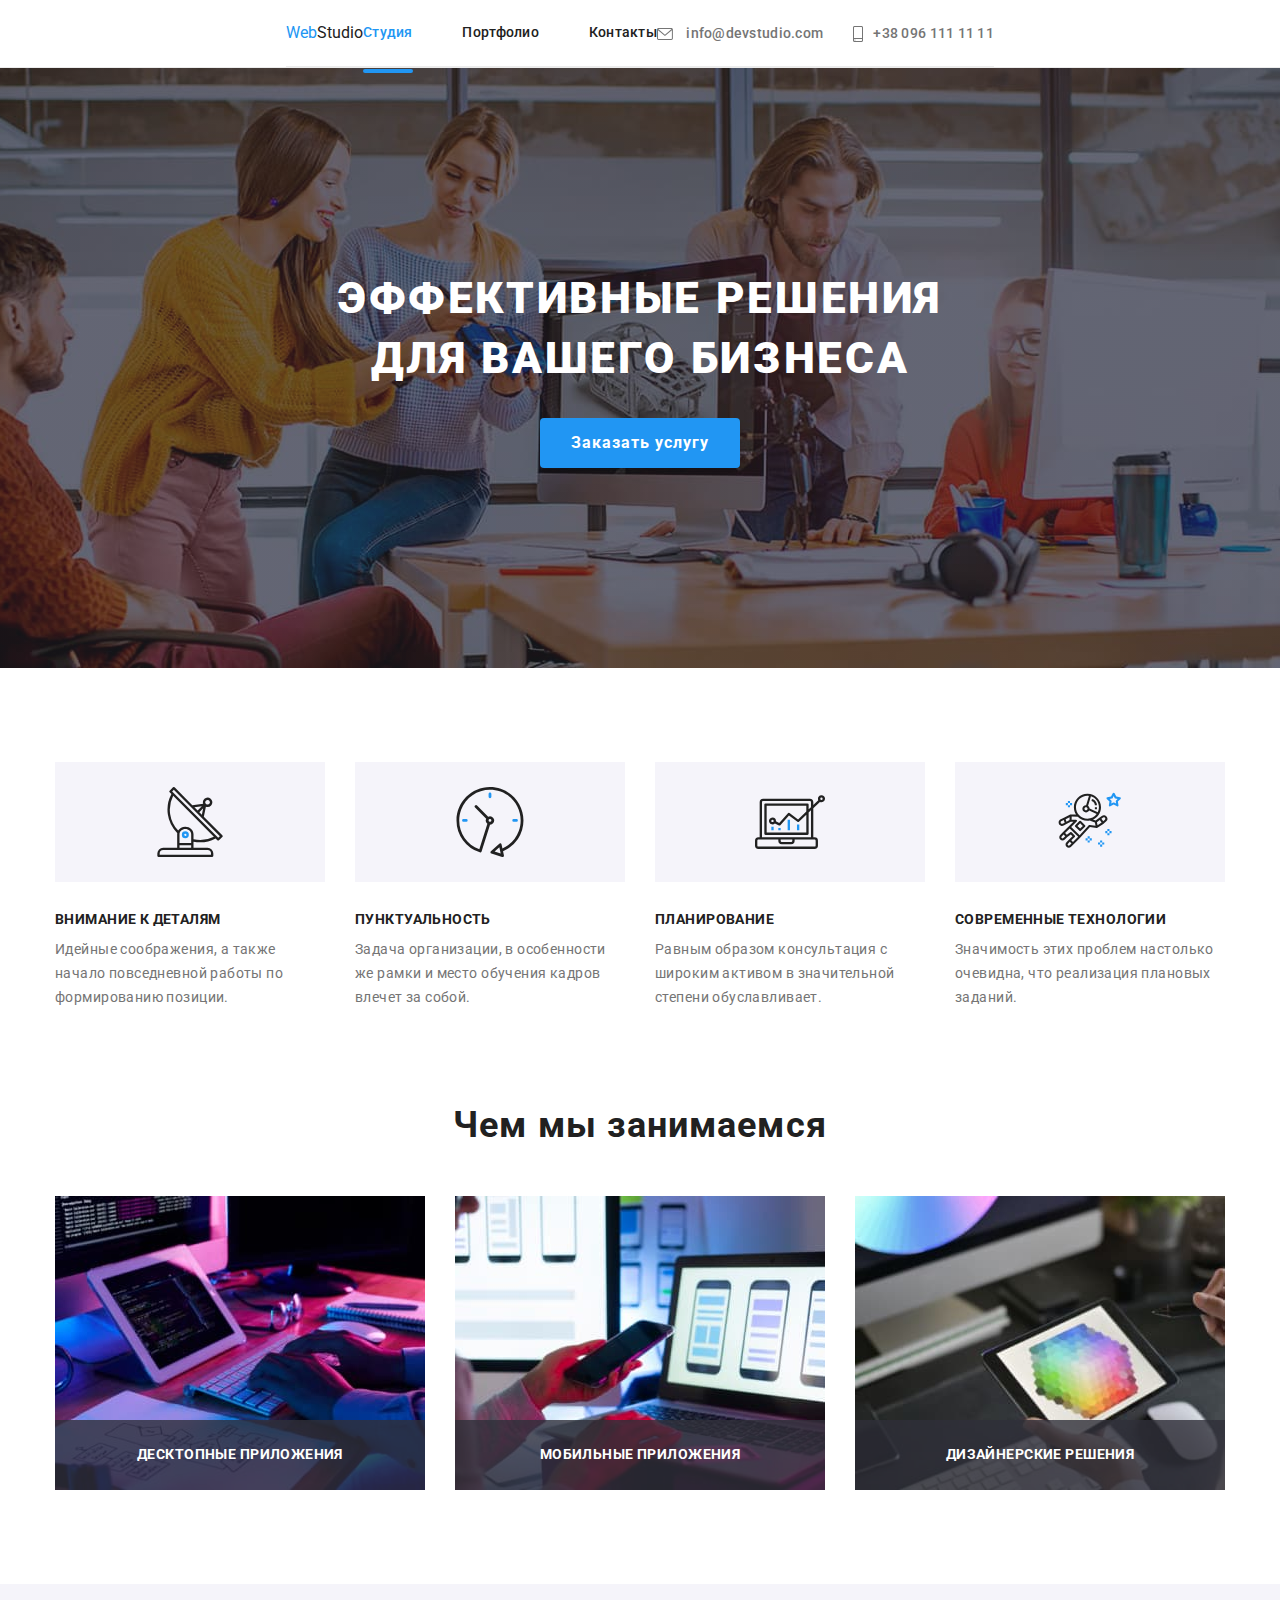
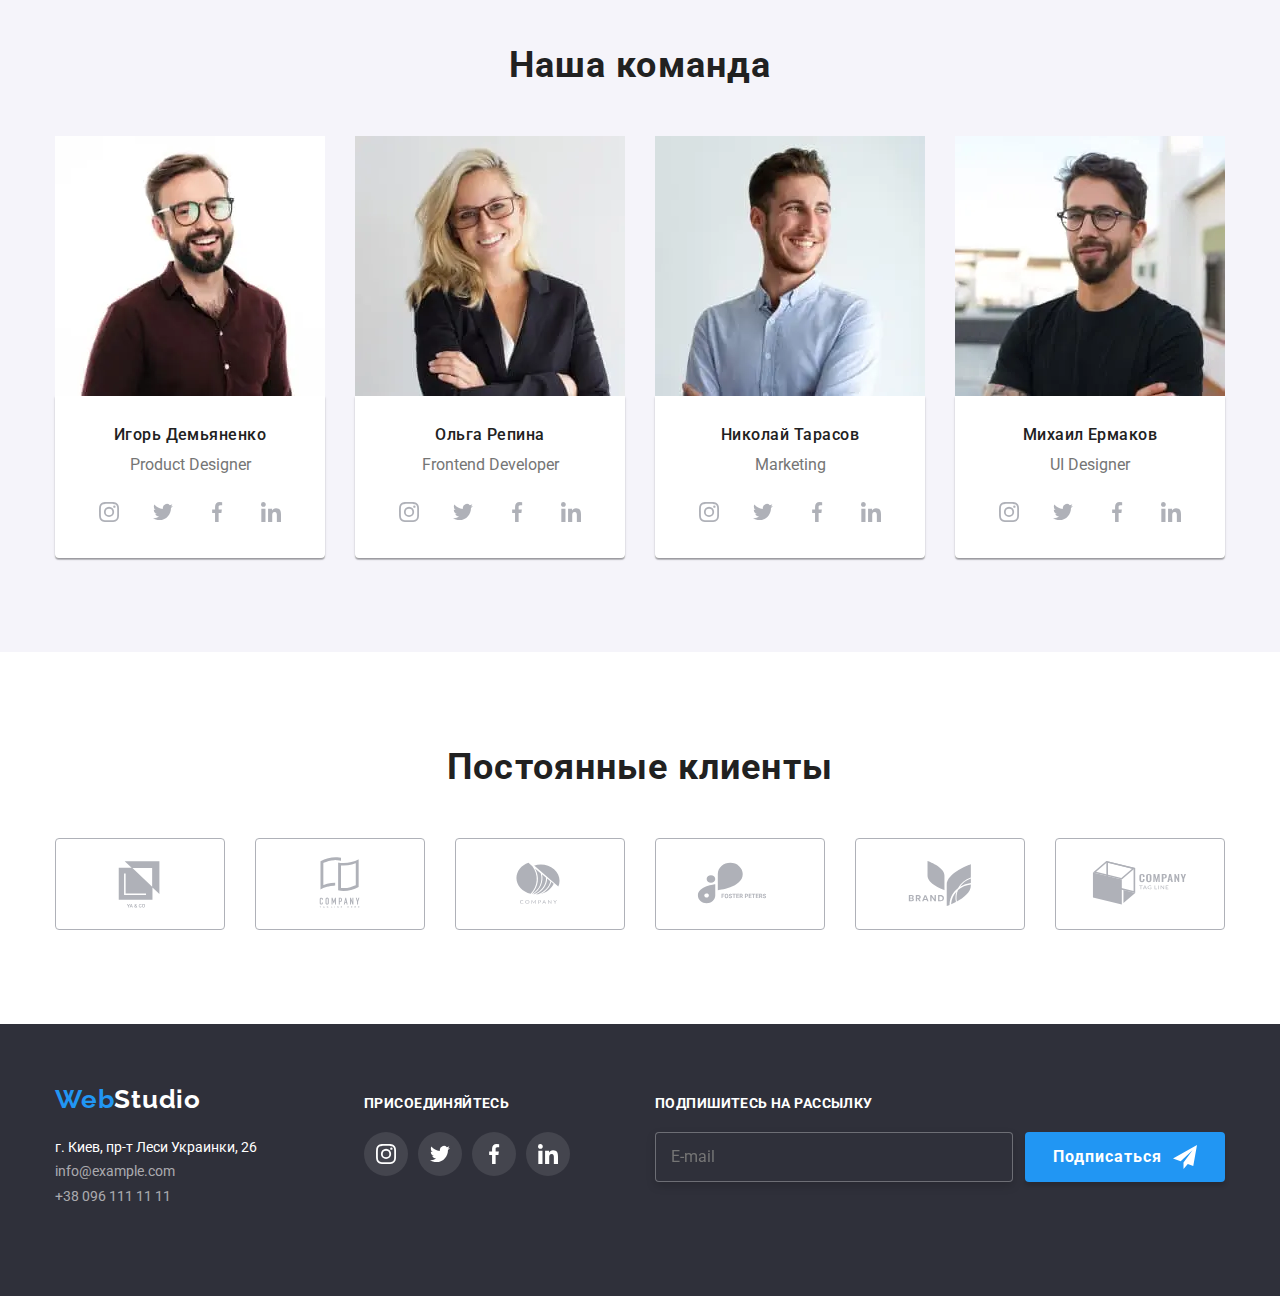
==== commit 6db0162c: "portfolio photo" ====
--- a/index.html
+++ b/index.html
@@ -22,8 +22,8 @@
     <body>
         
         <header class="main-header "> 
-            <div class="container header__box">
-                <div class="logo logo__main">
+            <div class=" header__box">
+                <div clacontainerss="logo logo__main">
                     <a href="#" class="logo__web">Web<span 
                         class="logo__web logo__studio">Studio</span> 
                     </a>
--- a/css/main.min.css
+++ b/css/main.min.css
@@ -1 +1 @@
-:root{--accent-color: #2196F3;--main-color-light-theme: #212121;--second-color-light-theme: #757575;--main-color-dark-theme: #FFFFFF;--form-btn-color: #188CE8;--color-light-theme: #FFFFFF;--header-border-bttm: #ECECEC;--svg-fill-main-color: #757575;--placeholder-color: #757575;--linear-gradient-color-from: rgba(47, 48, 58, 0.4);--linear-gradient-color-to: rgba(47, 48, 58, 0.4);--hero-btn-hover-color: #2196F3;--dest-background-color: #F5F4FA;--dest-hover-border-color: #000000;--busness-background-color: rgba(47, 48, 58, 0.8);--personal-background-color: #F5F4FA;--button-box-shadow: 0px 4px 4px rgba(0, 0, 0, 0.15);--team-shadow-card: 0px 1px 3px rgba(0, 0, 0, 0.12), 0px 1px 1px rgba(0, 0, 0, 0.14), 0px 2px 1px rgba(0, 0, 0, 0.2);--clients-card-main-color: #AFB1B8;--modal-background-color-backdrop: rgba(0, 0, 0, 0.1);--modal-background-color: #FFFFFF;--footer-background-color: #2F303A;--footer-address-color: rgba(255, 255, 255, 0.6);--footer-icons-background-color: rgba(255, 255, 255, 0.1);--footer-send-icon: #FFFFFF;--transition-dur-fun: 250ms cubic-bezier(0.4, 0, 0.2, 1);--portfolio-button-background-color: #F5F4FA;--portfolio-project-background: #FFFFFF;--portfolio-drop-shadow: drop-shadow(0px 4px 4px rgba(0, 0, 0, 0.25));--portfolio-link-color: #757575;--portfolio-title-link: #EEEEEE}.visuality-hidden{position:absolute;width:1px;height:1px;padding:0;margin:-1px;border:0;clip:rect(0 0 0 0);overflow:hidden}h1,h2,h3,h4,p{margin:0;padding:0}img{display:block;padding-left:0}body{margin-left:auto;margin-right:auto}html,body,header,footer,.port-main{font-family:"Roboto";font-style:normal;box-sizing:border-box;text-decoration:none}link,a{text-decoration:none}button{cursor:pointer;padding:0}ul,nl{list-style-type:none;font-size:0;padding:0}@media screen{section{padding-bottom:60px}}@media(min-width: 1200px){section{padding-bottom:94px;padding-top:94px}}.container{width:100%;padding-left:15px;padding-right:15px}@media screen and (min-width: 480px){.container{width:480px;margin-left:auto;margin-right:auto}}@media screen and (min-width: 768px){.container{width:768px}}@media screen and (min-width: 1200px){.container{width:1200px}}.mobile-menu{position:fixed;top:0;left:0;width:100%;height:100%;background-color:#fff;z-index:100;opacity:0;visibility:hidden;pointer-events:none}.mobile-menu.is-open{opacity:1;visibility:visible;pointer-events:auto;cursor:pointer}.mobile-menu__container{height:100vmax;position:relative;display:flex;flex-direction:column;justify-content:space-between;padding-left:40px}.mobile-menu__close-btn{position:absolute;top:10px;right:15px;background-color:rgba(0,0,0,0);border:none;padding:0;line-height:0}.mobile-menu__close-btn:focus{fill:var(--accent-color)}.mobile-menu__nav-main{margin-top:6vmax}.mobile-menu__nav-title:not(:last-child){margin-bottom:4vmax}.mobile-menu__nav-list{font-weight:500;font-size:40px;line-height:1.175;letter-spacing:.02em;text-decoration:none;color:var(--main-color-light-theme)}.mobile-menu__nav-list-current{color:var(--accent-color);text-decoration:none}.mobile-menu__phone-mail{display:flex;flex-direction:column}.mobile-menu__phone{font-weight:500;font-size:34px;line-height:1.18;letter-spacing:.02em;margin-bottom:4vmax;color:var(--accent-color)}.mobile-menu__email{font-weight:500;font-size:24px;line-height:28px;letter-spacing:.02em;margin-bottom:8vmax;color:#757575}.mobile-menu__social-networks{display:flex;margin-bottom:2.5vmax}.mobile-menu__social-network{position:relative;font-weight:500;font-size:18px;line-height:1.222;letter-spacing:.02em;color:var(--accent-color)}.mobile-menu__social-network:not(:last-child){margin-right:20px}.mobile-menu__social-network:not(:last-child)::after{position:absolute;content:"";top:0;right:-10px;width:1px;height:22px;background-color:#212121}.mobile-menu__social-network .mobile-menu__network{color:var(--accent-color);margin-right:2.5vmax}.button{display:block;width:200px;height:50px;margin-right:auto;margin-left:auto;align-items:center;text-align:center;background:var(--accent-color);border:0px;box-shadow:var(--button-box-shadow);border-radius:4px;font-weight:700;font-size:16px;line-height:1.75;letter-spacing:.06em;color:var(--main-color-dark-theme);transition:var(--transition-dur-fun)}.button:hover,.button:focus{background-color:var(--hero-btn-hover-color);border-color:var(--main-color-dark-theme)}.section-title{text-align:center;font-style:normal;font-weight:700;font-size:36px;line-height:1.17;letter-spacing:.03em;margin-bottom:50px;color:var(--main-color-light-theme)}.backdrop{position:fixed;top:0;left:0;width:100%;height:100%;background-color:var(--modal-background-color-backdrop);opacity:1;transition:opacity}.backdrop.is-hidden{opacity:0;pointer-events:none;transform:translate(-50%, -50%) scale(1.1)}@media screen{.modal{position:absolute;top:50%;left:50%;max-width:450px;min-height:581px;padding:40px;transform:translate(-50%, -50%) scale(1);opacity:1;background:var(--modal-background-color);box-shadow:0px 1px 3px rgba(0,0,0,.12),0px 1px 1px rgba(0,0,0,.14),0px 2px 1px rgba(0,0,0,.2);border-radius:4px;transition:transform var(--transition-dur-fun),opacity var(--transition-dur-fun)}.backdrop.is-hidden .modal{opacity:0}.mdl-button{position:absolute;top:8px;right:8px;width:30px;height:30px;border:0;margin:0;background-color:var(--main-color-dark-theme)}.cls-mdl-button-svg{height:30px;width:30px;fill:var(--dest-hover-border-color);border-radius:50%;border:1px solid rgba(0,0,0,.1);transition:fill var(--transition-dur-fun)}.cls-mdl-button-svg:hover,.cls-mdl-button-svg:focus{fill:var(--accent-color)}}@media(min-width: 1200px){.modal{max-width:528px;width:528px}}@media screen{.modal__form-title{font-weight:700;font-size:20px;line-height:1.15;text-align:center;letter-spacing:.03em;margin-bottom:12px;color:var(--main-color-light-theme)}.modal__form-input{display:flex;flex-direction:column;margin-bottom:10px}.modal__form-list-name{display:flex;flex-direction:column;margin-bottom:4px;font-weight:400;font-size:12px;line-height:1.12;letter-spacing:.01em;color:var(--second-color-light-theme)}.modal__f-svg{position:relative;margin-bottom:10px}.modal__form-input-field{width:100%;padding:11px 12px;padding-left:42px;border:none;border-radius:4px;font-size:14px;outline:none;cursor:pointer;border:1px solid rgba(33,33,33,.2);transition:border var(--transition-dur-fun)}.modal__form-input-field:hover,.modal__form-input-field:focus{border:1px solid var(--accent-color)}.modal__form-input-field input::placeholder{color:var(--placeholder-color)}.modal__form-svg{position:absolute;content:"";display:inline-block;top:50%;left:12px;transform:translateY(-50%);background-repeat:no-repeat;background-size:contain;width:18px;height:18px;fill:var(--main-color-light-theme);transition:fill var(--transition-dur-fun)}.modal__form-input-field:hover+.modal__form-svg,.modal__form-input-field:focus+.modal__form-svg{fill:var(--accent-color)}.modal__form-button{padding:10px 55px;background:var(--form-btn-color);border-color:var(--form-btn-color);transition:border-color var(--transition-dur-fun),box-shadow var(--transition-dur-fun)}.modal__form-button:hover,.modal__form-button:focus{box-shadow:0px 4px 4px rgba(0,0,0,.15)}.modal__form-comment{resize:none;font-weight:400;font-size:14px;line-height:1.12;letter-spacing:.01em;padding:12px 16px}.modal__label-checkbox{position:relative;display:inline-block;display:block;align-items:center;padding-left:22px;margin-bottom:30px;width:100%;font-weight:400;font-size:12px;line-height:1.1666666667;letter-spacing:.03em;color:var(--svg-fill-main-color)}.modal__label-checkbox .contract{color:var(--accent-color);text-decoration:underline}.checkbox-check{position:absolute;left:0px;top:50%;transform:translateY(-50%);width:16px;height:15px}.modal__form-checkbox:checked+.checkbox-check{visibility:hidden}.checkbox-not-check{visibility:hidden}.modal__form-checkbox:checked~.checkbox-not-check{visibility:visible}}@media(min-width: 1200px){.modal__label-checkbox{padding-left:35px;font-size:14px;line-height:1.7142857143;letter-spacing:.03em}.checkbox-check{left:12px}}@media screen{.navigation__main{display:none}.header-contacts{display:none}.main-header{border-bottom:1px solid var(--header-border-bttm)}.header__box{padding-top:10px;padding-bottom:10px;display:flex;align-items:center;justify-content:space-between;border-bottom:1px solid var(--header-border-bttm)}.mobile-menu-btn{background-color:rgba(0,0,0,0);border:none;text-decoration:none;margin:0;line-height:0}.mobile-menu-btn:hover,.mobile-menu-btn:focus{fill:var(--accent-color)}.mobile-menu-btn__icon:hover,.mobile-menu-btn__icon:focus{fill:var(--accent-color)}.logo{font-family:"Raleway",sans-serif;font-weight:700;font-size:24px;line-height:1.08;letter-spacing:.03em;text-decoration:none}.logo__web{text-decoration:var(--color-light-theme);color:var(--accent-color);transition:text-decoration var(--transition-dur-fun)}.logo__web:hover,.logo__web:focus{text-decoration:2px solid var(--accent-color) underline}.logo__studio{color:var(--main-color-light-theme)}}@media screen and (min-width: 768px){.mobile-menu-btn{display:none}.mobile-menu{display:none}.is-close{display:none}.header__box{padding-top:21px;padding-bottom:21px;justify-self:flex-start}.logo{font-size:26px;line-height:1.19}.navigation__main{display:inline}.navigation{display:flex;width:294px;padding-right:auto;padding-left:auto;justify-content:space-between}.navigation__link{font-weight:500;font-size:14px;line-height:1.14;letter-spacing:.02em;text-decoration:none;color:var(--main-color-light-theme);transition:color var(--transition-dur-fun)}.navigation__link:hover,.navigation__link:focus{color:var(--accent-color)}.navigation__list{position:relative}.navigation__list_current{color:var(--accent-color)}.navigation__list_current::after{content:"";position:absolute;left:0;top:calc(50% + 40px - 4px);width:100%;height:4px;background-color:var(--accent-color);border-radius:2px}.header-contacts{display:flex;flex-direction:column}.email,.tel{font-weight:500;font-size:12px;line-height:1.1666666667;letter-spacing:.02em;text-decoration:none;color:var(--second-color-light-theme);transition:color var(--transition-dur-fun)}.email{margin-bottom:10px}.email:hover,.email:focus{color:var(--accent-color)}.tel:hover,.tel:focus{color:var(--accent-color)}.envelope{width:16px;height:12px;margin-top:auto;margin-bottom:auto}.smartphone{width:10px;height:16px;margin-top:auto;margin-bottom:auto}.envelope,.smartphone{vertical-align:middle;margin-right:10px;padding:0;background-size:contain;fill:var(--svg-fill-main-color);transition:fill var(--transition-dur-fun)}.email:hover .envelope,.email:focus .envelope,.tel:hover .envelope,.tel:focus .envelope,.email:hover .smartphone,.email:focus .smartphone,.tel:hover .smartphone,.tel:focus .smartphone{fill:var(--accent-color)}}@media screen and (min-width: 1200px){.main-header{border-bottom:1px solid var(--header-border-bttm)}.header__box{padding-top:24px;padding-bottom:24px;margin-left:auto;margin-right:auto}.logo{margin-right:93px}.header-contacts{flex-direction:row;align-items:center}.email{margin-right:30px;margin-left:auto;margin-bottom:0}.email:hover,.email:focus{color:var(--accent-color)}.email,.tel{font-size:14px;line-height:1.1428571429}}@media screen{.hero{margin:0 auto;padding-top:118px;padding-bottom:118px;align-items:center;max-width:480px;background-position:center;background-size:cover;background-repeat:no-repeat;background-image:linear-gradient(to top, var(--linear-gradient-color-from), var(--linear-gradient-color-to)),url(../images/mobile/hero-480/hero-480.jpg),linear-gradient(to top, var(--linear-gradient-color-from), var(--linear-gradient-color-to))}}@media screen and (min-device-pixel-ratio: 2),screen and (min-resolution: 192dpi),screen and (min-resolution: 2dppx){.hero{background-image:linear-gradient(to top, var(--linear-gradient-color-from), var(--linear-gradient-color-to)),url(../images/mobile/hero-480/hero-480@2x.jpg),linear-gradient(to top, var(--linear-gradient-color-from), var(--linear-gradient-color-to))}}@media screen{.hero__title{padding-bottom:30px;font-weight:900;font-size:26px;line-height:1.615;text-align:center;letter-spacing:.06em;text-transform:uppercase;color:#fff}}@media screen and (min-width: 768px){.hero{max-width:768px;background-image:linear-gradient(to top, var(--linear-gradient-color-from), var(--linear-gradient-color-to)),url(../images/tablet/hero-768/hero-768.jpg),linear-gradient(to top, var(--linear-gradient-color-from), var(--linear-gradient-color-to))}}@media screen and (min-width: 768px)and (min-device-pixel-ratio: 2),screen and (min-width: 768px)and (min-resolution: 192dpi),screen and (min-width: 768px)and (min-resolution: 2dppx){.hero{background-image:linear-gradient(to top, var(--linear-gradient-color-from), var(--linear-gradient-color-to)),url(../images/tablet/hero-768/hero-768@2x.jpg),linear-gradient(to top, var(--linear-gradient-color-from), var(--linear-gradient-color-to))}}@media screen and (min-width: 1200px){.with-img{padding:0}.hero{padding-top:200px;padding-bottom:200px;max-width:1600px;background-image:linear-gradient(to top, var(--linear-gradient-color-from), var(--linear-gradient-color-to)),url(../images/desktop/hero/hero-1600.jpg),linear-gradient(to top, var(--linear-gradient-color-from), var(--linear-gradient-color-to))}}@media screen and (min-width: 1200px)and (min-device-pixel-ratio: 2),screen and (min-width: 1200px)and (min-resolution: 192dpi),screen and (min-width: 1200px)and (min-resolution: 2dppx){.hero{background-image:linear-gradient(to top, var(--linear-gradient-color-from), var(--linear-gradient-color-to)),url(../images/desktop/hero/hero-1600@2x.jpg),linear-gradient(to top, var(--linear-gradient-color-from), var(--linear-gradient-color-to))}}@media screen and (min-width: 1200px){.hero__title{font-size:44px;line-height:1.364}}@media screen{.destination__box:not(:last-child){margin-bottom:30px}.destination__befor{padding:25px 0;display:flex;justify-content:center;align-items:center;background-color:var(--dest-background-color);border:none;transition-property:filter,border;transition:filter var(--transition-dur-fun),border var(--transition-dur-fun)}.destination__befor:hover{filter:drop-shadow(0px 4px 4px rgba(0, 0, 0, 0.25));border:1px solid var(--dest-hover-border-color)}.destination__img{width:70px;height:70px}.destination__title-item{padding-top:30px;margin-bottom:10px;font-weight:700;font-size:14px;line-height:1.14;text-align:center;letter-spacing:.03em;text-transform:uppercase;color:var(--main-color-light-theme)}.destination__link{font-weight:400;font-size:14px;line-height:1.71;letter-spacing:.03em;color:var(--second-color-light-theme)}}@media(min-width: 768px){.destination__box:not(:last-child){margin-bottom:0px}.destination__item{display:flex;flex-wrap:wrap;gap:30px}.destination__box{width:calc((100% - 30px)/2);margin-bottom:0}.destination__title-item{text-align:left}}@media(min-width: 1200px){.destination__box{width:calc((100% - 90px)/4);font-size:1rem}.destination__box:not(:last-child){margin-bottom:0px}}@media(max-width: 1199px){.business{display:none}}@media(min-width: 1200px){.business{display:inline}.business__photo-item{display:flex;justify-content:space-between;margin-bottom:94px}.business__photo-img{position:relative;width:calc((100% - 60px)/3)}.business__title{position:absolute;bottom:0px;display:flex;justify-content:center;width:100%;height:70px;align-items:center;background-color:var(--busness-background-color)}.business__info{font-weight:700;font-size:14px;line-height:1.12;letter-spacing:.03em;text-transform:uppercase;color:var(--main-color-dark-theme)}}@media screen{.team{background-color:var(--personal-background-color);padding-top:60px}.team__title{margin-bottom:30px;font-weight:700;font-size:28px;line-height:1.179;text-align:center;letter-spacing:.03em;color:#212121}.team__own-data{background:var(--main-color-dark-theme)}.team__own-data:not(:last-child){margin-bottom:30px}.team__photo{width:calc(100vw - 30px)}.team__name-job{display:block;justify-content:center;padding:0 0 24px 0;box-shadow:var(--team-shadow-card);text-align:center;border-radius:0px 0px 4px 4px}.team__name{padding-top:30px;margin-bottom:10px;font-weight:500;font-size:16px;line-height:1.17;letter-spacing:.03em;color:var(--main-color-light-theme)}.job-name{margin-bottom:16px;font-weight:400;font-size:16px;line-height:1.19;color:var(--second-color-light-theme)}.team__icons{display:flex;justify-content:center;fill:var(--second-color-light-theme)}.team__icon-list{width:44px;height:44px}.team__a-icons{width:100%;height:44px;margin-right:10px;border-radius:50%;display:flex;justify-content:center;align-items:center;background-color:var(--main-color-dark-theme);border-color:var(--main-color-dark-theme);fill:var(--clients-card-main-color);transition-property:fill;transition:fill var(--transition-dur-fun),background-color var(--transition-dur-fun)}.team__a-icons:hover,.team__a-icons:focus{border-radius:50%;fill:var(--main-color-dark-theme);background-color:var(--accent-color);border:var(--accent-color);outline:none}.team__icon-list:not(:last-child){margin-right:10px}.team__list{content:"";width:20px;height:20px;background-size:contain;background-repeat:no-repeat}}@media(min-width: 480px){.team__photo{width:100%}}@media(min-width: 768px){.team__list-cards{display:flex;flex-wrap:wrap;gap:30px}.team__own-data{width:calc((100% - 30px)/2)}.team__own-data:not(:last-child){margin-bottom:0px}}@media(min-width: 1200px){.team__title{font-size:36px;line-height:1.1666666667;margin-bottom:50px}.team__own-data{width:calc((100% - 90px)/4)}}@media screen{.clients__title{margin-bottom:30px;font-weight:700;font-size:28px;line-height:1.179;text-align:center;letter-spacing:.03em;color:#212121}.clients__icons{display:flex;flex-wrap:wrap;gap:30px}.clients__icon-list{width:calc((100% - 30px)/2);height:92px}.clients__link{width:100%;height:100%;display:flex;justify-content:center;align-items:center;background-color:var(--main-color-dark-theme);border:1px solid var(--clients-card-main-color);border-radius:4px;fill:var(--clients-card-main-color);transition-property:fill;transition:fill var(--transition-dur-fun),border var(--transition-dur-fun)}.clients__link:focus,.clients__link:hover{outline:none;border:1px solid var(--accent-color);fill:var(--accent-color)}.clients__list{width:106px;height:60px;border:none}}@media(min-width: 768px){.clients__icon-list{width:calc((100% - 60px)/3)}}@media(min-width: 1200px){.clients__title{font-size:36px;line-height:1.1666666667;margin-bottom:50px}.clients__icon-list{width:calc((100% - 150px)/6)}}@media screen{.port-portfolio{color:var(--accent-color)}.port-filters{padding-top:60px;margin-bottom:40px;display:flex;flex-wrap:wrap;row-gap:16px;column-gap:8px;justify-content:left}.port-filters .port-button{padding:6px 22px;background-color:var(--portfolio-button-background-color);font-weight:500;font-size:16px;line-height:1.625;letter-spacing:.03em;border-radius:4px;border:var(--portfolio-button-background-color);color:var(--main-color-light-theme);transition-property:filter;transition:filter var(--transition-dur-fun),background-color var(--transition-dur-fun),color var(--transition-dur-fun)}.port-filters .port-button:hover,.port-filters .port-button:focus{background-color:var(--accent-color);color:var(--main-color-dark-theme);filter:drop-shadow(0px 4px 4px rgba(0, 0, 0, 0.25));outline:none}.port-project{position:relative;overflow:hidden;background:#fff;transition:filter var(--transition-dur-fun)}.port-project:hover{filter:var(--portfolio-drop-shadow)}.port-project:not(:last-child){margin-bottom:30px}.port-title-link{padding:20px 24px;border:1px solid #eee}.port-title-link .port-title{margin-bottom:10px;font-weight:700;font-size:18px;line-height:2;letter-spacing:.06em;color:var(--main-color-light-theme)}.port-title-link .port-link{font-weight:400;font-size:16px;line-height:1.88;letter-spacing:.03em;color:var(--portfolio-link-color)}.port-overlay-overflow{display:inline-block;content:"";position:absolute;top:0;left:0;width:100%;height:294px;overflow:hidden}.port-overlay-overflow .port-overlay{display:inline-block;content:"";position:absolute;top:0;left:0;width:100%;height:100%;padding:63px 24px;padding:49px 24px;background-color:var(--accent-color);opacity:.9;outline:var(--accent-color);transform:translateY(101%);transition:transform var(--transition-dur-fun)}.port-project:hover .port-overlay-overflow .port-overlay{transform:translateY(0%)}.port-overlay-overflow .port-overlay .port-overlay-text{font-weight:400;font-size:18px;line-height:1.56;letter-spacing:.03em;color:var(--main-color-dark-theme)}}@media(min-width: 768px){.port-filters{justify-content:center}.port-projects{display:flex;flex-wrap:wrap;gap:30px}.port-project{width:calc((100% - 30px)/2);background:#fff}.port-project:not(:last-child){margin-bottom:0px}.port-overlay-overflow{height:230px}}@media(min-width: 1200px){.port-filters{padding-top:0px}.port-project{width:calc((100% - 60px)/3)}.port-overlay-overflow{height:240px}}@media screen{.footer{background-color:var(--footer-background-color);padding:60px 0px;text-align:center}.footer__logo{margin-bottom:20px}.footer__logo-studio{color:var(--main-color-dark-theme)}.footer__address{color:var(--footer-address-color);display:flex;flex-direction:column;font-style:normal}.address-link{font-weight:400;font-size:14px;line-height:1.74;color:var(--footer-address-color);text-decoration:none}.footer__address-city{color:#fff}.footer__logo-adress{margin-bottom:60px}.footer__title{margin-bottom:20px;font-weight:700;font-size:14px;line-height:1.12;letter-spacing:.03em;text-transform:uppercase;margin-bottom:20px;color:var(--main-color-dark-theme)}.footer-icons{display:flex;justify-content:center;margin-bottom:60px}.footer-a-icons{border:0;border-radius:50%;background:var(--footer-icons-background-color);fill:var(--main-color-dark-theme);outline:none;transition-property:background-color;transition:background-color var(--transition-dur-fun)}.footer__form-title{margin-bottom:20px;font-weight:700;font-size:14px;line-height:1.12;letter-spacing:.03em;text-transform:uppercase;color:var(--main-color-dark-theme)}.footer__input{width:100%;margin-bottom:20px;padding:15px;font-size:16px;color:var(--main-color-dark-theme);background-color:var(--footer-background-color);border:1px solid rgba(255,255,255,.3);filter:drop-shadow(0px 4px 4px rgba(0, 0, 0, 0.15));border-radius:4px}.footer__form-btn{position:relative;text-align:start;padding:0 28px;border-color:var(--accent-color);outline:none;cursor:pointer}.footer-send-svg{position:absolute;top:50%;right:28px;transform:translateY(-50%);content:"";width:24px;height:24px;padding:0;background-repeat:no-repeat;background-size:contain;fill:var(--footer-send-icon)}}@media(min-width: 768px){.footer__logo-social{display:flex;padding:0}.footer__logo-adress{padding-left:76px}.footer__social{padding-top:5px;padding-right:89px;margin-left:auto}.footer__form{padding-left:166px;padding-right:152px}}@media(min-width: 1200px){.footer__logo-adress{text-align:left;padding:0;margin-right:70px;margin-bottom:0}.footer__social{text-align:left;padding-top:12px;padding-right:0;margin-left:0}.footer__blocks{display:flex}.footer__form{width:570px;margin-left:auto;padding:12px 0 0 0;text-align:left}.footer__form-mail-btn{display:flex;justify-content:space-between}.footer__input{width:358px;margin-right:12px}.footer-form-mail-btn{display:flex}}/*# sourceMappingURL=main.min.css.map */+:root{--accent-color: #2196F3;--main-color-light-theme: #212121;--second-color-light-theme: #757575;--main-color-dark-theme: #FFFFFF;--form-btn-color: #188CE8;--color-light-theme: #FFFFFF;--header-border-bttm: #ECECEC;--svg-fill-main-color: #757575;--placeholder-color: #757575;--linear-gradient-color-from: rgba(47, 48, 58, 0.4);--linear-gradient-color-to: rgba(47, 48, 58, 0.4);--hero-btn-hover-color: #2196F3;--dest-background-color: #F5F4FA;--dest-hover-border-color: #000000;--busness-background-color: rgba(47, 48, 58, 0.8);--personal-background-color: #F5F4FA;--button-box-shadow: 0px 4px 4px rgba(0, 0, 0, 0.15);--team-shadow-card: 0px 1px 3px rgba(0, 0, 0, 0.12), 0px 1px 1px rgba(0, 0, 0, 0.14), 0px 2px 1px rgba(0, 0, 0, 0.2);--clients-card-main-color: #AFB1B8;--modal-background-color-backdrop: rgba(0, 0, 0, 0.1);--modal-background-color: #FFFFFF;--footer-background-color: #2F303A;--footer-address-color: rgba(255, 255, 255, 0.6);--footer-icons-background-color: rgba(255, 255, 255, 0.1);--footer-send-icon: #FFFFFF;--transition-dur-fun: 250ms cubic-bezier(0.4, 0, 0.2, 1);--portfolio-button-background-color: #F5F4FA;--portfolio-project-background: #FFFFFF;--portfolio-drop-shadow: drop-shadow(0px 4px 4px rgba(0, 0, 0, 0.25));--portfolio-link-color: #757575;--portfolio-title-link: #EEEEEE}.visuality-hidden{position:absolute;width:1px;height:1px;padding:0;margin:-1px;border:0;clip:rect(0 0 0 0);overflow:hidden}h1,h2,h3,h4,p{margin:0;padding:0}img{display:block;padding-left:0}body{margin-left:auto;margin-right:auto}html,body,header,footer,.port-main{font-family:"Roboto";font-style:normal;box-sizing:border-box;text-decoration:none}link,a{text-decoration:none}button{cursor:pointer;padding:0}ul,nl{list-style-type:none;font-size:0;padding:0}@media screen{section{padding-bottom:60px}}@media(min-width: 1200px){section{padding-bottom:94px;padding-top:94px}}.container{width:100%;padding-left:15px;padding-right:15px}@media screen and (min-width: 480px){.container{width:480px;margin-left:auto;margin-right:auto}}@media screen and (min-width: 768px){.container{width:768px}}@media screen and (min-width: 1200px){.container{width:1200px}}.mobile-menu{position:fixed;top:0;left:0;width:100%;height:100%;background-color:#fff;z-index:100;opacity:0;visibility:hidden;pointer-events:none}.mobile-menu.is-open{opacity:1;visibility:visible;pointer-events:auto;cursor:pointer}.mobile-menu__container{height:100vmax;position:relative;display:flex;flex-direction:column;justify-content:space-between;padding-left:40px}.mobile-menu__close-btn{position:absolute;top:10px;right:15px;background-color:rgba(0,0,0,0);border:none;padding:0;line-height:0}.mobile-menu__close-btn:focus{fill:var(--accent-color)}.mobile-menu__btn-nav,.mobile-menu__cont-nets{display:block}.mobile-menu__nav-main{margin-top:6vmax}.mobile-menu__nav-title:not(:last-child){margin-bottom:4vmax}.mobile-menu__nav-list{font-weight:500;font-size:40px;line-height:1.175;letter-spacing:.02em;text-decoration:none;color:var(--main-color-light-theme)}.mobile-menu__nav-list-current{color:var(--accent-color);text-decoration:none}.mobile-menu__phone-mail{display:flex;flex-direction:column}.mobile-menu__phone{font-weight:500;font-size:34px;line-height:1.18;letter-spacing:.02em;margin-bottom:4vmax;color:var(--accent-color)}.mobile-menu__email{font-weight:500;font-size:24px;line-height:28px;letter-spacing:.02em;margin-bottom:8vmax;color:#757575}.mobile-menu__social-networks{display:flex;margin-bottom:2.5vmax}.mobile-menu__social-network{position:relative;font-weight:500;font-size:18px;line-height:1.222;letter-spacing:.02em;color:var(--accent-color)}.mobile-menu__social-network:not(:last-child){margin-right:20px}.mobile-menu__social-network:not(:last-child)::after{position:absolute;content:"";top:0;right:-10px;width:1px;height:22px;background-color:#212121}.mobile-menu__social-network .mobile-menu__network{color:var(--accent-color);margin-right:2.5vmax}.button{display:block;width:200px;height:50px;margin-right:auto;margin-left:auto;align-items:center;text-align:center;background:var(--accent-color);border:0px;box-shadow:var(--button-box-shadow);border-radius:4px;font-weight:700;font-size:16px;line-height:1.75;letter-spacing:.06em;color:var(--main-color-dark-theme);transition:var(--transition-dur-fun)}.button:hover,.button:focus{background-color:var(--hero-btn-hover-color);border-color:var(--main-color-dark-theme)}.section-title{text-align:center;font-style:normal;font-weight:700;font-size:36px;line-height:1.17;letter-spacing:.03em;margin-bottom:50px;color:var(--main-color-light-theme)}.backdrop{position:fixed;top:0;left:0;width:100%;height:100%;background-color:var(--modal-background-color-backdrop);opacity:1;transition:opacity}.backdrop.is-hidden{opacity:0;pointer-events:none;transform:translate(-50%, -50%) scale(1.1)}@media screen{.modal{position:absolute;top:50%;left:50%;max-width:450px;min-height:581px;padding:40px;transform:translate(-50%, -50%) scale(1);opacity:1;background:var(--modal-background-color);box-shadow:0px 1px 3px rgba(0,0,0,.12),0px 1px 1px rgba(0,0,0,.14),0px 2px 1px rgba(0,0,0,.2);border-radius:4px;transition:transform var(--transition-dur-fun),opacity var(--transition-dur-fun)}.backdrop.is-hidden .modal{opacity:0}.mdl-button{position:absolute;top:8px;right:8px;width:30px;height:30px;border:0;margin:0;background-color:var(--main-color-dark-theme)}.cls-mdl-button-svg{height:30px;width:30px;fill:var(--dest-hover-border-color);border-radius:50%;border:1px solid rgba(0,0,0,.1);transition:fill var(--transition-dur-fun)}.cls-mdl-button-svg:hover,.cls-mdl-button-svg:focus{fill:var(--accent-color)}}@media(min-width: 1200px){.modal{max-width:528px;width:528px}}@media screen{.modal__form-title{font-weight:700;font-size:20px;line-height:1.15;text-align:center;letter-spacing:.03em;margin-bottom:12px;color:var(--main-color-light-theme)}.modal__form-input{display:flex;flex-direction:column;margin-bottom:10px}.modal__form-list-name{display:flex;flex-direction:column;margin-bottom:4px;font-weight:400;font-size:12px;line-height:1.12;letter-spacing:.01em;color:var(--second-color-light-theme)}.modal__f-svg{position:relative;margin-bottom:10px}.modal__form-input-field{width:100%;padding:11px 12px;padding-left:42px;border:none;border-radius:4px;font-size:14px;outline:none;cursor:pointer;border:1px solid rgba(33,33,33,.2);transition:border var(--transition-dur-fun)}.modal__form-input-field:hover,.modal__form-input-field:focus{border:1px solid var(--accent-color)}.modal__form-input-field input::placeholder{color:var(--placeholder-color)}.modal__form-svg{position:absolute;content:"";display:inline-block;top:50%;left:12px;transform:translateY(-50%);background-repeat:no-repeat;background-size:contain;width:18px;height:18px;fill:var(--main-color-light-theme);transition:fill var(--transition-dur-fun)}.modal__form-input-field:hover+.modal__form-svg,.modal__form-input-field:focus+.modal__form-svg{fill:var(--accent-color)}.modal__form-button{padding:10px 55px;background:var(--form-btn-color);border-color:var(--form-btn-color);transition:border-color var(--transition-dur-fun),box-shadow var(--transition-dur-fun)}.modal__form-button:hover,.modal__form-button:focus{box-shadow:0px 4px 4px rgba(0,0,0,.15)}.modal__form-comment{resize:none;font-weight:400;font-size:14px;line-height:1.12;letter-spacing:.01em;padding:12px 16px}.modal__label-checkbox{position:relative;display:inline-block;display:block;align-items:center;padding-left:22px;margin-bottom:30px;width:100%;font-weight:400;font-size:12px;line-height:1.1666666667;letter-spacing:.03em;color:var(--svg-fill-main-color)}.modal__label-checkbox .contract{color:var(--accent-color);text-decoration:underline}.checkbox-check{position:absolute;left:0px;top:50%;transform:translateY(-50%);width:16px;height:15px}.modal__form-checkbox:checked+.checkbox-check{visibility:hidden}.checkbox-not-check{visibility:hidden}.modal__form-checkbox:checked~.checkbox-not-check{visibility:visible}}@media(min-width: 1200px){.modal__label-checkbox{padding-left:35px;font-size:14px;line-height:1.7142857143;letter-spacing:.03em}.checkbox-check{left:12px}}@media screen{.navigation__main{display:none}.header-contacts{display:none}.main-header{border-bottom:1px solid var(--header-border-bttm)}.header__box{padding-top:10px;padding-bottom:10px;display:flex;align-items:center;justify-content:space-between;border-bottom:1px solid var(--header-border-bttm)}.mobile-menu-btn{background-color:rgba(0,0,0,0);border:none;text-decoration:none;margin:0;line-height:0}.mobile-menu-btn:hover,.mobile-menu-btn:focus{fill:var(--accent-color)}.mobile-menu-btn__icon:hover,.mobile-menu-btn__icon:focus{fill:var(--accent-color)}.logo{font-family:"Raleway",sans-serif;font-weight:700;font-size:24px;line-height:1.08;letter-spacing:.03em;text-decoration:none}.logo__web{text-decoration:var(--color-light-theme);color:var(--accent-color);transition:text-decoration var(--transition-dur-fun)}.logo__web:hover,.logo__web:focus{text-decoration:2px solid var(--accent-color) underline}.logo__studio{color:var(--main-color-light-theme)}}@media screen and (min-width: 768px){.mobile-menu-btn{display:none}.mobile-menu{display:none}.is-close{display:none}.header__box{padding-top:21px;padding-bottom:21px;justify-self:flex-start}.logo{font-size:26px;line-height:1.19}.navigation__main{display:inline}.navigation{display:flex;width:294px;padding-right:auto;padding-left:auto;justify-content:space-between}.navigation__link{font-weight:500;font-size:14px;line-height:1.14;letter-spacing:.02em;text-decoration:none;color:var(--main-color-light-theme);transition:color var(--transition-dur-fun)}.navigation__link:hover,.navigation__link:focus{color:var(--accent-color)}.navigation__list{position:relative}.navigation__list_current{color:var(--accent-color)}.navigation__list_current::after{content:"";position:absolute;left:0;top:calc(50% + 40px - 4px);width:100%;height:4px;background-color:var(--accent-color);border-radius:2px}.header-contacts{display:flex;flex-direction:column}.email,.tel{font-weight:500;font-size:12px;line-height:1.1666666667;letter-spacing:.02em;text-decoration:none;color:var(--second-color-light-theme);transition:color var(--transition-dur-fun)}.email{margin-bottom:10px}.email:hover,.email:focus{color:var(--accent-color)}.tel:hover,.tel:focus{color:var(--accent-color)}.envelope{width:16px;height:12px;margin-top:auto;margin-bottom:auto}.smartphone{width:10px;height:16px;margin-top:auto;margin-bottom:auto}.envelope,.smartphone{vertical-align:middle;margin-right:10px;padding:0;background-size:contain;fill:var(--svg-fill-main-color);transition:fill var(--transition-dur-fun)}.email:hover .envelope,.email:focus .envelope,.tel:hover .envelope,.tel:focus .envelope,.email:hover .smartphone,.email:focus .smartphone,.tel:hover .smartphone,.tel:focus .smartphone{fill:var(--accent-color)}}@media screen and (min-width: 1200px){.main-header{border-bottom:1px solid var(--header-border-bttm)}.header__box{padding-top:24px;padding-bottom:24px;margin-left:auto;margin-right:auto}.logo{margin-right:93px}.header-contacts{flex-direction:row;align-items:center}.email{margin-right:30px;margin-left:auto;margin-bottom:0}.email:hover,.email:focus{color:var(--accent-color)}.email,.tel{font-size:14px;line-height:1.1428571429}}@media screen{.hero{margin:0 auto;padding-top:118px;padding-bottom:118px;align-items:center;max-width:480px;background-position:center;background-size:cover;background-repeat:no-repeat;background-image:linear-gradient(to top, var(--linear-gradient-color-from), var(--linear-gradient-color-to)),url(../images/mobile/hero-480/hero-480.jpg),linear-gradient(to top, var(--linear-gradient-color-from), var(--linear-gradient-color-to))}}@media screen and (min-device-pixel-ratio: 2),screen and (min-resolution: 192dpi),screen and (min-resolution: 2dppx){.hero{background-image:linear-gradient(to top, var(--linear-gradient-color-from), var(--linear-gradient-color-to)),url(../images/mobile/hero-480/hero-480@2x.jpg),linear-gradient(to top, var(--linear-gradient-color-from), var(--linear-gradient-color-to))}}@media screen{.hero__title{padding-bottom:30px;font-weight:900;font-size:26px;line-height:1.615;text-align:center;letter-spacing:.06em;text-transform:uppercase;color:#fff}}@media screen and (min-width: 768px){.hero{max-width:768px;background-image:linear-gradient(to top, var(--linear-gradient-color-from), var(--linear-gradient-color-to)),url(../images/tablet/hero-768/hero-768.jpg),linear-gradient(to top, var(--linear-gradient-color-from), var(--linear-gradient-color-to))}}@media screen and (min-width: 768px)and (min-device-pixel-ratio: 2),screen and (min-width: 768px)and (min-resolution: 192dpi),screen and (min-width: 768px)and (min-resolution: 2dppx){.hero{background-image:linear-gradient(to top, var(--linear-gradient-color-from), var(--linear-gradient-color-to)),url(../images/tablet/hero-768/hero-768@2x.jpg),linear-gradient(to top, var(--linear-gradient-color-from), var(--linear-gradient-color-to))}}@media screen and (min-width: 1200px){.with-img{padding:0}.hero{padding-top:200px;padding-bottom:200px;max-width:1600px;background-image:linear-gradient(to top, var(--linear-gradient-color-from), var(--linear-gradient-color-to)),url(../images/desktop/hero/hero-1600.jpg),linear-gradient(to top, var(--linear-gradient-color-from), var(--linear-gradient-color-to))}}@media screen and (min-width: 1200px)and (min-device-pixel-ratio: 2),screen and (min-width: 1200px)and (min-resolution: 192dpi),screen and (min-width: 1200px)and (min-resolution: 2dppx){.hero{background-image:linear-gradient(to top, var(--linear-gradient-color-from), var(--linear-gradient-color-to)),url(../images/desktop/hero/hero-1600@2x.jpg),linear-gradient(to top, var(--linear-gradient-color-from), var(--linear-gradient-color-to))}}@media screen and (min-width: 1200px){.hero__title{font-size:44px;line-height:1.364}}@media screen{.destination__box:not(:last-child){margin-bottom:30px}.destination__befor{padding:25px 0;display:flex;justify-content:center;align-items:center;background-color:var(--dest-background-color);border:none;transition-property:filter,border;transition:filter var(--transition-dur-fun),border var(--transition-dur-fun)}.destination__befor:hover{filter:drop-shadow(0px 4px 4px rgba(0, 0, 0, 0.25));border:1px solid var(--dest-hover-border-color)}.destination__img{width:70px;height:70px}.destination__title-item{padding-top:30px;margin-bottom:10px;font-weight:700;font-size:14px;line-height:1.14;text-align:center;letter-spacing:.03em;text-transform:uppercase;color:var(--main-color-light-theme)}.destination__link{font-weight:400;font-size:14px;line-height:1.71;letter-spacing:.03em;color:var(--second-color-light-theme)}}@media(min-width: 768px){.destination__box:not(:last-child){margin-bottom:0px}.destination__item{display:flex;flex-wrap:wrap;gap:30px}.destination__box{width:calc((100% - 30px)/2);margin-bottom:0}.destination__title-item{text-align:left}}@media(min-width: 1200px){.destination__box{width:calc((100% - 90px)/4);font-size:1rem}.destination__box:not(:last-child){margin-bottom:0px}}@media(max-width: 1199px){.business{display:none}}@media(min-width: 1200px){.business{display:inline}.business__photo-item{display:flex;justify-content:space-between;margin-bottom:94px}.business__photo-img{position:relative;width:calc((100% - 60px)/3)}.business__title{position:absolute;bottom:0px;display:flex;justify-content:center;width:100%;height:70px;align-items:center;background-color:var(--busness-background-color)}.business__info{font-weight:700;font-size:14px;line-height:1.12;letter-spacing:.03em;text-transform:uppercase;color:var(--main-color-dark-theme)}}@media screen{.team{background-color:var(--personal-background-color);padding-top:60px}.team__title{margin-bottom:30px;font-weight:700;font-size:28px;line-height:1.179;text-align:center;letter-spacing:.03em;color:#212121}.team__own-data{background:var(--main-color-dark-theme)}.team__own-data:not(:last-child){margin-bottom:30px}.team__photo{width:calc(100vw - 30px)}.team__name-job{display:block;justify-content:center;padding:0 0 24px 0;box-shadow:var(--team-shadow-card);text-align:center;border-radius:0px 0px 4px 4px}.team__name{padding-top:30px;margin-bottom:10px;font-weight:500;font-size:16px;line-height:1.17;letter-spacing:.03em;color:var(--main-color-light-theme)}.job-name{margin-bottom:16px;font-weight:400;font-size:16px;line-height:1.19;color:var(--second-color-light-theme)}.team__icons{display:flex;justify-content:center;fill:var(--second-color-light-theme)}.team__icon-list{width:44px;height:44px}.team__a-icons{width:100%;height:44px;margin-right:10px;border-radius:50%;display:flex;justify-content:center;align-items:center;background-color:var(--main-color-dark-theme);border-color:var(--main-color-dark-theme);fill:var(--clients-card-main-color);transition-property:fill;transition:fill var(--transition-dur-fun),background-color var(--transition-dur-fun)}.team__a-icons:hover,.team__a-icons:focus{border-radius:50%;fill:var(--main-color-dark-theme);background-color:var(--accent-color);border:var(--accent-color);outline:none}.team__icon-list:not(:last-child){margin-right:10px}.team__list{content:"";width:20px;height:20px;background-size:contain;background-repeat:no-repeat}}@media(min-width: 480px){.team__photo{width:100%}}@media(min-width: 768px){.team__list-cards{display:flex;flex-wrap:wrap;gap:30px}.team__own-data{width:calc((100% - 30px)/2)}.team__own-data:not(:last-child){margin-bottom:0px}}@media(min-width: 1200px){.team__title{font-size:36px;line-height:1.1666666667;margin-bottom:50px}.team__own-data{width:calc((100% - 90px)/4)}}@media screen{.clients__title{margin-bottom:30px;font-weight:700;font-size:28px;line-height:1.179;text-align:center;letter-spacing:.03em;color:#212121}.clients__icons{display:flex;flex-wrap:wrap;gap:30px}.clients__icon-list{width:calc((100% - 30px)/2);height:92px}.clients__link{width:100%;height:100%;display:flex;justify-content:center;align-items:center;background-color:var(--main-color-dark-theme);border:1px solid var(--clients-card-main-color);border-radius:4px;fill:var(--clients-card-main-color);transition-property:fill;transition:fill var(--transition-dur-fun),border var(--transition-dur-fun)}.clients__link:focus,.clients__link:hover{outline:none;border:1px solid var(--accent-color);fill:var(--accent-color)}.clients__list{width:106px;height:60px;border:none}}@media(min-width: 768px){.clients__icon-list{width:calc((100% - 60px)/3)}}@media(min-width: 1200px){.clients__title{font-size:36px;line-height:1.1666666667;margin-bottom:50px}.clients__icon-list{width:calc((100% - 150px)/6)}}@media screen{.port-portfolio{color:var(--accent-color)}.port-filters{padding-top:60px;margin-bottom:40px;display:flex;flex-wrap:wrap;row-gap:16px;column-gap:8px;justify-content:left}.port-filters .port-button{padding:6px 22px;background-color:var(--portfolio-button-background-color);font-weight:500;font-size:16px;line-height:1.625;letter-spacing:.03em;border-radius:4px;border:var(--portfolio-button-background-color);color:var(--main-color-light-theme);transition-property:filter;transition:filter var(--transition-dur-fun),background-color var(--transition-dur-fun),color var(--transition-dur-fun)}.port-filters .port-button:hover,.port-filters .port-button:focus{background-color:var(--accent-color);color:var(--main-color-dark-theme);filter:drop-shadow(0px 4px 4px rgba(0, 0, 0, 0.25));outline:none}.port-project{position:relative;overflow:hidden;background:#fff;transition:filter var(--transition-dur-fun)}.port-project:hover{filter:var(--portfolio-drop-shadow)}.port-project:not(:last-child){margin-bottom:30px}.port-title-link{padding:20px 24px;border:1px solid #eee}.port-title-link .port-title{margin-bottom:10px;font-weight:700;font-size:18px;line-height:2;letter-spacing:.06em;color:var(--main-color-light-theme)}.port-title-link .port-link{font-weight:400;font-size:16px;line-height:1.88;letter-spacing:.03em;color:var(--portfolio-link-color)}.port-overlay-overflow{display:inline-block;content:"";position:absolute;top:0;left:0;width:100%;height:294px;overflow:hidden}.port-overlay-overflow .port-overlay{display:inline-block;content:"";position:absolute;top:0;left:0;width:100%;height:100%;padding:63px 24px;padding:49px 24px;background-color:var(--accent-color);opacity:.9;outline:var(--accent-color);transform:translateY(101%);transition:transform var(--transition-dur-fun)}.port-project:hover .port-overlay-overflow .port-overlay{transform:translateY(0%)}.port-overlay-overflow .port-overlay .port-overlay-text{font-weight:400;font-size:18px;line-height:1.56;letter-spacing:.03em;color:var(--main-color-dark-theme)}}@media(min-width: 768px){.port-filters{justify-content:center}.port-projects{display:flex;flex-wrap:wrap;gap:30px}.port-project{width:calc((100% - 30px)/2);background:#fff}.port-project:not(:last-child){margin-bottom:0px}.port-overlay-overflow{height:230px}}@media(min-width: 1200px){.port-filters{padding-top:0px}.port-project{width:calc((100% - 60px)/3)}.port-overlay-overflow{height:240px}}@media screen{.footer{background-color:var(--footer-background-color);padding:60px 0px;text-align:center}.footer__logo{margin-bottom:20px}.footer__logo-studio{color:var(--main-color-dark-theme)}.footer__address{color:var(--footer-address-color);display:flex;flex-direction:column;font-style:normal}.address-link{font-weight:400;font-size:14px;line-height:1.74;color:var(--footer-address-color);text-decoration:none}.footer__address-city{color:#fff}.footer__logo-adress{margin-bottom:60px}.footer__title{margin-bottom:20px;font-weight:700;font-size:14px;line-height:1.12;letter-spacing:.03em;text-transform:uppercase;margin-bottom:20px;color:var(--main-color-dark-theme)}.footer-icons{display:flex;justify-content:center;margin-bottom:60px}.footer-a-icons{border:0;border-radius:50%;background:var(--footer-icons-background-color);fill:var(--main-color-dark-theme);outline:none;transition-property:background-color;transition:background-color var(--transition-dur-fun)}.footer__form-title{margin-bottom:20px;font-weight:700;font-size:14px;line-height:1.12;letter-spacing:.03em;text-transform:uppercase;color:var(--main-color-dark-theme)}.footer__input{width:100%;margin-bottom:20px;padding:15px;font-size:16px;color:var(--main-color-dark-theme);background-color:var(--footer-background-color);border:1px solid rgba(255,255,255,.3);filter:drop-shadow(0px 4px 4px rgba(0, 0, 0, 0.15));border-radius:4px}.footer__form-btn{position:relative;text-align:start;padding:0 28px;border-color:var(--accent-color);outline:none;cursor:pointer}.footer-send-svg{position:absolute;top:50%;right:28px;transform:translateY(-50%);content:"";width:24px;height:24px;padding:0;background-repeat:no-repeat;background-size:contain;fill:var(--footer-send-icon)}}@media(min-width: 768px){.footer__logo-social{display:flex;padding:0}.footer__logo-adress{padding-left:76px}.footer__social{padding-top:5px;padding-right:89px;margin-left:auto}.footer__form{padding-left:166px;padding-right:152px}}@media(min-width: 1200px){.footer__logo-adress{text-align:left;padding:0;margin-right:70px;margin-bottom:0}.footer__social{text-align:left;padding-top:12px;padding-right:0;margin-left:0}.footer__blocks{display:flex}.footer__form{width:570px;margin-left:auto;padding:12px 0 0 0;text-align:left}.footer__form-mail-btn{display:flex;justify-content:space-between}.footer__input{width:358px;margin-right:12px}.footer-form-mail-btn{display:flex}}/*# sourceMappingURL=main.min.css.map */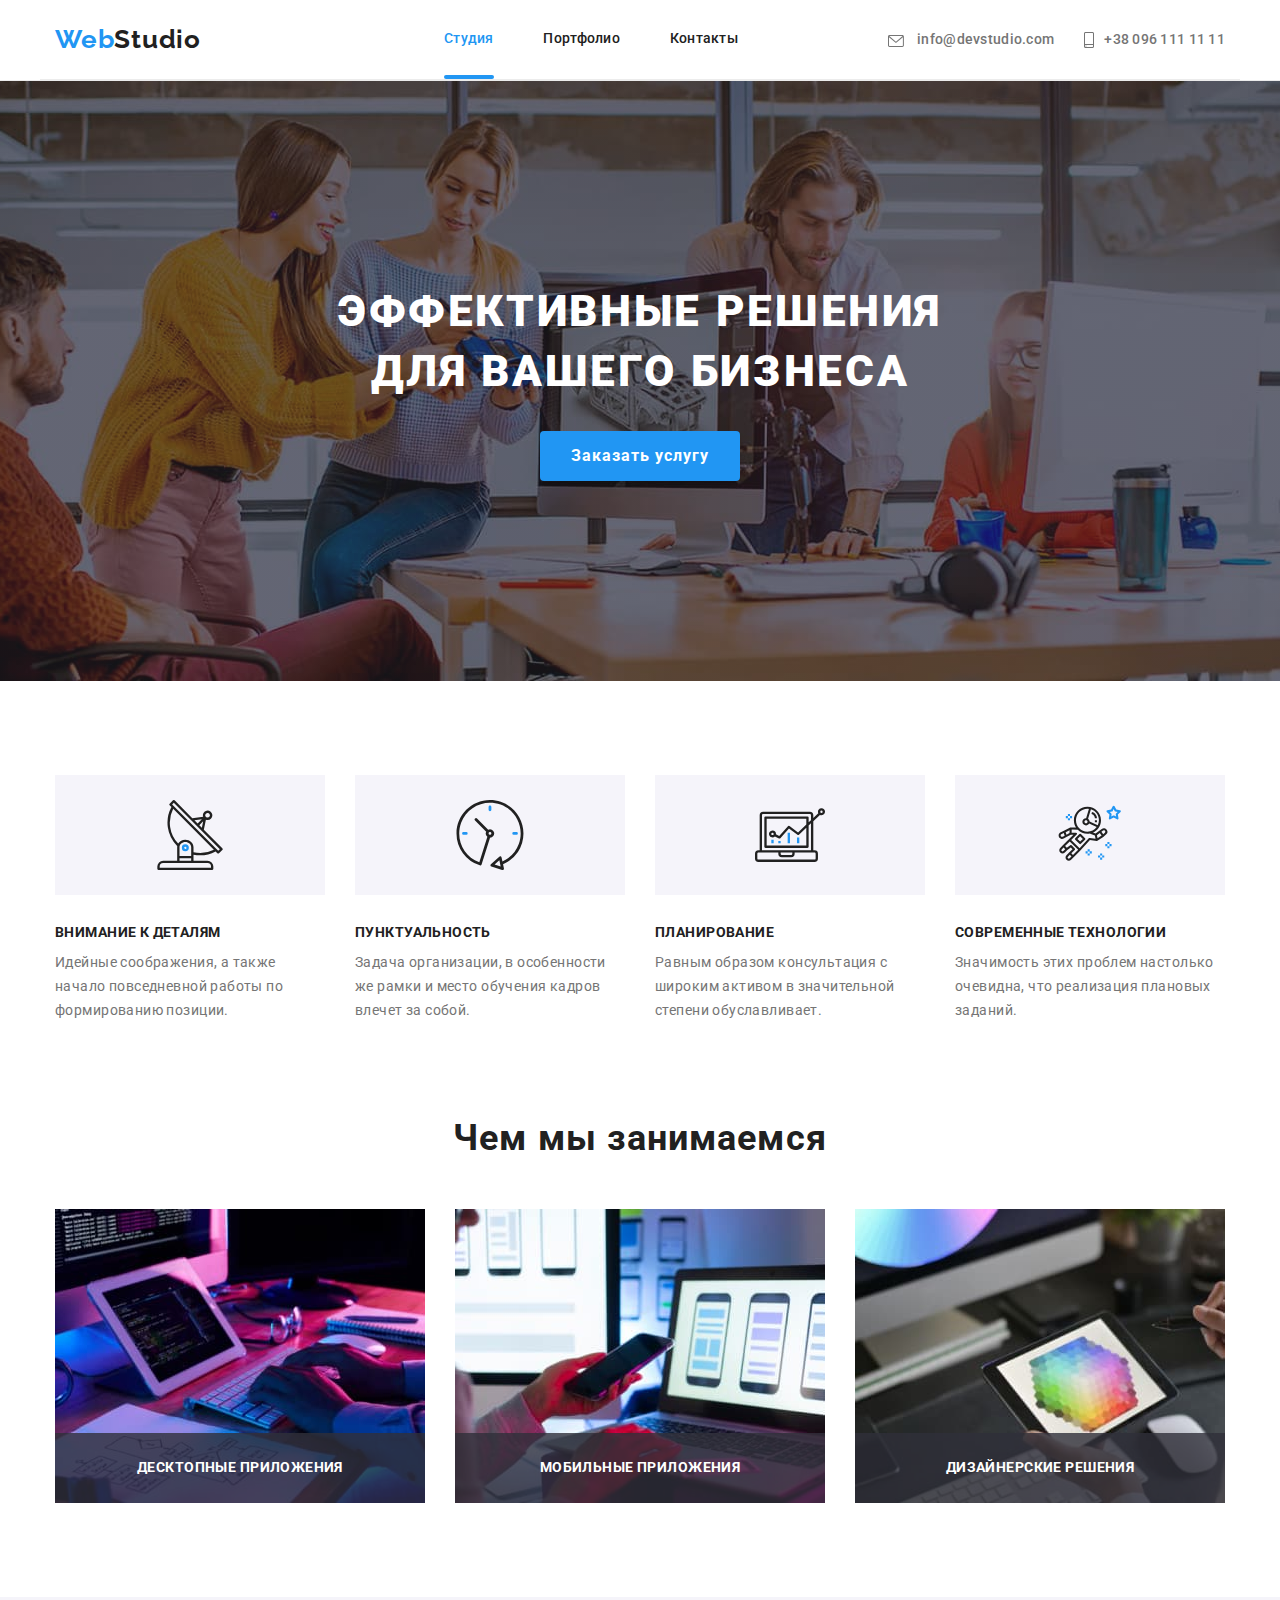
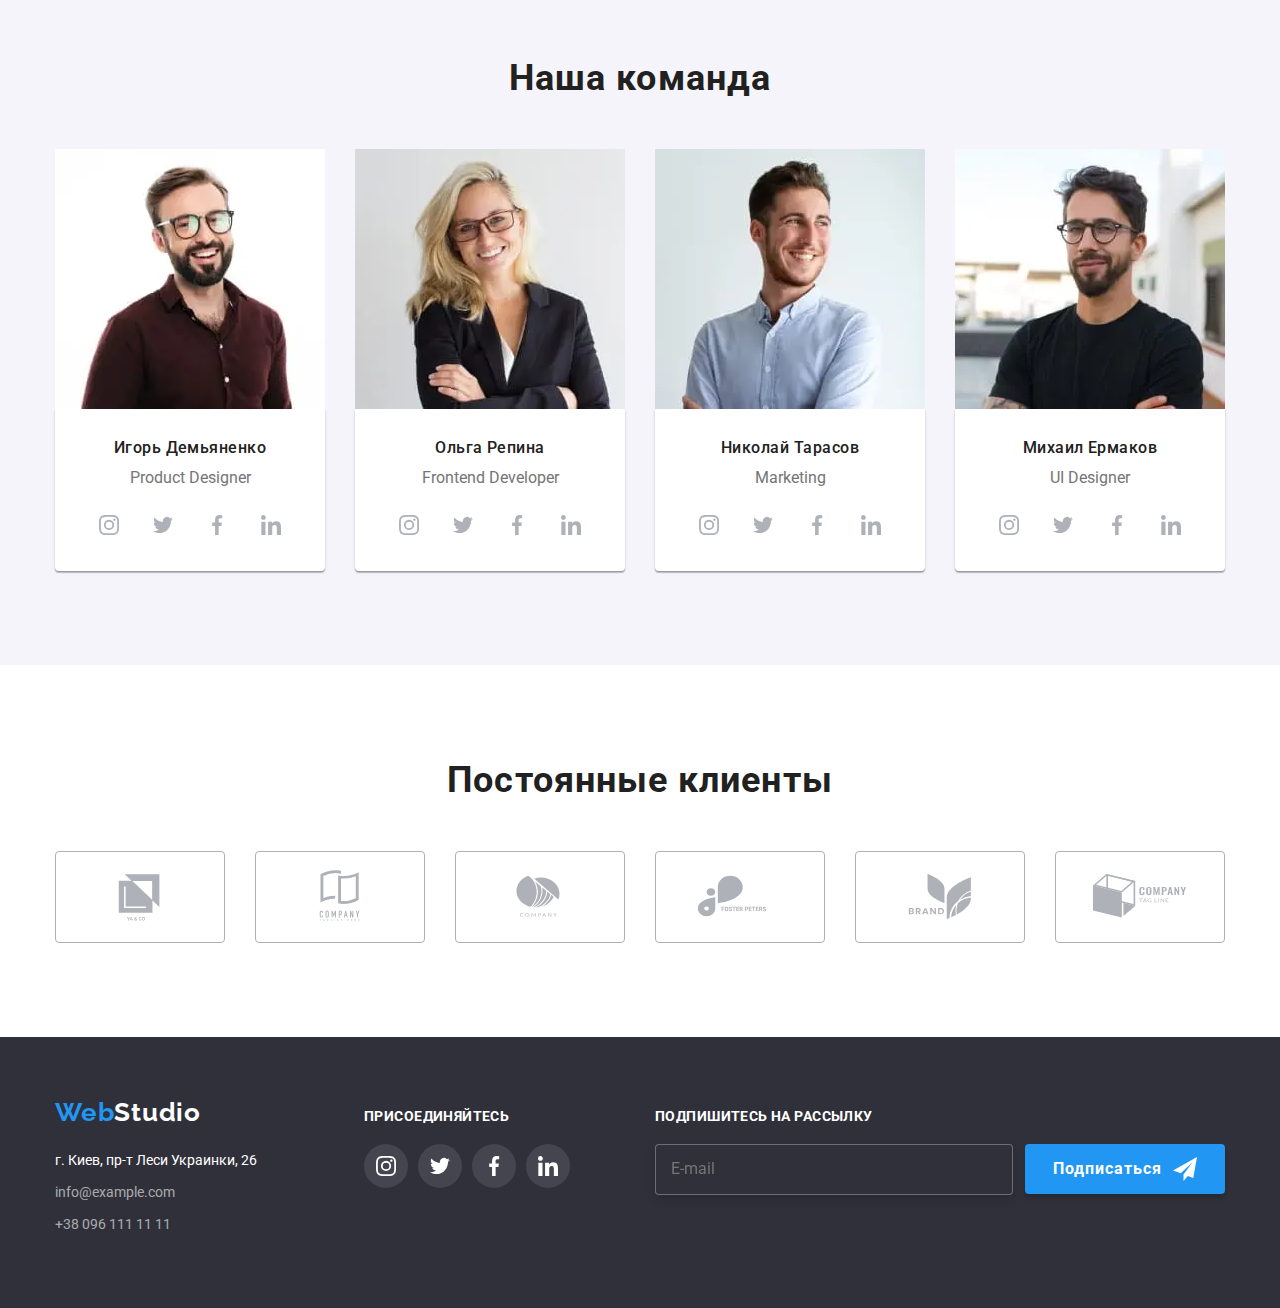
==== commit 2eb9c0a4: "finish" ====
--- a/index.html
+++ b/index.html
@@ -22,8 +22,8 @@
     <body>
         
         <header class="main-header "> 
-            <div class=" header__box">
-                <div clacontainerss="logo logo__main">
+            <div class="container header__box">
+                <div class=" logo logo__main">
                     <a href="#" class="logo__web">Web<span 
                         class="logo__web logo__studio">Studio</span> 
                     </a>
@@ -248,13 +248,13 @@
                                     <source
                                         srcset="./images/tablet/team/igor-354/igor-354.webp 1x,
                                                 ./images/tablet/team/igor-354/igor-354@2x.webp 2x"
-                                        media="(min-width: 767px)"
+                                        media="(min-width: 768px)"
                                         type="image/webp">
 
                                     <source 
                                         srcset="./images/tablet/team/igor-354/igor-354.jpg 1x,
                                                 ./images/tablet/team/igor-354/igor-354@2x.jpg 2x"
-                                        media="(min-width: 767px)">
+                                        media="(min-width: 768px)">
 
                                     <source 
                                         srcset="./images/mobile/team/igor-450/igor-450.webp 1x, 
@@ -325,11 +325,11 @@
                                 
                                     <source srcset="./images/tablet/team/olga-354/olga-354.webp 1x,
                                                     ./images/tablet/team/olga-354/olga-354@2x.webp 2x"
-                                        media="(min-width: 767px)" type="image/webp">
+                                        media="(min-width: 768px)" type="image/webp">
                                 
                                     <source srcset="./images/tablet/team/olga-354/olga-354.jpg 1x,
                                                     ./images/tablet/team/olga-354/olga-354@2x.jpg 2x"
-                                        media="(min-width: 767px)">
+                                        media="(min-width: 768px)">
                                 
                                     <source srcset="./images/mobile/team/olga-450/olga-450.webp 1x, 
                                                     ./images/mobile/team/olga-450/olga-450@2x.webp 2x"
@@ -394,11 +394,11 @@
                                 
                                     <source srcset="./images/tablet/team/nikolay-354/nikolay-354.webp 1x,
                                             ./images/tablet/team/nikolay-354/nikolay-354@2x.webp 2x"
-                                        media="(min-width: 767px)" type="image/webp">
+                                        media="(min-width: 768px)" type="image/webp">
                                 
                                     <source srcset="./images/tablet/team/nikolay-354/nikolay-354.jpg 1x,
                                             ./images/tablet/team/nikolay-354/nikolay-354@2x.jpg 2x"
-                                        media="(min-width: 767px)">
+                                        media="(min-width: 768px)">
                                 
                                     <source srcset="./images/mobile/team/nikolay-450/nikolay-450.webp 1x, 
                                             ./images/mobile/team/nikolay-450/nikolay-450@2x.webp 2x"
@@ -596,7 +596,7 @@
                         <address class="footer__address">
                             <p class="address-link footer__address-city">г. Киев, пр-т Леси Украинки, 26</p>
                     
-                            <a href="mailto:info@example.com" class="address-link email-footer">info@example.com</a>
+                            <a href="mailto:info@example.com" class="address-link footer__email">info@example.com</a>
                     
                             <a href="tel:+380961111111" class="address-link footer__tel">+38 096 111 11 11</a>
                         </address>
--- a/css/main.min.css
+++ b/css/main.min.css
@@ -1 +1 @@
-:root{--accent-color: #2196F3;--main-color-light-theme: #212121;--second-color-light-theme: #757575;--main-color-dark-theme: #FFFFFF;--form-btn-color: #188CE8;--color-light-theme: #FFFFFF;--header-border-bttm: #ECECEC;--svg-fill-main-color: #757575;--placeholder-color: #757575;--linear-gradient-color-from: rgba(47, 48, 58, 0.4);--linear-gradient-color-to: rgba(47, 48, 58, 0.4);--hero-btn-hover-color: #2196F3;--dest-background-color: #F5F4FA;--dest-hover-border-color: #000000;--busness-background-color: rgba(47, 48, 58, 0.8);--personal-background-color: #F5F4FA;--button-box-shadow: 0px 4px 4px rgba(0, 0, 0, 0.15);--team-shadow-card: 0px 1px 3px rgba(0, 0, 0, 0.12), 0px 1px 1px rgba(0, 0, 0, 0.14), 0px 2px 1px rgba(0, 0, 0, 0.2);--clients-card-main-color: #AFB1B8;--modal-background-color-backdrop: rgba(0, 0, 0, 0.1);--modal-background-color: #FFFFFF;--footer-background-color: #2F303A;--footer-address-color: rgba(255, 255, 255, 0.6);--footer-icons-background-color: rgba(255, 255, 255, 0.1);--footer-send-icon: #FFFFFF;--transition-dur-fun: 250ms cubic-bezier(0.4, 0, 0.2, 1);--portfolio-button-background-color: #F5F4FA;--portfolio-project-background: #FFFFFF;--portfolio-drop-shadow: drop-shadow(0px 4px 4px rgba(0, 0, 0, 0.25));--portfolio-link-color: #757575;--portfolio-title-link: #EEEEEE}.visuality-hidden{position:absolute;width:1px;height:1px;padding:0;margin:-1px;border:0;clip:rect(0 0 0 0);overflow:hidden}h1,h2,h3,h4,p{margin:0;padding:0}img{display:block;padding-left:0}body{margin-left:auto;margin-right:auto}html,body,header,footer,.port-main{font-family:"Roboto";font-style:normal;box-sizing:border-box;text-decoration:none}link,a{text-decoration:none}button{cursor:pointer;padding:0}ul,nl{list-style-type:none;font-size:0;padding:0}@media screen{section{padding-bottom:60px}}@media(min-width: 1200px){section{padding-bottom:94px;padding-top:94px}}.container{width:100%;padding-left:15px;padding-right:15px}@media screen and (min-width: 480px){.container{width:480px;margin-left:auto;margin-right:auto}}@media screen and (min-width: 768px){.container{width:768px}}@media screen and (min-width: 1200px){.container{width:1200px}}.mobile-menu{position:fixed;top:0;left:0;width:100%;height:100%;background-color:#fff;z-index:100;opacity:0;visibility:hidden;pointer-events:none}.mobile-menu.is-open{opacity:1;visibility:visible;pointer-events:auto;cursor:pointer}.mobile-menu__container{height:100vmax;position:relative;display:flex;flex-direction:column;justify-content:space-between;padding-left:40px}.mobile-menu__close-btn{position:absolute;top:10px;right:15px;background-color:rgba(0,0,0,0);border:none;padding:0;line-height:0}.mobile-menu__close-btn:focus{fill:var(--accent-color)}.mobile-menu__btn-nav,.mobile-menu__cont-nets{display:block}.mobile-menu__nav-main{margin-top:6vmax}.mobile-menu__nav-title:not(:last-child){margin-bottom:4vmax}.mobile-menu__nav-list{font-weight:500;font-size:40px;line-height:1.175;letter-spacing:.02em;text-decoration:none;color:var(--main-color-light-theme)}.mobile-menu__nav-list-current{color:var(--accent-color);text-decoration:none}.mobile-menu__phone-mail{display:flex;flex-direction:column}.mobile-menu__phone{font-weight:500;font-size:34px;line-height:1.18;letter-spacing:.02em;margin-bottom:4vmax;color:var(--accent-color)}.mobile-menu__email{font-weight:500;font-size:24px;line-height:28px;letter-spacing:.02em;margin-bottom:8vmax;color:#757575}.mobile-menu__social-networks{display:flex;margin-bottom:2.5vmax}.mobile-menu__social-network{position:relative;font-weight:500;font-size:18px;line-height:1.222;letter-spacing:.02em;color:var(--accent-color)}.mobile-menu__social-network:not(:last-child){margin-right:20px}.mobile-menu__social-network:not(:last-child)::after{position:absolute;content:"";top:0;right:-10px;width:1px;height:22px;background-color:#212121}.mobile-menu__social-network .mobile-menu__network{color:var(--accent-color);margin-right:2.5vmax}.button{display:block;width:200px;height:50px;margin-right:auto;margin-left:auto;align-items:center;text-align:center;background:var(--accent-color);border:0px;box-shadow:var(--button-box-shadow);border-radius:4px;font-weight:700;font-size:16px;line-height:1.75;letter-spacing:.06em;color:var(--main-color-dark-theme);transition:var(--transition-dur-fun)}.button:hover,.button:focus{background-color:var(--hero-btn-hover-color);border-color:var(--main-color-dark-theme)}.section-title{text-align:center;font-style:normal;font-weight:700;font-size:36px;line-height:1.17;letter-spacing:.03em;margin-bottom:50px;color:var(--main-color-light-theme)}.backdrop{position:fixed;top:0;left:0;width:100%;height:100%;background-color:var(--modal-background-color-backdrop);opacity:1;transition:opacity}.backdrop.is-hidden{opacity:0;pointer-events:none;transform:translate(-50%, -50%) scale(1.1)}@media screen{.modal{position:absolute;top:50%;left:50%;max-width:450px;min-height:581px;padding:40px;transform:translate(-50%, -50%) scale(1);opacity:1;background:var(--modal-background-color);box-shadow:0px 1px 3px rgba(0,0,0,.12),0px 1px 1px rgba(0,0,0,.14),0px 2px 1px rgba(0,0,0,.2);border-radius:4px;transition:transform var(--transition-dur-fun),opacity var(--transition-dur-fun)}.backdrop.is-hidden .modal{opacity:0}.mdl-button{position:absolute;top:8px;right:8px;width:30px;height:30px;border:0;margin:0;background-color:var(--main-color-dark-theme)}.cls-mdl-button-svg{height:30px;width:30px;fill:var(--dest-hover-border-color);border-radius:50%;border:1px solid rgba(0,0,0,.1);transition:fill var(--transition-dur-fun)}.cls-mdl-button-svg:hover,.cls-mdl-button-svg:focus{fill:var(--accent-color)}}@media(min-width: 1200px){.modal{max-width:528px;width:528px}}@media screen{.modal__form-title{font-weight:700;font-size:20px;line-height:1.15;text-align:center;letter-spacing:.03em;margin-bottom:12px;color:var(--main-color-light-theme)}.modal__form-input{display:flex;flex-direction:column;margin-bottom:10px}.modal__form-list-name{display:flex;flex-direction:column;margin-bottom:4px;font-weight:400;font-size:12px;line-height:1.12;letter-spacing:.01em;color:var(--second-color-light-theme)}.modal__f-svg{position:relative;margin-bottom:10px}.modal__form-input-field{width:100%;padding:11px 12px;padding-left:42px;border:none;border-radius:4px;font-size:14px;outline:none;cursor:pointer;border:1px solid rgba(33,33,33,.2);transition:border var(--transition-dur-fun)}.modal__form-input-field:hover,.modal__form-input-field:focus{border:1px solid var(--accent-color)}.modal__form-input-field input::placeholder{color:var(--placeholder-color)}.modal__form-svg{position:absolute;content:"";display:inline-block;top:50%;left:12px;transform:translateY(-50%);background-repeat:no-repeat;background-size:contain;width:18px;height:18px;fill:var(--main-color-light-theme);transition:fill var(--transition-dur-fun)}.modal__form-input-field:hover+.modal__form-svg,.modal__form-input-field:focus+.modal__form-svg{fill:var(--accent-color)}.modal__form-button{padding:10px 55px;background:var(--form-btn-color);border-color:var(--form-btn-color);transition:border-color var(--transition-dur-fun),box-shadow var(--transition-dur-fun)}.modal__form-button:hover,.modal__form-button:focus{box-shadow:0px 4px 4px rgba(0,0,0,.15)}.modal__form-comment{resize:none;font-weight:400;font-size:14px;line-height:1.12;letter-spacing:.01em;padding:12px 16px}.modal__label-checkbox{position:relative;display:inline-block;display:block;align-items:center;padding-left:22px;margin-bottom:30px;width:100%;font-weight:400;font-size:12px;line-height:1.1666666667;letter-spacing:.03em;color:var(--svg-fill-main-color)}.modal__label-checkbox .contract{color:var(--accent-color);text-decoration:underline}.checkbox-check{position:absolute;left:0px;top:50%;transform:translateY(-50%);width:16px;height:15px}.modal__form-checkbox:checked+.checkbox-check{visibility:hidden}.checkbox-not-check{visibility:hidden}.modal__form-checkbox:checked~.checkbox-not-check{visibility:visible}}@media(min-width: 1200px){.modal__label-checkbox{padding-left:35px;font-size:14px;line-height:1.7142857143;letter-spacing:.03em}.checkbox-check{left:12px}}@media screen{.navigation__main{display:none}.header-contacts{display:none}.main-header{border-bottom:1px solid var(--header-border-bttm)}.header__box{padding-top:10px;padding-bottom:10px;display:flex;align-items:center;justify-content:space-between;border-bottom:1px solid var(--header-border-bttm)}.mobile-menu-btn{background-color:rgba(0,0,0,0);border:none;text-decoration:none;margin:0;line-height:0}.mobile-menu-btn:hover,.mobile-menu-btn:focus{fill:var(--accent-color)}.mobile-menu-btn__icon:hover,.mobile-menu-btn__icon:focus{fill:var(--accent-color)}.logo{font-family:"Raleway",sans-serif;font-weight:700;font-size:24px;line-height:1.08;letter-spacing:.03em;text-decoration:none}.logo__web{text-decoration:var(--color-light-theme);color:var(--accent-color);transition:text-decoration var(--transition-dur-fun)}.logo__web:hover,.logo__web:focus{text-decoration:2px solid var(--accent-color) underline}.logo__studio{color:var(--main-color-light-theme)}}@media screen and (min-width: 768px){.mobile-menu-btn{display:none}.mobile-menu{display:none}.is-close{display:none}.header__box{padding-top:21px;padding-bottom:21px;justify-self:flex-start}.logo{font-size:26px;line-height:1.19}.navigation__main{display:inline}.navigation{display:flex;width:294px;padding-right:auto;padding-left:auto;justify-content:space-between}.navigation__link{font-weight:500;font-size:14px;line-height:1.14;letter-spacing:.02em;text-decoration:none;color:var(--main-color-light-theme);transition:color var(--transition-dur-fun)}.navigation__link:hover,.navigation__link:focus{color:var(--accent-color)}.navigation__list{position:relative}.navigation__list_current{color:var(--accent-color)}.navigation__list_current::after{content:"";position:absolute;left:0;top:calc(50% + 40px - 4px);width:100%;height:4px;background-color:var(--accent-color);border-radius:2px}.header-contacts{display:flex;flex-direction:column}.email,.tel{font-weight:500;font-size:12px;line-height:1.1666666667;letter-spacing:.02em;text-decoration:none;color:var(--second-color-light-theme);transition:color var(--transition-dur-fun)}.email{margin-bottom:10px}.email:hover,.email:focus{color:var(--accent-color)}.tel:hover,.tel:focus{color:var(--accent-color)}.envelope{width:16px;height:12px;margin-top:auto;margin-bottom:auto}.smartphone{width:10px;height:16px;margin-top:auto;margin-bottom:auto}.envelope,.smartphone{vertical-align:middle;margin-right:10px;padding:0;background-size:contain;fill:var(--svg-fill-main-color);transition:fill var(--transition-dur-fun)}.email:hover .envelope,.email:focus .envelope,.tel:hover .envelope,.tel:focus .envelope,.email:hover .smartphone,.email:focus .smartphone,.tel:hover .smartphone,.tel:focus .smartphone{fill:var(--accent-color)}}@media screen and (min-width: 1200px){.main-header{border-bottom:1px solid var(--header-border-bttm)}.header__box{padding-top:24px;padding-bottom:24px;margin-left:auto;margin-right:auto}.logo{margin-right:93px}.header-contacts{flex-direction:row;align-items:center}.email{margin-right:30px;margin-left:auto;margin-bottom:0}.email:hover,.email:focus{color:var(--accent-color)}.email,.tel{font-size:14px;line-height:1.1428571429}}@media screen{.hero{margin:0 auto;padding-top:118px;padding-bottom:118px;align-items:center;max-width:480px;background-position:center;background-size:cover;background-repeat:no-repeat;background-image:linear-gradient(to top, var(--linear-gradient-color-from), var(--linear-gradient-color-to)),url(../images/mobile/hero-480/hero-480.jpg),linear-gradient(to top, var(--linear-gradient-color-from), var(--linear-gradient-color-to))}}@media screen and (min-device-pixel-ratio: 2),screen and (min-resolution: 192dpi),screen and (min-resolution: 2dppx){.hero{background-image:linear-gradient(to top, var(--linear-gradient-color-from), var(--linear-gradient-color-to)),url(../images/mobile/hero-480/hero-480@2x.jpg),linear-gradient(to top, var(--linear-gradient-color-from), var(--linear-gradient-color-to))}}@media screen{.hero__title{padding-bottom:30px;font-weight:900;font-size:26px;line-height:1.615;text-align:center;letter-spacing:.06em;text-transform:uppercase;color:#fff}}@media screen and (min-width: 768px){.hero{max-width:768px;background-image:linear-gradient(to top, var(--linear-gradient-color-from), var(--linear-gradient-color-to)),url(../images/tablet/hero-768/hero-768.jpg),linear-gradient(to top, var(--linear-gradient-color-from), var(--linear-gradient-color-to))}}@media screen and (min-width: 768px)and (min-device-pixel-ratio: 2),screen and (min-width: 768px)and (min-resolution: 192dpi),screen and (min-width: 768px)and (min-resolution: 2dppx){.hero{background-image:linear-gradient(to top, var(--linear-gradient-color-from), var(--linear-gradient-color-to)),url(../images/tablet/hero-768/hero-768@2x.jpg),linear-gradient(to top, var(--linear-gradient-color-from), var(--linear-gradient-color-to))}}@media screen and (min-width: 1200px){.with-img{padding:0}.hero{padding-top:200px;padding-bottom:200px;max-width:1600px;background-image:linear-gradient(to top, var(--linear-gradient-color-from), var(--linear-gradient-color-to)),url(../images/desktop/hero/hero-1600.jpg),linear-gradient(to top, var(--linear-gradient-color-from), var(--linear-gradient-color-to))}}@media screen and (min-width: 1200px)and (min-device-pixel-ratio: 2),screen and (min-width: 1200px)and (min-resolution: 192dpi),screen and (min-width: 1200px)and (min-resolution: 2dppx){.hero{background-image:linear-gradient(to top, var(--linear-gradient-color-from), var(--linear-gradient-color-to)),url(../images/desktop/hero/hero-1600@2x.jpg),linear-gradient(to top, var(--linear-gradient-color-from), var(--linear-gradient-color-to))}}@media screen and (min-width: 1200px){.hero__title{font-size:44px;line-height:1.364}}@media screen{.destination__box:not(:last-child){margin-bottom:30px}.destination__befor{padding:25px 0;display:flex;justify-content:center;align-items:center;background-color:var(--dest-background-color);border:none;transition-property:filter,border;transition:filter var(--transition-dur-fun),border var(--transition-dur-fun)}.destination__befor:hover{filter:drop-shadow(0px 4px 4px rgba(0, 0, 0, 0.25));border:1px solid var(--dest-hover-border-color)}.destination__img{width:70px;height:70px}.destination__title-item{padding-top:30px;margin-bottom:10px;font-weight:700;font-size:14px;line-height:1.14;text-align:center;letter-spacing:.03em;text-transform:uppercase;color:var(--main-color-light-theme)}.destination__link{font-weight:400;font-size:14px;line-height:1.71;letter-spacing:.03em;color:var(--second-color-light-theme)}}@media(min-width: 768px){.destination__box:not(:last-child){margin-bottom:0px}.destination__item{display:flex;flex-wrap:wrap;gap:30px}.destination__box{width:calc((100% - 30px)/2);margin-bottom:0}.destination__title-item{text-align:left}}@media(min-width: 1200px){.destination__box{width:calc((100% - 90px)/4);font-size:1rem}.destination__box:not(:last-child){margin-bottom:0px}}@media(max-width: 1199px){.business{display:none}}@media(min-width: 1200px){.business{display:inline}.business__photo-item{display:flex;justify-content:space-between;margin-bottom:94px}.business__photo-img{position:relative;width:calc((100% - 60px)/3)}.business__title{position:absolute;bottom:0px;display:flex;justify-content:center;width:100%;height:70px;align-items:center;background-color:var(--busness-background-color)}.business__info{font-weight:700;font-size:14px;line-height:1.12;letter-spacing:.03em;text-transform:uppercase;color:var(--main-color-dark-theme)}}@media screen{.team{background-color:var(--personal-background-color);padding-top:60px}.team__title{margin-bottom:30px;font-weight:700;font-size:28px;line-height:1.179;text-align:center;letter-spacing:.03em;color:#212121}.team__own-data{background:var(--main-color-dark-theme)}.team__own-data:not(:last-child){margin-bottom:30px}.team__photo{width:calc(100vw - 30px)}.team__name-job{display:block;justify-content:center;padding:0 0 24px 0;box-shadow:var(--team-shadow-card);text-align:center;border-radius:0px 0px 4px 4px}.team__name{padding-top:30px;margin-bottom:10px;font-weight:500;font-size:16px;line-height:1.17;letter-spacing:.03em;color:var(--main-color-light-theme)}.job-name{margin-bottom:16px;font-weight:400;font-size:16px;line-height:1.19;color:var(--second-color-light-theme)}.team__icons{display:flex;justify-content:center;fill:var(--second-color-light-theme)}.team__icon-list{width:44px;height:44px}.team__a-icons{width:100%;height:44px;margin-right:10px;border-radius:50%;display:flex;justify-content:center;align-items:center;background-color:var(--main-color-dark-theme);border-color:var(--main-color-dark-theme);fill:var(--clients-card-main-color);transition-property:fill;transition:fill var(--transition-dur-fun),background-color var(--transition-dur-fun)}.team__a-icons:hover,.team__a-icons:focus{border-radius:50%;fill:var(--main-color-dark-theme);background-color:var(--accent-color);border:var(--accent-color);outline:none}.team__icon-list:not(:last-child){margin-right:10px}.team__list{content:"";width:20px;height:20px;background-size:contain;background-repeat:no-repeat}}@media(min-width: 480px){.team__photo{width:100%}}@media(min-width: 768px){.team__list-cards{display:flex;flex-wrap:wrap;gap:30px}.team__own-data{width:calc((100% - 30px)/2)}.team__own-data:not(:last-child){margin-bottom:0px}}@media(min-width: 1200px){.team__title{font-size:36px;line-height:1.1666666667;margin-bottom:50px}.team__own-data{width:calc((100% - 90px)/4)}}@media screen{.clients__title{margin-bottom:30px;font-weight:700;font-size:28px;line-height:1.179;text-align:center;letter-spacing:.03em;color:#212121}.clients__icons{display:flex;flex-wrap:wrap;gap:30px}.clients__icon-list{width:calc((100% - 30px)/2);height:92px}.clients__link{width:100%;height:100%;display:flex;justify-content:center;align-items:center;background-color:var(--main-color-dark-theme);border:1px solid var(--clients-card-main-color);border-radius:4px;fill:var(--clients-card-main-color);transition-property:fill;transition:fill var(--transition-dur-fun),border var(--transition-dur-fun)}.clients__link:focus,.clients__link:hover{outline:none;border:1px solid var(--accent-color);fill:var(--accent-color)}.clients__list{width:106px;height:60px;border:none}}@media(min-width: 768px){.clients__icon-list{width:calc((100% - 60px)/3)}}@media(min-width: 1200px){.clients__title{font-size:36px;line-height:1.1666666667;margin-bottom:50px}.clients__icon-list{width:calc((100% - 150px)/6)}}@media screen{.port-portfolio{color:var(--accent-color)}.port-filters{padding-top:60px;margin-bottom:40px;display:flex;flex-wrap:wrap;row-gap:16px;column-gap:8px;justify-content:left}.port-filters .port-button{padding:6px 22px;background-color:var(--portfolio-button-background-color);font-weight:500;font-size:16px;line-height:1.625;letter-spacing:.03em;border-radius:4px;border:var(--portfolio-button-background-color);color:var(--main-color-light-theme);transition-property:filter;transition:filter var(--transition-dur-fun),background-color var(--transition-dur-fun),color var(--transition-dur-fun)}.port-filters .port-button:hover,.port-filters .port-button:focus{background-color:var(--accent-color);color:var(--main-color-dark-theme);filter:drop-shadow(0px 4px 4px rgba(0, 0, 0, 0.25));outline:none}.port-project{position:relative;overflow:hidden;background:#fff;transition:filter var(--transition-dur-fun)}.port-project:hover{filter:var(--portfolio-drop-shadow)}.port-project:not(:last-child){margin-bottom:30px}.port-title-link{padding:20px 24px;border:1px solid #eee}.port-title-link .port-title{margin-bottom:10px;font-weight:700;font-size:18px;line-height:2;letter-spacing:.06em;color:var(--main-color-light-theme)}.port-title-link .port-link{font-weight:400;font-size:16px;line-height:1.88;letter-spacing:.03em;color:var(--portfolio-link-color)}.port-overlay-overflow{display:inline-block;content:"";position:absolute;top:0;left:0;width:100%;height:294px;overflow:hidden}.port-overlay-overflow .port-overlay{display:inline-block;content:"";position:absolute;top:0;left:0;width:100%;height:100%;padding:63px 24px;padding:49px 24px;background-color:var(--accent-color);opacity:.9;outline:var(--accent-color);transform:translateY(101%);transition:transform var(--transition-dur-fun)}.port-project:hover .port-overlay-overflow .port-overlay{transform:translateY(0%)}.port-overlay-overflow .port-overlay .port-overlay-text{font-weight:400;font-size:18px;line-height:1.56;letter-spacing:.03em;color:var(--main-color-dark-theme)}}@media(min-width: 768px){.port-filters{justify-content:center}.port-projects{display:flex;flex-wrap:wrap;gap:30px}.port-project{width:calc((100% - 30px)/2);background:#fff}.port-project:not(:last-child){margin-bottom:0px}.port-overlay-overflow{height:230px}}@media(min-width: 1200px){.port-filters{padding-top:0px}.port-project{width:calc((100% - 60px)/3)}.port-overlay-overflow{height:240px}}@media screen{.footer{background-color:var(--footer-background-color);padding:60px 0px;text-align:center}.footer__logo{margin-bottom:20px}.footer__logo-studio{color:var(--main-color-dark-theme)}.footer__address{color:var(--footer-address-color);display:flex;flex-direction:column;font-style:normal}.address-link{font-weight:400;font-size:14px;line-height:1.74;color:var(--footer-address-color);text-decoration:none}.footer__address-city{color:#fff}.footer__logo-adress{margin-bottom:60px}.footer__title{margin-bottom:20px;font-weight:700;font-size:14px;line-height:1.12;letter-spacing:.03em;text-transform:uppercase;margin-bottom:20px;color:var(--main-color-dark-theme)}.footer-icons{display:flex;justify-content:center;margin-bottom:60px}.footer-a-icons{border:0;border-radius:50%;background:var(--footer-icons-background-color);fill:var(--main-color-dark-theme);outline:none;transition-property:background-color;transition:background-color var(--transition-dur-fun)}.footer__form-title{margin-bottom:20px;font-weight:700;font-size:14px;line-height:1.12;letter-spacing:.03em;text-transform:uppercase;color:var(--main-color-dark-theme)}.footer__input{width:100%;margin-bottom:20px;padding:15px;font-size:16px;color:var(--main-color-dark-theme);background-color:var(--footer-background-color);border:1px solid rgba(255,255,255,.3);filter:drop-shadow(0px 4px 4px rgba(0, 0, 0, 0.15));border-radius:4px}.footer__form-btn{position:relative;text-align:start;padding:0 28px;border-color:var(--accent-color);outline:none;cursor:pointer}.footer-send-svg{position:absolute;top:50%;right:28px;transform:translateY(-50%);content:"";width:24px;height:24px;padding:0;background-repeat:no-repeat;background-size:contain;fill:var(--footer-send-icon)}}@media(min-width: 768px){.footer__logo-social{display:flex;padding:0}.footer__logo-adress{padding-left:76px}.footer__social{padding-top:5px;padding-right:89px;margin-left:auto}.footer__form{padding-left:166px;padding-right:152px}}@media(min-width: 1200px){.footer__logo-adress{text-align:left;padding:0;margin-right:70px;margin-bottom:0}.footer__social{text-align:left;padding-top:12px;padding-right:0;margin-left:0}.footer__blocks{display:flex}.footer__form{width:570px;margin-left:auto;padding:12px 0 0 0;text-align:left}.footer__form-mail-btn{display:flex;justify-content:space-between}.footer__input{width:358px;margin-right:12px}.footer-form-mail-btn{display:flex}}/*# sourceMappingURL=main.min.css.map */+:root{--accent-color: #2196F3;--main-color-light-theme: #212121;--second-color-light-theme: #757575;--main-color-dark-theme: #FFFFFF;--form-btn-color: #188CE8;--color-light-theme: #FFFFFF;--header-border-bttm: #ECECEC;--svg-fill-main-color: #757575;--placeholder-color: #757575;--linear-gradient-color-from: rgba(47, 48, 58, 0.4);--linear-gradient-color-to: rgba(47, 48, 58, 0.4);--hero-btn-hover-color: #2196F3;--dest-background-color: #F5F4FA;--dest-hover-border-color: #000000;--busness-background-color: rgba(47, 48, 58, 0.8);--personal-background-color: #F5F4FA;--button-box-shadow: 0px 4px 4px rgba(0, 0, 0, 0.15);--team-shadow-card: 0px 1px 3px rgba(0, 0, 0, 0.12), 0px 1px 1px rgba(0, 0, 0, 0.14), 0px 2px 1px rgba(0, 0, 0, 0.2);--clients-card-main-color: #AFB1B8;--modal-background-color-backdrop: rgba(0, 0, 0, 0.1);--modal-background-color: #FFFFFF;--footer-background-color: #2F303A;--footer-address-color: rgba(255, 255, 255, 0.6);--footer-icons-background-color: rgba(255, 255, 255, 0.1);--footer-send-icon: #FFFFFF;--transition-dur-fun: 250ms cubic-bezier(0.4, 0, 0.2, 1);--portfolio-button-background-color: #F5F4FA;--portfolio-project-background: #FFFFFF;--portfolio-drop-shadow: drop-shadow(0px 4px 4px rgba(0, 0, 0, 0.25));--portfolio-link-color: #757575;--portfolio-title-link: #EEEEEE}.visuality-hidden{position:absolute;width:1px;height:1px;padding:0;margin:-1px;border:0;clip:rect(0 0 0 0);overflow:hidden}h1,h2,h3,h4,p{margin:0;padding:0}img{display:block;padding-left:0}body{margin-left:auto;margin-right:auto}html,body,header,footer,.port-main{font-family:"Roboto";font-style:normal;box-sizing:border-box;text-decoration:none}link,a{text-decoration:none}button{cursor:pointer;padding:0}ul,nl{list-style-type:none;font-size:0;padding:0}@media screen{section{padding-bottom:60px}}@media(min-width: 1200px){section{padding-bottom:94px;padding-top:94px}}.container{width:100%;padding-left:15px;padding-right:15px}@media screen and (min-width: 480px){.container{width:480px;margin-left:auto;margin-right:auto}}@media screen and (min-width: 768px){.container{width:768px}}@media screen and (min-width: 1200px){.container{width:1200px}}.mobile-menu{position:fixed;top:0;left:0;width:100%;height:100%;background-color:#fff;z-index:100;opacity:0;visibility:hidden;pointer-events:none}.mobile-menu.is-open{opacity:1;visibility:visible;pointer-events:auto;cursor:pointer}.mobile-menu__container{height:100%;position:relative;display:flex;flex-direction:column;justify-content:space-between;padding-left:40px}.mobile-menu__close-btn{position:absolute;top:10px;right:15px;background-color:rgba(0,0,0,0);border:none;padding:0;line-height:0}.mobile-menu__close-btn:focus{fill:var(--accent-color)}.mobile-menu__btn-nav,.mobile-menu__cont-nets{display:block}.mobile-menu__nav-main{margin-top:6vmax}.mobile-menu__nav-title:not(:last-child){margin-bottom:4vmax}.mobile-menu__nav-list{font-weight:500;font-size:40px;line-height:1.175;letter-spacing:.02em;text-decoration:none;color:var(--main-color-light-theme)}.mobile-menu__nav-list-current{color:var(--accent-color);text-decoration:none}.mobile-menu__phone-mail{display:flex;flex-direction:column}.mobile-menu__phone{font-weight:500;font-size:34px;line-height:1.18;letter-spacing:.02em;margin-bottom:4vmax;color:var(--accent-color)}.mobile-menu__email{font-weight:500;font-size:24px;line-height:28px;letter-spacing:.02em;margin-bottom:8vmax;color:#757575}.mobile-menu__social-networks{display:flex;margin-bottom:2.5vmax}.mobile-menu__social-network{position:relative;font-weight:500;font-size:18px;line-height:1.222;letter-spacing:.02em;color:var(--accent-color)}.mobile-menu__social-network:not(:last-child){margin-right:20px}.mobile-menu__social-network:not(:last-child)::after{position:absolute;content:"";top:0;right:-10px;width:1px;height:22px;background-color:#212121}.mobile-menu__social-network .mobile-menu__network{color:var(--accent-color);margin-right:2.5vmax}.button{display:block;width:200px;height:50px;margin-right:auto;margin-left:auto;align-items:center;text-align:center;background:var(--accent-color);border:0px;box-shadow:var(--button-box-shadow);border-radius:4px;font-weight:700;font-size:16px;line-height:1.75;letter-spacing:.06em;color:var(--main-color-dark-theme);transition:var(--transition-dur-fun)}.button:hover,.button:focus{background-color:var(--hero-btn-hover-color);border-color:var(--main-color-dark-theme)}.section-title{text-align:center;font-style:normal;font-weight:700;font-size:36px;line-height:1.17;letter-spacing:.03em;margin-bottom:50px;color:var(--main-color-light-theme)}.backdrop{position:fixed;top:0;left:0;width:100%;height:100%;background-color:var(--modal-background-color-backdrop);opacity:1;transition:opacity}.backdrop.is-hidden{opacity:0;pointer-events:none;transform:translate(-50%, -50%) scale(1.1)}@media screen{.modal{position:absolute;top:50%;left:50%;max-width:450px;min-height:581px;padding:40px;transform:translate(-50%, -50%) scale(1);opacity:1;background:var(--modal-background-color);box-shadow:0px 1px 3px rgba(0,0,0,.12),0px 1px 1px rgba(0,0,0,.14),0px 2px 1px rgba(0,0,0,.2);border-radius:4px;transition:transform var(--transition-dur-fun),opacity var(--transition-dur-fun)}.backdrop.is-hidden .modal{opacity:0}.mdl-button{position:absolute;top:8px;right:8px;width:30px;height:30px;border:0;margin:0;background-color:var(--main-color-dark-theme)}.cls-mdl-button-svg{height:30px;width:30px;fill:var(--dest-hover-border-color);border-radius:50%;border:1px solid rgba(0,0,0,.1);transition:fill var(--transition-dur-fun)}.cls-mdl-button-svg:hover,.cls-mdl-button-svg:focus{fill:var(--accent-color)}}@media(min-width: 1200px){.modal{max-width:528px;width:528px}}@media screen{.modal__form-title{font-weight:700;font-size:20px;line-height:1.15;text-align:center;letter-spacing:.03em;margin-bottom:12px;color:var(--main-color-light-theme)}.modal__form-input{display:flex;flex-direction:column;margin-bottom:10px}.modal__form-list-name{display:flex;flex-direction:column;margin-bottom:4px;font-weight:400;font-size:12px;line-height:1.12;letter-spacing:.01em;color:var(--second-color-light-theme)}.modal__f-svg{position:relative;margin-bottom:10px}.modal__form-input-field{width:100%;padding:11px 12px;padding-left:42px;border:none;border-radius:4px;font-size:14px;outline:none;cursor:pointer;border:1px solid rgba(33,33,33,.2);transition:border var(--transition-dur-fun)}.modal__form-input-field:hover,.modal__form-input-field:focus{border:1px solid var(--accent-color)}.modal__form-input-field input::placeholder{color:var(--placeholder-color)}.modal__form-svg{position:absolute;content:"";display:inline-block;top:50%;left:12px;transform:translateY(-50%);background-repeat:no-repeat;background-size:contain;width:18px;height:18px;fill:var(--main-color-light-theme);transition:fill var(--transition-dur-fun)}.modal__form-input-field:hover+.modal__form-svg,.modal__form-input-field:focus+.modal__form-svg{fill:var(--accent-color)}.modal__form-button{padding:10px 55px;background:var(--form-btn-color);border-color:var(--form-btn-color);transition:border-color var(--transition-dur-fun),box-shadow var(--transition-dur-fun)}.modal__form-button:hover,.modal__form-button:focus{box-shadow:0px 4px 4px rgba(0,0,0,.15)}.modal__form-comment{resize:none;font-weight:400;font-size:14px;line-height:1.12;letter-spacing:.01em;padding:12px 16px}.modal__label-checkbox{position:relative;display:inline-block;display:block;align-items:center;padding-left:22px;margin-bottom:30px;width:100%;font-weight:400;font-size:12px;line-height:1.1666666667;letter-spacing:.03em;color:var(--svg-fill-main-color)}.modal__label-checkbox .contract{color:var(--accent-color);text-decoration:underline}.checkbox-check{position:absolute;left:0px;top:50%;transform:translateY(-50%);width:16px;height:15px}.modal__form-checkbox:checked+.checkbox-check{visibility:hidden}.checkbox-not-check{visibility:hidden}.modal__form-checkbox:checked~.checkbox-not-check{visibility:visible}}@media(min-width: 1200px){.modal__label-checkbox{padding-left:35px;font-size:14px;line-height:1.7142857143;letter-spacing:.03em}.checkbox-check{left:12px}}@media screen{.navigation__main{display:none}.header-contacts{display:none}.main-header{border-bottom:1px solid var(--header-border-bttm)}.header__box{padding-top:10px;padding-bottom:10px;display:flex;align-items:center;justify-content:space-between;border-bottom:1px solid var(--header-border-bttm)}.mobile-menu-btn{background-color:rgba(0,0,0,0);border:none;text-decoration:none;margin:0;line-height:0}.mobile-menu-btn:hover,.mobile-menu-btn:focus{fill:var(--accent-color)}.mobile-menu-btn__icon:hover,.mobile-menu-btn__icon:focus{fill:var(--accent-color)}.logo{font-family:"Raleway",sans-serif;font-weight:700;font-size:24px;line-height:1.08;letter-spacing:.03em;text-decoration:none}.logo__web{text-decoration:var(--color-light-theme);color:var(--accent-color);transition:text-decoration var(--transition-dur-fun)}.logo__web:hover,.logo__web:focus{text-decoration:2px solid var(--accent-color) underline}.logo__studio{color:var(--main-color-light-theme)}}@media screen and (min-width: 768px){.mobile-menu-btn{display:none}.mobile-menu{display:none}.is-close{display:none}.header__box{padding-top:21px;padding-bottom:21px;justify-self:flex-start}.logo{font-size:26px;line-height:1.19}.navigation__main{display:inline}.navigation{display:flex;width:294px;padding-right:auto;padding-left:auto;justify-content:space-between}.navigation__link{font-weight:500;font-size:14px;line-height:1.14;letter-spacing:.02em;text-decoration:none;color:var(--main-color-light-theme);transition:color var(--transition-dur-fun)}.navigation__link:hover,.navigation__link:focus{color:var(--accent-color)}.navigation__list{position:relative}.navigation__list_current{color:var(--accent-color)}.navigation__list_current::after{content:"";position:absolute;left:0;top:calc(50% + 40px - 4px);width:100%;height:4px;background-color:var(--accent-color);border-radius:2px}.header-contacts{display:flex;flex-direction:column}.email,.tel{font-weight:500;font-size:12px;line-height:1.1666666667;letter-spacing:.02em;text-decoration:none;color:var(--second-color-light-theme);transition:color var(--transition-dur-fun)}.email{margin-bottom:10px}.email:hover,.email:focus{color:var(--accent-color)}.tel:hover,.tel:focus{color:var(--accent-color)}.envelope{width:16px;height:12px;margin-top:auto;margin-bottom:auto}.smartphone{width:10px;height:16px;margin-top:auto;margin-bottom:auto}.envelope,.smartphone{vertical-align:middle;margin-right:10px;padding:0;background-size:contain;fill:var(--svg-fill-main-color);transition:fill var(--transition-dur-fun)}.email:hover .envelope,.email:focus .envelope,.tel:hover .envelope,.tel:focus .envelope,.email:hover .smartphone,.email:focus .smartphone,.tel:hover .smartphone,.tel:focus .smartphone{fill:var(--accent-color)}}@media screen and (min-width: 1200px){.main-header{border-bottom:1px solid var(--header-border-bttm)}.header__box{padding-top:24px;padding-bottom:24px;margin-left:auto;margin-right:auto}.logo{margin-right:93px}.header-contacts{flex-direction:row;align-items:center}.email{margin-right:30px;margin-left:auto;margin-bottom:0}.email:hover,.email:focus{color:var(--accent-color)}.email,.tel{font-size:14px;line-height:1.1428571429}}@media screen{.hero{margin:0 auto;padding-top:118px;padding-bottom:118px;align-items:center;max-width:480px;background-position:center;background-size:cover;background-repeat:no-repeat;background-image:linear-gradient(to top, var(--linear-gradient-color-from), var(--linear-gradient-color-to)),url(../images/mobile/hero-480/hero-480.jpg),linear-gradient(to top, var(--linear-gradient-color-from), var(--linear-gradient-color-to))}}@media screen and (min-device-pixel-ratio: 2),screen and (min-resolution: 192dpi),screen and (min-resolution: 2dppx){.hero{background-image:linear-gradient(to top, var(--linear-gradient-color-from), var(--linear-gradient-color-to)),url(../images/mobile/hero-480/hero-480@2x.jpg),linear-gradient(to top, var(--linear-gradient-color-from), var(--linear-gradient-color-to))}}@media screen{.hero__title{padding-bottom:30px;font-weight:900;font-size:26px;line-height:1.615;text-align:center;letter-spacing:.06em;text-transform:uppercase;color:#fff}}@media screen and (min-width: 768px){.hero{max-width:768px;background-image:linear-gradient(to top, var(--linear-gradient-color-from), var(--linear-gradient-color-to)),url(../images/tablet/hero-768/hero-768.jpg),linear-gradient(to top, var(--linear-gradient-color-from), var(--linear-gradient-color-to))}}@media screen and (min-width: 768px)and (min-device-pixel-ratio: 2),screen and (min-width: 768px)and (min-resolution: 192dpi),screen and (min-width: 768px)and (min-resolution: 2dppx){.hero{background-image:linear-gradient(to top, var(--linear-gradient-color-from), var(--linear-gradient-color-to)),url(../images/tablet/hero-768/hero-768@2x.jpg),linear-gradient(to top, var(--linear-gradient-color-from), var(--linear-gradient-color-to))}}@media screen and (min-width: 1200px){.with-img{padding:0}.hero{padding-top:200px;padding-bottom:200px;max-width:1600px;background-image:linear-gradient(to top, var(--linear-gradient-color-from), var(--linear-gradient-color-to)),url(../images/desktop/hero/hero-1600.jpg),linear-gradient(to top, var(--linear-gradient-color-from), var(--linear-gradient-color-to))}}@media screen and (min-width: 1200px)and (min-device-pixel-ratio: 2),screen and (min-width: 1200px)and (min-resolution: 192dpi),screen and (min-width: 1200px)and (min-resolution: 2dppx){.hero{background-image:linear-gradient(to top, var(--linear-gradient-color-from), var(--linear-gradient-color-to)),url(../images/desktop/hero/hero-1600@2x.jpg),linear-gradient(to top, var(--linear-gradient-color-from), var(--linear-gradient-color-to))}}@media screen and (min-width: 1200px){.hero__title{font-size:44px;line-height:1.364}}@media screen{.destination__box:not(:last-child){margin-bottom:30px}.destination__befor{padding:25px 0;display:flex;justify-content:center;align-items:center;background-color:var(--dest-background-color);border:none;transition-property:filter,border;transition:filter var(--transition-dur-fun),border var(--transition-dur-fun)}.destination__befor:hover{filter:drop-shadow(0px 4px 4px rgba(0, 0, 0, 0.25));border:1px solid var(--dest-hover-border-color)}.destination__img{width:70px;height:70px}.destination__title-item{padding-top:30px;margin-bottom:10px;font-weight:700;font-size:14px;line-height:1.14;text-align:center;letter-spacing:.03em;text-transform:uppercase;color:var(--main-color-light-theme)}.destination__link{font-weight:400;font-size:14px;line-height:1.71;letter-spacing:.03em;color:var(--second-color-light-theme)}}@media(min-width: 768px){.destination__box:not(:last-child){margin-bottom:0px}.destination__item{display:flex;flex-wrap:wrap;gap:30px}.destination__box{width:calc((100% - 30px)/2);margin-bottom:0}.destination__title-item{text-align:left}}@media(min-width: 1200px){.destination__box{width:calc((100% - 90px)/4);font-size:1rem}.destination__box:not(:last-child){margin-bottom:0px}}@media(max-width: 1199px){.business{display:none}}@media(min-width: 1200px){.business{display:inline}.business__photo-item{display:flex;justify-content:space-between;margin-bottom:94px}.business__photo-img{position:relative;width:calc((100% - 60px)/3)}.business__title{position:absolute;bottom:0px;display:flex;justify-content:center;width:100%;height:70px;align-items:center;background-color:var(--busness-background-color)}.business__info{font-weight:700;font-size:14px;line-height:1.12;letter-spacing:.03em;text-transform:uppercase;color:var(--main-color-dark-theme)}}@media screen{.team{background-color:var(--personal-background-color);padding-top:60px}.team__title{margin-bottom:30px;font-weight:700;font-size:28px;line-height:1.179;text-align:center;letter-spacing:.03em;color:#212121}.team__own-data{background:var(--main-color-dark-theme)}.team__own-data:not(:last-child){margin-bottom:30px}.team__photo{width:calc(100vw - 30px)}.team__name-job{display:block;justify-content:center;padding:0 0 24px 0;box-shadow:var(--team-shadow-card);text-align:center;border-radius:0px 0px 4px 4px}.team__name{padding-top:30px;margin-bottom:10px;font-weight:500;font-size:16px;line-height:1.17;letter-spacing:.03em;color:var(--main-color-light-theme)}.job-name{margin-bottom:16px;font-weight:400;font-size:16px;line-height:1.19;color:var(--second-color-light-theme)}.team__icons{display:flex;justify-content:center;fill:var(--second-color-light-theme)}.team__icon-list{width:44px;height:44px}.team__a-icons{width:100%;height:44px;margin-right:10px;border-radius:50%;display:flex;justify-content:center;align-items:center;background-color:var(--main-color-dark-theme);border-color:var(--main-color-dark-theme);fill:var(--clients-card-main-color);transition-property:fill;transition:fill var(--transition-dur-fun),background-color var(--transition-dur-fun)}.team__a-icons:hover,.team__a-icons:focus{border-radius:50%;fill:var(--main-color-dark-theme);background-color:var(--accent-color);border:var(--accent-color);outline:none}.team__icon-list:not(:last-child){margin-right:10px}.team__list{content:"";width:20px;height:20px;background-size:contain;background-repeat:no-repeat}}@media(min-width: 480px){.team__photo{width:100%}}@media(min-width: 768px){.team__list-cards{display:flex;flex-wrap:wrap;gap:30px}.team__own-data{width:calc((100% - 30px)/2)}.team__own-data:not(:last-child){margin-bottom:0px}}@media(min-width: 1200px){.team__title{font-size:36px;line-height:1.1666666667;margin-bottom:50px}.team__own-data{width:calc((100% - 90px)/4)}}@media screen{.clients__title{margin-bottom:30px;font-weight:700;font-size:28px;line-height:1.179;text-align:center;letter-spacing:.03em;color:#212121}.clients__icons{display:flex;flex-wrap:wrap;gap:30px}.clients__icon-list{width:calc((100% - 30px)/2);height:92px}.clients__link{width:100%;height:100%;display:flex;justify-content:center;align-items:center;background-color:var(--main-color-dark-theme);border:1px solid var(--clients-card-main-color);border-radius:4px;fill:var(--clients-card-main-color);transition-property:fill;transition:fill var(--transition-dur-fun),border var(--transition-dur-fun)}.clients__link:focus,.clients__link:hover{outline:none;border:1px solid var(--accent-color);fill:var(--accent-color)}.clients__list{width:106px;height:60px;border:none}}@media(min-width: 768px){.clients__icon-list{width:calc((100% - 60px)/3)}}@media(min-width: 1200px){.clients__title{font-size:36px;line-height:1.1666666667;margin-bottom:50px}.clients__icon-list{width:calc((100% - 150px)/6)}}@media screen{.port-portfolio{color:var(--accent-color)}.port-filters{padding-top:60px;margin-bottom:40px;display:flex;flex-wrap:wrap;row-gap:16px;column-gap:8px;justify-content:left}.port-filters .port-button{padding:6px 22px;background-color:var(--portfolio-button-background-color);font-weight:500;font-size:16px;line-height:1.625;letter-spacing:.03em;border-radius:4px;border:var(--portfolio-button-background-color);color:var(--main-color-light-theme);transition-property:filter;transition:filter var(--transition-dur-fun),background-color var(--transition-dur-fun),color var(--transition-dur-fun)}.port-filters .port-button:hover,.port-filters .port-button:focus{background-color:var(--accent-color);color:var(--main-color-dark-theme);filter:drop-shadow(0px 4px 4px rgba(0, 0, 0, 0.25));outline:none}.port-project{position:relative;overflow:hidden;background:#fff;transition:filter var(--transition-dur-fun)}.port-project:hover{filter:var(--portfolio-drop-shadow)}.port-project:not(:last-child){margin-bottom:30px}.port-title-link{padding:20px 24px;border:1px solid #eee}.port-title-link .port-title{margin-bottom:10px;font-weight:700;font-size:18px;line-height:2;letter-spacing:.06em;color:var(--main-color-light-theme)}.port-title-link .port-link{font-weight:400;font-size:16px;line-height:1.88;letter-spacing:.03em;color:var(--portfolio-link-color)}.port-overlay-overflow{display:inline-block;content:"";position:absolute;top:0;left:0;width:100%;height:294px;overflow:hidden}.port-overlay-overflow .port-overlay{display:inline-block;content:"";position:absolute;top:0;left:0;width:100%;height:100%;padding:63px 24px;padding:49px 24px;background-color:var(--accent-color);opacity:.9;outline:var(--accent-color);transform:translateY(101%);transition:transform var(--transition-dur-fun)}.port-project:hover .port-overlay-overflow .port-overlay{transform:translateY(0%)}.port-overlay-overflow .port-overlay .port-overlay-text{font-weight:400;font-size:18px;line-height:1.56;letter-spacing:.03em;color:var(--main-color-dark-theme)}}@media(min-width: 768px){.port-filters{justify-content:center}.port-projects{display:flex;flex-wrap:wrap;gap:30px}.port-project{width:calc((100% - 30px)/2);background:#fff}.port-project:not(:last-child){margin-bottom:0px}.port-overlay-overflow{height:294px}}@media(min-width: 1200px){.port-filters{padding-top:0px}.port-project{width:calc((100% - 60px)/3)}}@media screen{.footer{background-color:var(--footer-background-color);padding:60px 0px;text-align:center}.footer__logo{margin-bottom:20px}.footer__logo-studio{color:var(--main-color-dark-theme)}.footer__address{color:var(--footer-address-color);display:flex;flex-direction:column;font-style:normal}.address-link{font-weight:400;font-size:14px;line-height:1.74;color:var(--footer-address-color);text-decoration:none}.footer__address-city{color:#fff}.footer__logo-adress{margin-bottom:60px}.footer__email{margin:8px 0}.footer__title{margin-bottom:20px;font-weight:700;font-size:14px;line-height:1.12;letter-spacing:.03em;text-transform:uppercase;margin-bottom:20px;color:var(--main-color-dark-theme)}.footer-icons{display:flex;justify-content:center;margin-bottom:60px}.footer-a-icons{border:0;border-radius:50%;background:var(--footer-icons-background-color);fill:var(--main-color-dark-theme);outline:none;transition-property:background-color;transition:background-color var(--transition-dur-fun)}.footer__form-title{margin-bottom:20px;font-weight:700;font-size:14px;line-height:1.12;letter-spacing:.03em;text-transform:uppercase;color:var(--main-color-dark-theme)}.footer__input{width:100%;margin-bottom:20px;padding:15px;font-size:16px;color:var(--main-color-dark-theme);background-color:var(--footer-background-color);border:1px solid rgba(255,255,255,.3);filter:drop-shadow(0px 4px 4px rgba(0, 0, 0, 0.15));border-radius:4px}.footer__form-btn{position:relative;text-align:start;padding:0 28px;border-color:var(--accent-color);outline:none;cursor:pointer}.footer-send-svg{position:absolute;top:50%;right:28px;transform:translateY(-50%);content:"";width:24px;height:24px;padding:0;background-repeat:no-repeat;background-size:contain;fill:var(--footer-send-icon)}}@media(min-width: 768px){.footer__logo-social{display:flex;padding:0}.footer__logo-adress{padding-left:76px}.footer__social{padding-top:5px;padding-right:89px;margin-left:auto}.footer__form{padding-left:166px;padding-right:152px}}@media(min-width: 1200px){.footer__logo-adress{text-align:left;padding:0;margin-right:70px;margin-bottom:0}.footer__social{text-align:left;padding-top:12px;padding-right:0;margin-left:0}.footer__blocks{display:flex}.footer__form{width:570px;margin-left:auto;padding:12px 0 0 0;text-align:left}.footer__form-mail-btn{display:flex;justify-content:space-between}.footer__input{width:358px;margin-right:12px}.footer-form-mail-btn{display:flex}}/*# sourceMappingURL=main.min.css.map */